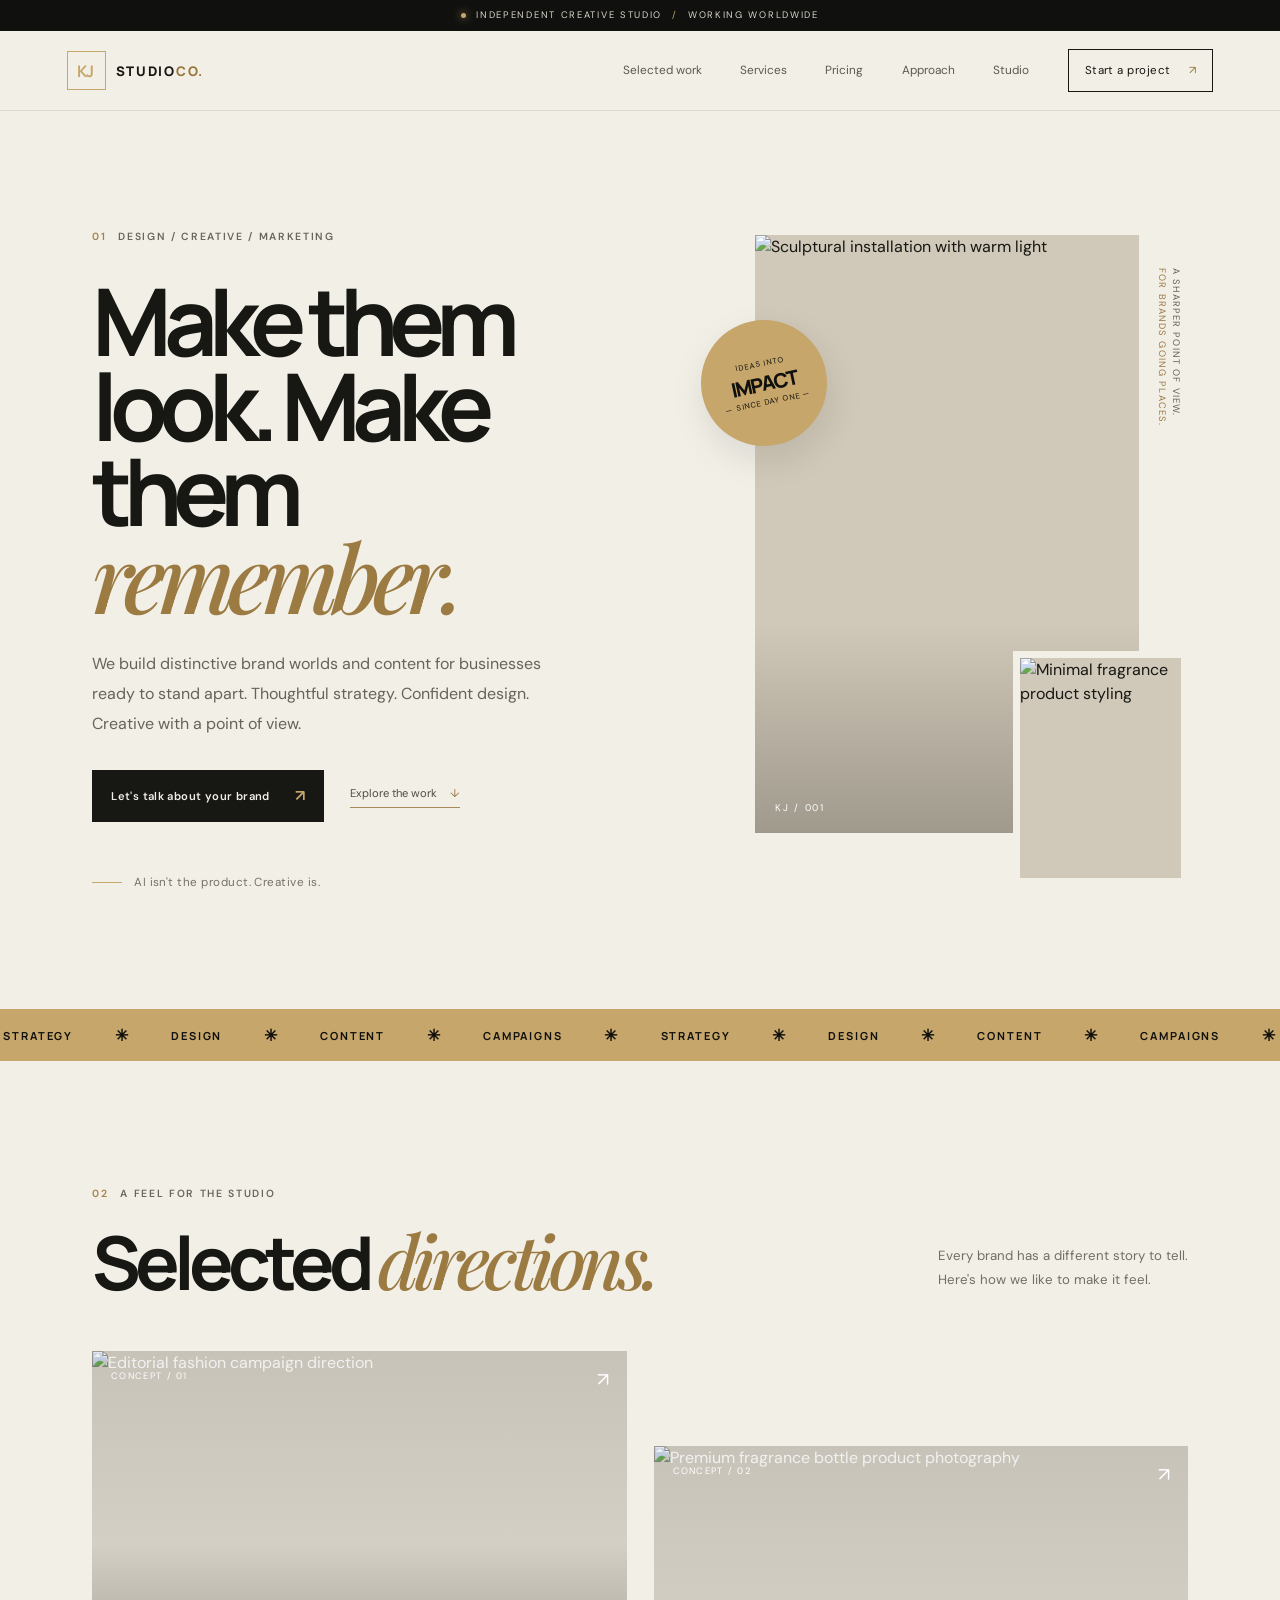
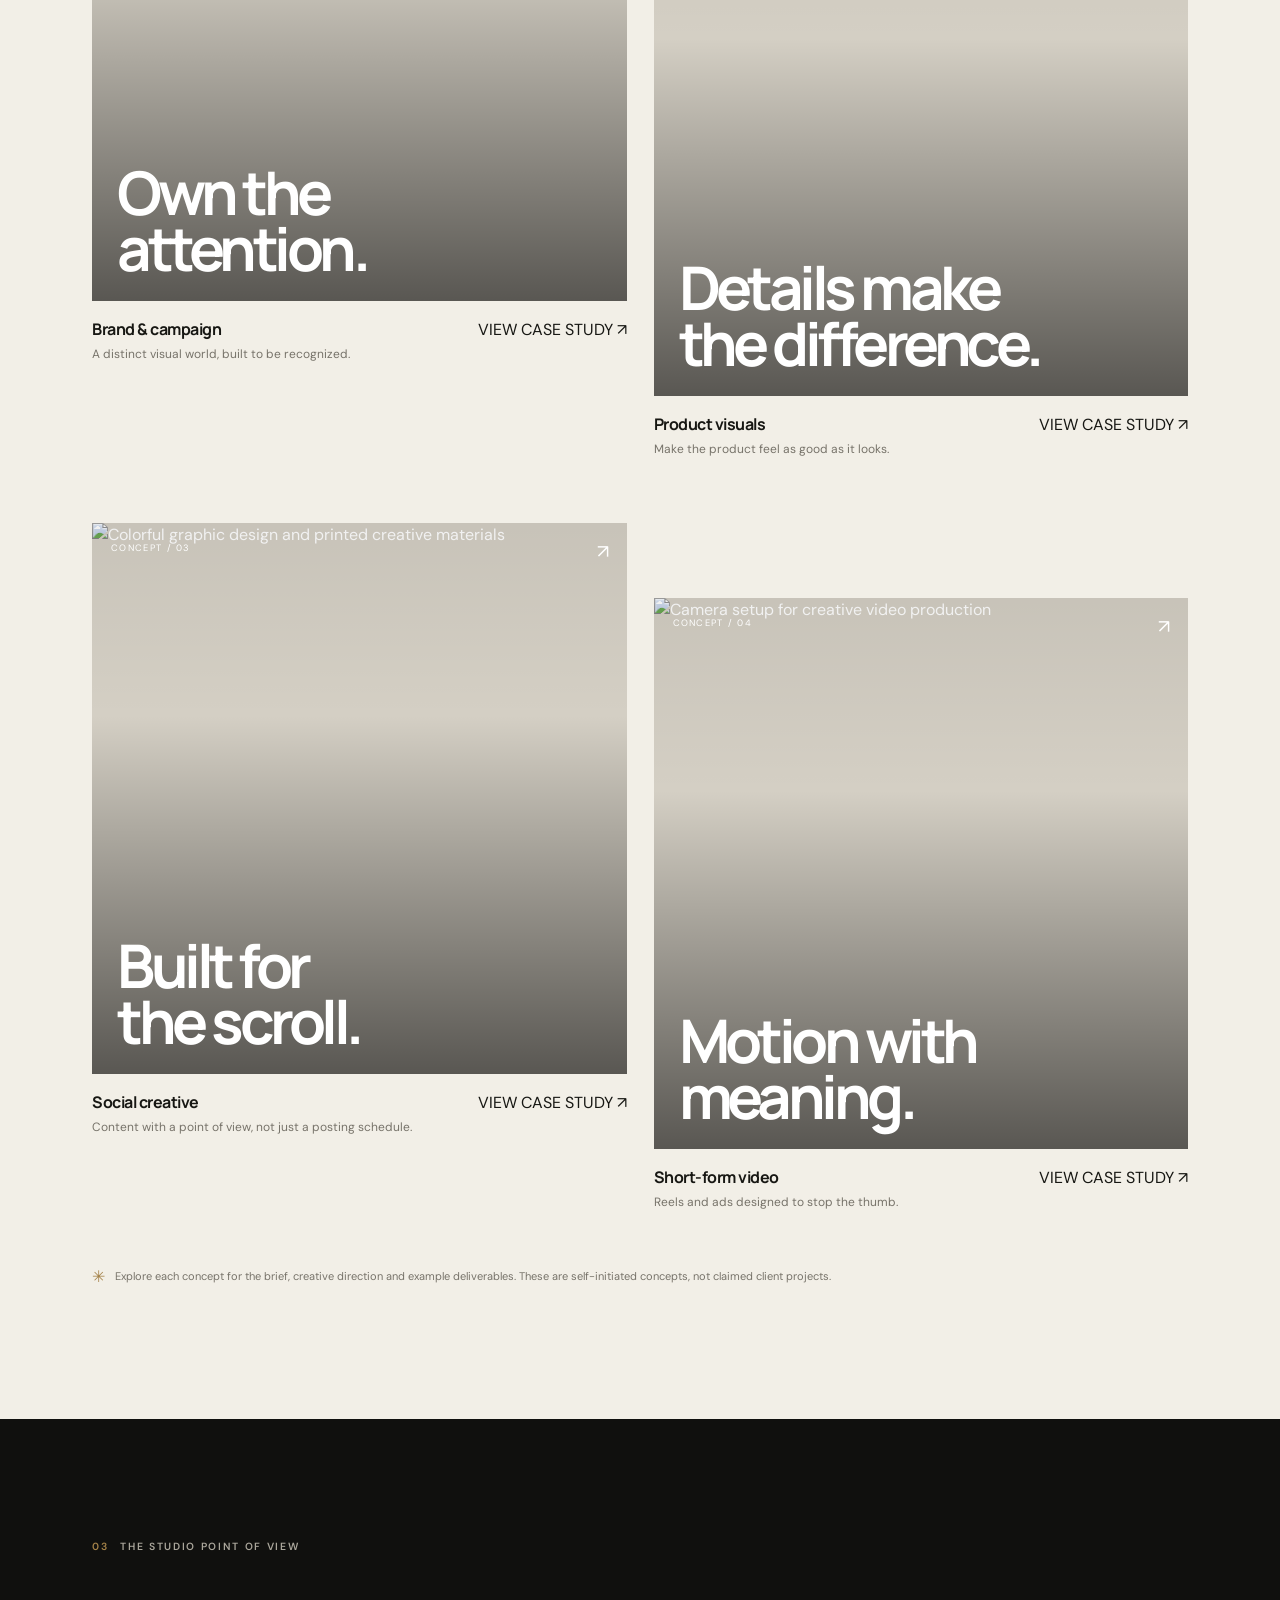
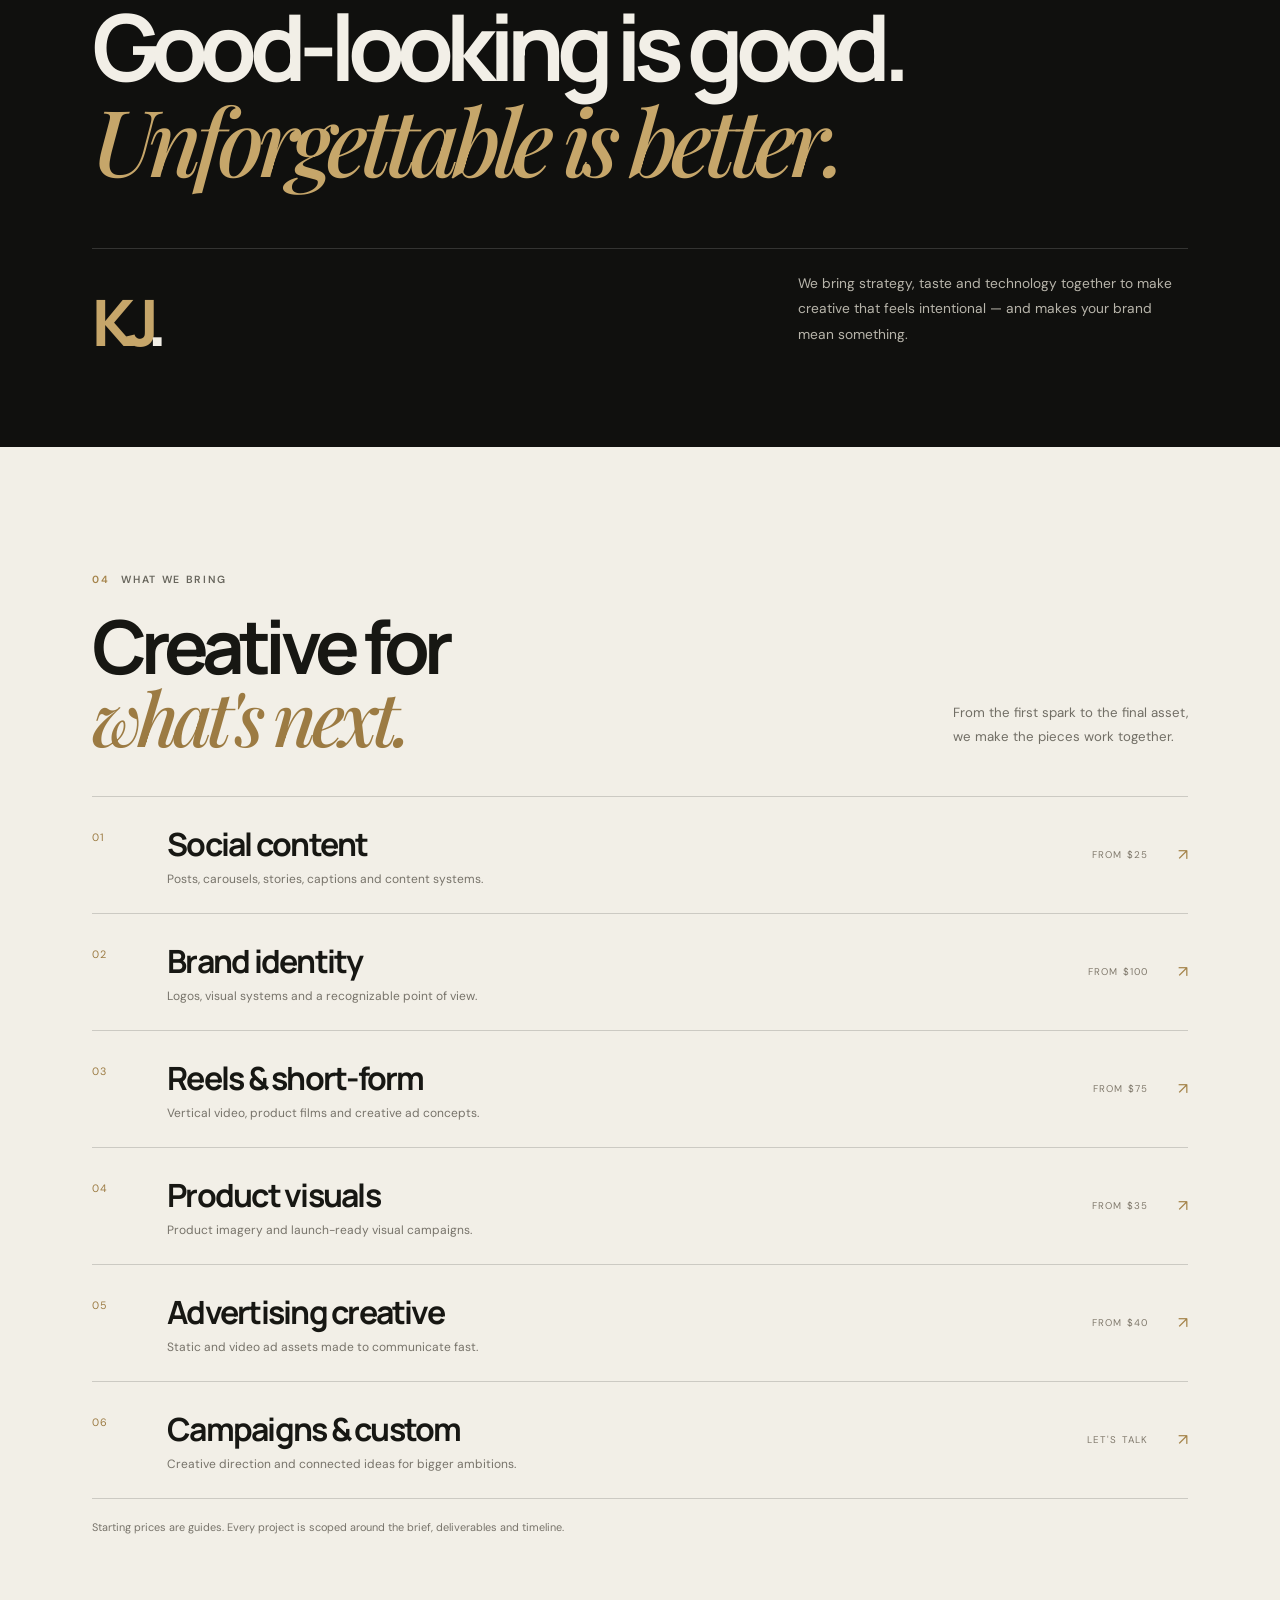
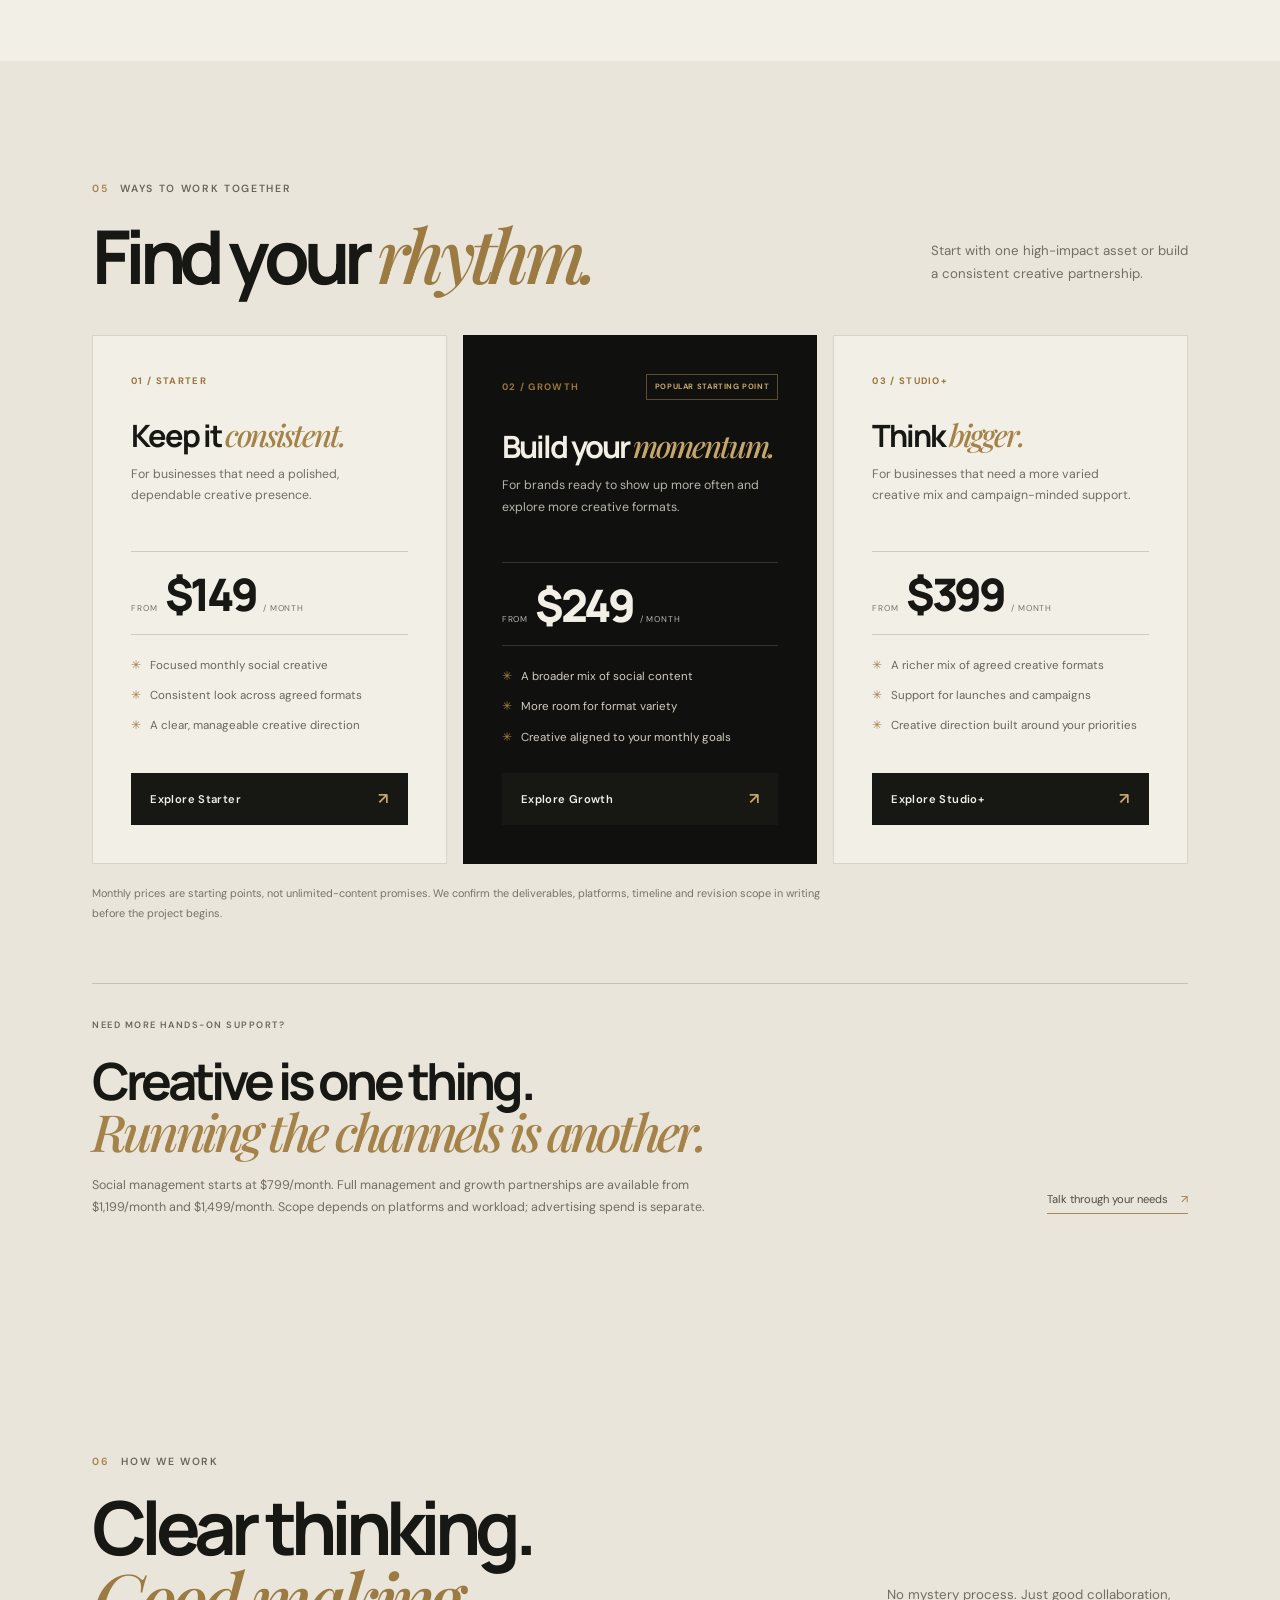
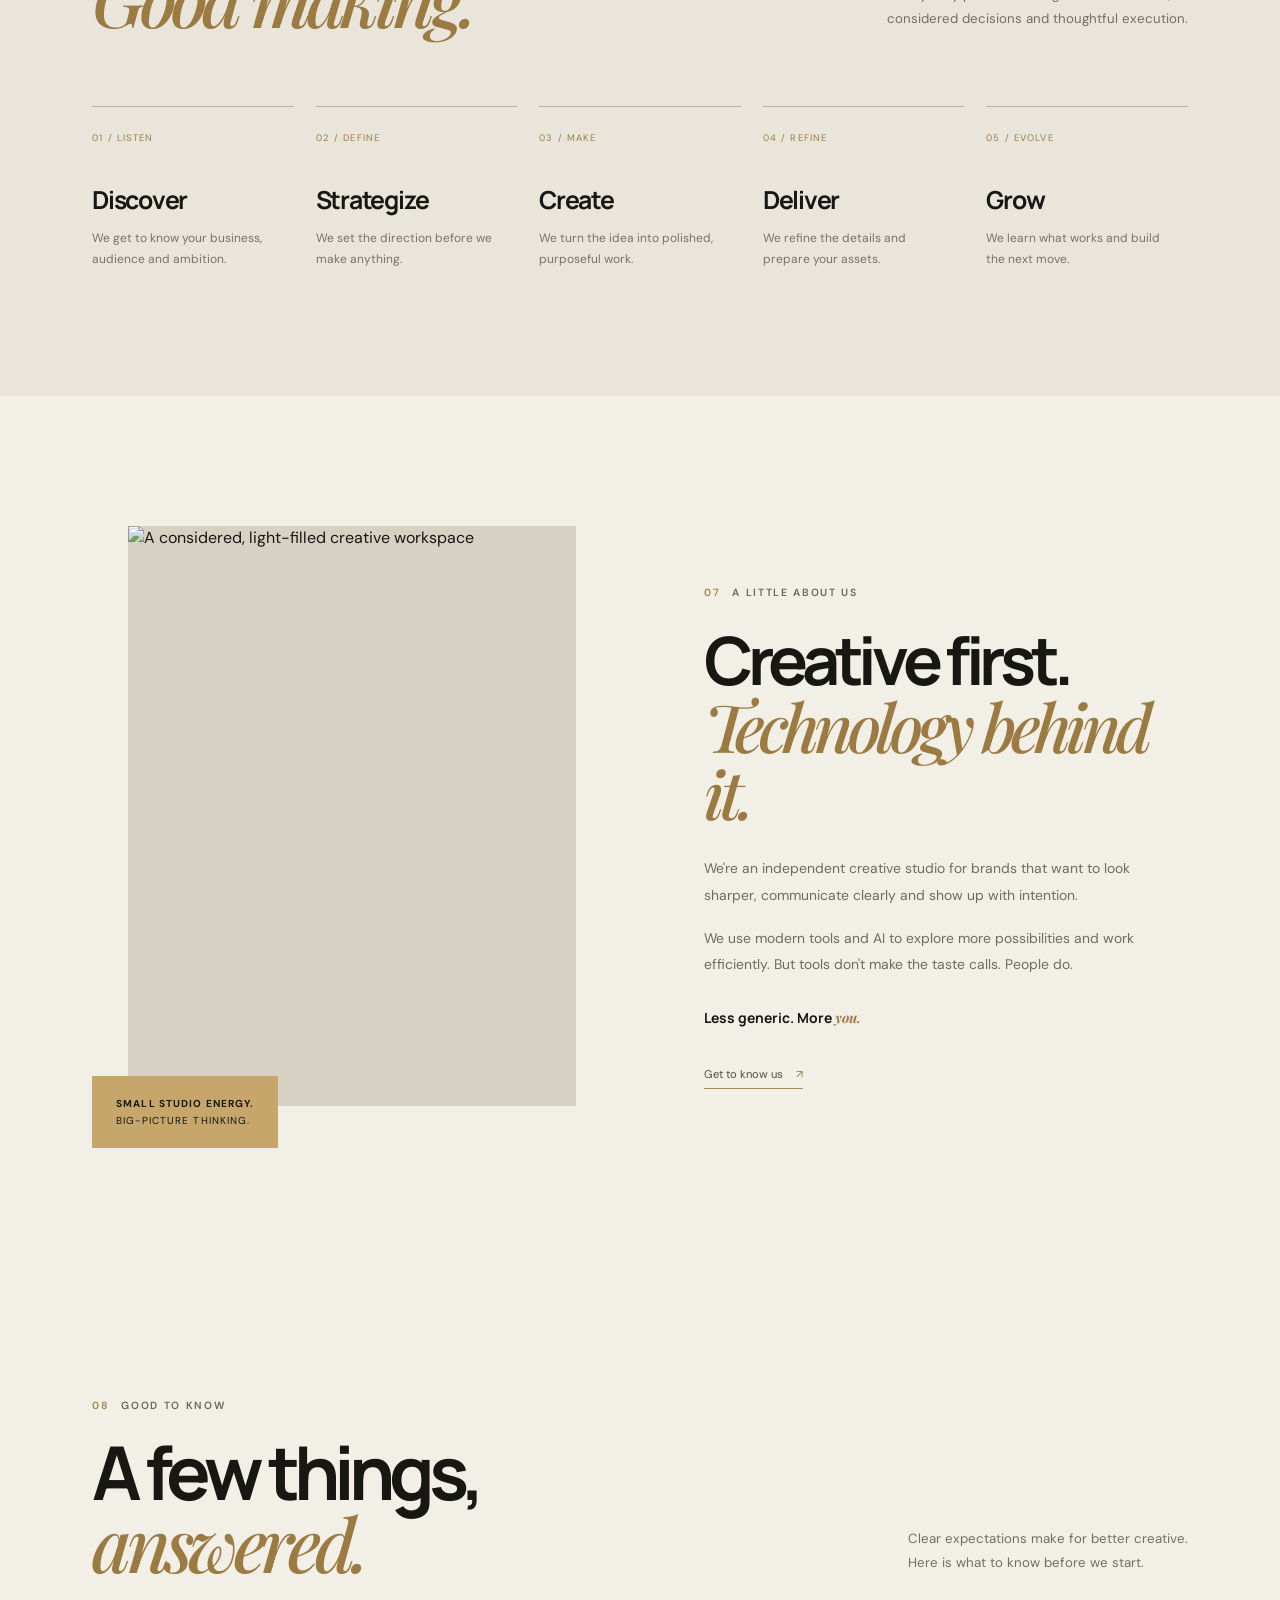
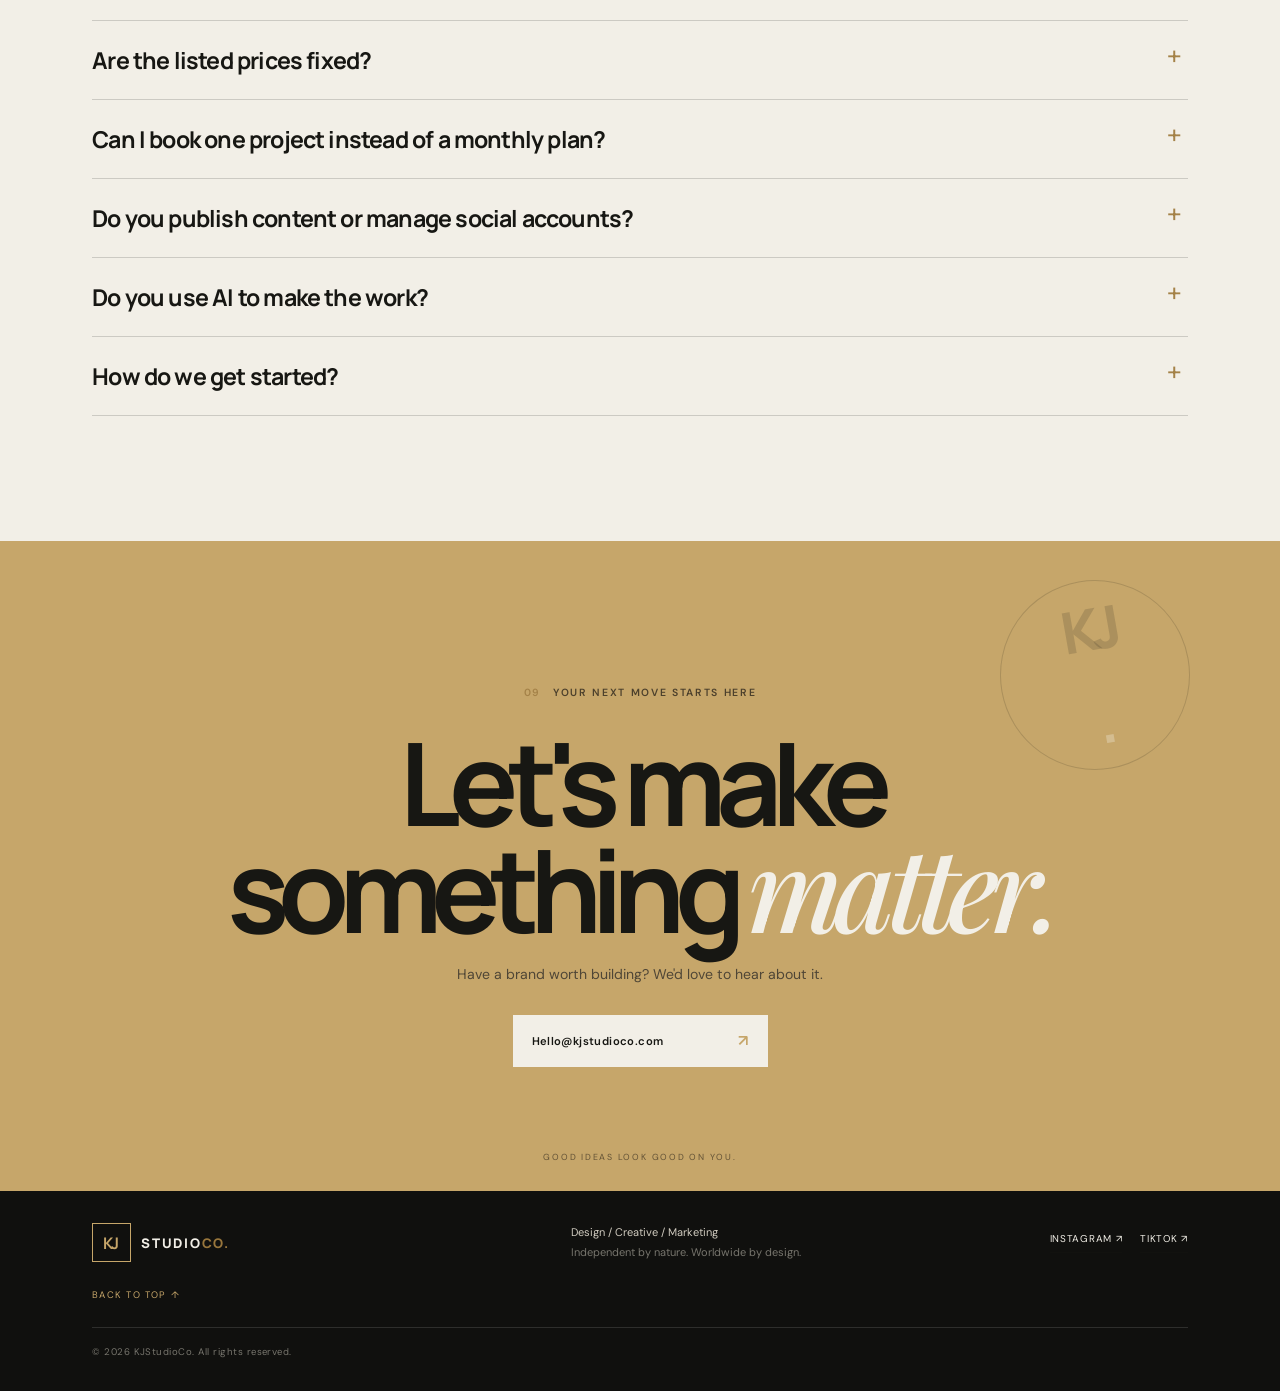
==== index.html @ 85f89368 "Link portfolio projects to detailed case studies" ====
<!doctype html>
<html lang="en">
<head>
  <meta charset="utf-8">
  <meta name="viewport" content="width=device-width, initial-scale=1">
  <meta name="theme-color" content="#11110f">
  <meta name="description" content="KJStudioCo is an independent creative studio creating distinctive brand identities, social content, product visuals and campaigns for ambitious businesses worldwide.">
  <meta property="og:type" content="website">
  <meta property="og:title" content="KJStudioCo — Creative that makes brands matter">
  <meta property="og:description" content="Distinctive design, social content and campaigns for brands ready to stand apart.">
  <meta property="og:url" content="https://kjstudioco.com/">
  <meta name="twitter:card" content="summary_large_image">
  <link rel="canonical" href="https://kjstudioco.com/">
  <title>KJStudioCo — Creative that makes brands matter</title>
  <link rel="preconnect" href="https://fonts.googleapis.com">
  <link rel="preconnect" href="https://fonts.gstatic.com" crossorigin>
  <link href="https://fonts.googleapis.com/css2?family=DM+Sans:wght@400;500;600;700&family=Manrope:wght@400;500;600;700;800&family=Playfair+Display:ital,wght@1,500&display=swap" rel="stylesheet">
  <link rel="stylesheet" href="styles.css">
  <script src="script.js" defer></script>
</head>
<body>
  <div class="announcement"><span class="status-dot"></span> INDEPENDENT CREATIVE STUDIO <span class="announcement-divider">/</span> WORKING WORLDWIDE</div>
  <header class="site-header">
    <a class="wordmark" href="#top" aria-label="KJStudioCo home"><span class="mark">KJ</span><span class="wordmark-name">STUDIO<span>CO.</span></span></a>
    <button class="menu-toggle" aria-expanded="false" aria-controls="primary-nav" aria-label="Open navigation"><span></span><span></span></button>
    <nav id="primary-nav" class="primary-nav" aria-label="Main navigation">
      <a href="#work">Selected work</a><a href="#services">Services</a><a href="#pricing">Pricing</a><a href="#approach">Approach</a><a href="#about">Studio</a>
      <a class="nav-cta" href="mailto:Hello@kjstudioco.com?subject=Let's%20build%20something">Start a project <span>↗</span></a>
    </nav>
  </header>

  <main id="top">
    <section class="hero section-wrap">
      <div class="hero-copy reveal">
        <p class="eyebrow"><span>01</span> DESIGN / CREATIVE / MARKETING</p>
        <h1>Make them<br>look. Make them<br><em>remember.</em></h1>
        <p class="hero-description">We build distinctive brand worlds and content for businesses ready to stand apart. Thoughtful strategy. Confident design. Creative with a point of view.</p>
        <div class="hero-buttons"><a class="button button-dark" href="mailto:Hello@kjstudioco.com?subject=Start%20a%20project">Let's talk about your brand <span>↗</span></a><a class="text-link" href="#work">Explore the work <span>↓</span></a></div>
        <div class="hero-footnote"><span class="gold-rule"></span> AI isn't the product. Creative is.</div>
      </div>
      <div class="hero-art reveal" aria-label="Creative studio visual collage">
        <div class="hero-image hero-image-main"><img src="https://images.unsplash.com/photo-1531058020387-3be344556be6?auto=format&fit=crop&w=1100&q=85" alt="Sculptural installation with warm light" fetchpriority="high"><span class="image-index">KJ / 001</span></div>
        <div class="hero-image hero-image-small"><img src="https://images.unsplash.com/photo-1541643600914-78b084683601?auto=format&fit=crop&w=600&q=85" alt="Minimal fragrance product styling"></div>
        <div class="orbit-stamp"><span>IDEAS INTO</span><strong>IMPACT</strong><span>— SINCE DAY ONE —</span></div>
        <div class="hero-art-note">A sharper point of view.<br><span>For brands going places.</span></div>
      </div>
    </section>

    <section class="ticker" aria-label="Studio capabilities"><div class="ticker-track"><span>STRATEGY</span><i>✳</i><span>DESIGN</span><i>✳</i><span>CONTENT</span><i>✳</i><span>CAMPAIGNS</span><i>✳</i><span>STRATEGY</span><i>✳</i><span>DESIGN</span><i>✳</i><span>CONTENT</span><i>✳</i><span>CAMPAIGNS</span><i>✳</i></div></section>

    <section id="work" class="work-section section-wrap">
      <div class="section-heading reveal"><div><p class="eyebrow"><span>02</span> A FEEL FOR THE STUDIO</p><h2>Selected <em>directions.</em></h2></div><p>Every brand has a different story to tell.<br>Here's how we like to make it feel.</p></div>
      <div class="work-grid">
        <article class="project project-large reveal">
          <a class="project-visual visual-fashion" href="work/brand-identity.html" aria-label="View brand identity concept case study"><img src="https://images.unsplash.com/photo-1529139574466-a303027c1d8b?auto=format&fit=crop&w=1200&q=85" alt="Editorial fashion campaign direction" loading="lazy"><span class="visual-tag">CONCEPT / 01</span><span class="visual-arrow">↗</span><div class="visual-title">Own the<br>attention.</div></a>
          <div class="project-meta"><div><h3>Brand & campaign</h3><p>A distinct visual world, built to be recognized.</p></div><a class="case-study-link" href="work/brand-identity.html">VIEW CASE STUDY ↗</a></div>
        </article>
        <article class="project project-offset reveal">
          <a class="project-visual visual-product" href="work/product-campaign.html" aria-label="View product campaign concept case study"><img src="https://images.unsplash.com/photo-1541643600914-78b084683601?auto=format&fit=crop&w=1000&q=85" alt="Premium fragrance bottle product photography" loading="lazy"><span class="visual-tag">CONCEPT / 02</span><span class="visual-arrow">↗</span><div class="visual-title">Details make<br>the difference.</div></a>
          <div class="project-meta"><div><h3>Product visuals</h3><p>Make the product feel as good as it looks.</p></div><a class="case-study-link" href="work/product-campaign.html">VIEW CASE STUDY ↗</a></div>
        </article>
        <article class="project reveal">
          <a class="project-visual visual-social" href="work/social-content.html" aria-label="View social content concept case study"><img src="https://images.unsplash.com/photo-1558655146-d09347e92766?auto=format&fit=crop&w=1000&q=85" alt="Colorful graphic design and printed creative materials" loading="lazy"><span class="visual-tag">CONCEPT / 03</span><span class="visual-arrow">↗</span><div class="visual-title">Built for<br>the scroll.</div></a>
          <div class="project-meta"><div><h3>Social creative</h3><p>Content with a point of view, not just a posting schedule.</p></div><a class="case-study-link" href="work/social-content.html">VIEW CASE STUDY ↗</a></div>
        </article>
        <article class="project project-offset-small reveal">
          <a class="project-visual visual-motion" href="work/restaurant-campaign.html" aria-label="View restaurant campaign concept case study"><img src="https://images.unsplash.com/photo-1492619375914-88005aa9e8fb?auto=format&fit=crop&w=1000&q=85" alt="Camera setup for creative video production" loading="lazy"><span class="visual-tag">CONCEPT / 04</span><span class="visual-arrow">↗</span><div class="visual-title">Motion with<br>meaning.</div></a>
          <div class="project-meta"><div><h3>Short-form video</h3><p>Reels and ads designed to stop the thumb.</p></div><a class="case-study-link" href="work/restaurant-campaign.html">VIEW CASE STUDY ↗</a></div>
        </article>
      </div>
      <p class="portfolio-note"><span>✳</span> Explore each concept for the brief, creative direction and example deliverables. These are self-initiated concepts, not claimed client projects.</p>
    </section>

    <section class="manifesto">
      <div class="manifesto-inner section-wrap reveal"><p class="eyebrow"><span>03</span> THE STUDIO POINT OF VIEW</p><h2>Good-looking is good.<br><em>Unforgettable is better.</em></h2><div class="manifesto-bottom"><span class="manifesto-symbol">KJ<span>.</span></span><p>We bring strategy, taste and technology together to make creative that feels intentional — and makes your brand mean something.</p></div></div>
    </section>

    <section id="services" class="services-section section-wrap">
      <div class="section-heading reveal"><div><p class="eyebrow"><span>04</span> WHAT WE BRING</p><h2>Creative for<br><em>what's next.</em></h2></div><p>From the first spark to the final asset,<br>we make the pieces work together.</p></div>
      <div class="services-list">
        <a class="service-row reveal" href="mailto:Hello@kjstudioco.com?subject=Social%20content%20enquiry"><span class="service-number">01</span><div><h3>Social content</h3><p>Posts, carousels, stories, captions and content systems.</p></div><span class="service-price">FROM $25</span><span class="service-arrow">↗</span></a>
        <a class="service-row reveal" href="mailto:Hello@kjstudioco.com?subject=Brand%20identity%20enquiry"><span class="service-number">02</span><div><h3>Brand identity</h3><p>Logos, visual systems and a recognizable point of view.</p></div><span class="service-price">FROM $100</span><span class="service-arrow">↗</span></a>
        <a class="service-row reveal" href="mailto:Hello@kjstudioco.com?subject=Video%20creative%20enquiry"><span class="service-number">03</span><div><h3>Reels & short-form</h3><p>Vertical video, product films and creative ad concepts.</p></div><span class="service-price">FROM $75</span><span class="service-arrow">↗</span></a>
        <a class="service-row reveal" href="mailto:Hello@kjstudioco.com?subject=Product%20visuals%20enquiry"><span class="service-number">04</span><div><h3>Product visuals</h3><p>Product imagery and launch-ready visual campaigns.</p></div><span class="service-price">FROM $35</span><span class="service-arrow">↗</span></a>
        <a class="service-row reveal" href="mailto:Hello@kjstudioco.com?subject=Advertising%20creative%20enquiry"><span class="service-number">05</span><div><h3>Advertising creative</h3><p>Static and video ad assets made to communicate fast.</p></div><span class="service-price">FROM $40</span><span class="service-arrow">↗</span></a>
        <a class="service-row reveal" href="mailto:Hello@kjstudioco.com?subject=Custom%20creative%20project"><span class="service-number">06</span><div><h3>Campaigns & custom</h3><p>Creative direction and connected ideas for bigger ambitions.</p></div><span class="service-price">LET'S TALK</span><span class="service-arrow">↗</span></a>
      </div>
      <p class="pricing-note">Starting prices are guides. Every project is scoped around the brief, deliverables and timeline.</p>
    </section>

    <section id="pricing" class="pricing-section section-wrap">
      <div class="section-heading reveal">
        <div><p class="eyebrow"><span>05</span> WAYS TO WORK TOGETHER</p><h2>Find your <em>rhythm.</em></h2></div>
        <p>Start with one high-impact asset or build<br>a consistent creative partnership.</p>
      </div>
      <div class="pricing-grid">
        <article class="pricing-card reveal">
          <p class="pricing-tier">01 / STARTER</p>
          <h3>Keep it <em>consistent.</em></h3>
          <p class="pricing-fit">For businesses that need a polished, dependable creative presence.</p>
          <div class="pricing-amount"><span>FROM</span><strong>$149</strong><span>/ MONTH</span></div>
          <ul><li>Focused monthly social creative</li><li>Consistent look across agreed formats</li><li>A clear, manageable creative direction</li></ul>
          <a class="button button-dark pricing-button" href="mailto:Hello@kjstudioco.com?subject=Starter%20monthly%20creative%20enquiry">Explore Starter <span>↗</span></a>
        </article>
        <article class="pricing-card pricing-card-featured reveal">
          <p class="pricing-tier">02 / GROWTH <span>POPULAR STARTING POINT</span></p>
          <h3>Build your <em>momentum.</em></h3>
          <p class="pricing-fit">For brands ready to show up more often and explore more creative formats.</p>
          <div class="pricing-amount"><span>FROM</span><strong>$249</strong><span>/ MONTH</span></div>
          <ul><li>A broader mix of social content</li><li>More room for format variety</li><li>Creative aligned to your monthly goals</li></ul>
          <a class="button button-dark pricing-button" href="mailto:Hello@kjstudioco.com?subject=Growth%20monthly%20creative%20enquiry">Explore Growth <span>↗</span></a>
        </article>
        <article class="pricing-card reveal">
          <p class="pricing-tier">03 / STUDIO+</p>
          <h3>Think <em>bigger.</em></h3>
          <p class="pricing-fit">For businesses that need a more varied creative mix and campaign-minded support.</p>
          <div class="pricing-amount"><span>FROM</span><strong>$399</strong><span>/ MONTH</span></div>
          <ul><li>A richer mix of agreed creative formats</li><li>Support for launches and campaigns</li><li>Creative direction built around your priorities</li></ul>
          <a class="button button-dark pricing-button" href="mailto:Hello@kjstudioco.com?subject=Studio%2B%20monthly%20creative%20enquiry">Explore Studio+ <span>↗</span></a>
        </article>
      </div>
      <p class="pricing-note pricing-note-wide">Monthly prices are starting points, not unlimited-content promises. We confirm the deliverables, platforms, timeline and revision scope in writing before the project begins.</p>
      <div class="management-note reveal">
        <div><p class="eyebrow">NEED MORE HANDS-ON SUPPORT?</p><h3>Creative is one thing.<br><em>Running the channels is another.</em></h3><p>Social management starts at $799/month. Full management and growth partnerships are available from $1,199/month and $1,499/month. Scope depends on platforms and workload; advertising spend is separate.</p></div>
        <a class="text-link" href="mailto:Hello@kjstudioco.com?subject=Social%20media%20management%20enquiry">Talk through your needs <span>↗</span></a>
      </div>
    </section>

    <section id="approach" class="approach-section">
      <div class="section-wrap"><div class="section-heading reveal"><div><p class="eyebrow"><span>06</span> HOW WE WORK</p><h2>Clear thinking.<br><em>Good making.</em></h2></div><p>No mystery process. Just good collaboration,<br>considered decisions and thoughtful execution.</p></div>
        <div class="process-grid">
          <div class="process-step reveal"><span>01 / LISTEN</span><h3>Discover</h3><p>We get to know your business, audience and ambition.</p></div>
          <div class="process-step reveal"><span>02 / DEFINE</span><h3>Strategize</h3><p>We set the direction before we make anything.</p></div>
          <div class="process-step reveal"><span>03 / MAKE</span><h3>Create</h3><p>We turn the idea into polished, purposeful work.</p></div>
          <div class="process-step reveal"><span>04 / REFINE</span><h3>Deliver</h3><p>We refine the details and prepare your assets.</p></div>
          <div class="process-step reveal"><span>05 / EVOLVE</span><h3>Grow</h3><p>We learn what works and build the next move.</p></div>
        </div>
      </div>
    </section>

    <section id="about" class="about-section section-wrap">
      <div class="about-art reveal"><div class="about-image"><img src="https://images.unsplash.com/photo-1497366754035-f200968a6e72?auto=format&fit=crop&w=1100&q=85" alt="A considered, light-filled creative workspace" loading="lazy"></div><div class="about-caption">SMALL STUDIO ENERGY.<br><span>BIG-PICTURE THINKING.</span></div></div>
      <div class="about-copy reveal"><p class="eyebrow"><span>07</span> A LITTLE ABOUT US</p><h2>Creative first.<br><em>Technology behind it.</em></h2><p>We're an independent creative studio for brands that want to look sharper, communicate clearly and show up with intention.</p><p>We use modern tools and AI to explore more possibilities and work efficiently. But tools don't make the taste calls. People do.</p><p class="about-signoff">Less generic. More <em>you.</em></p><a class="text-link" href="mailto:Hello@kjstudioco.com?subject=Hello%20KJStudioCo">Get to know us <span>↗</span></a></div>
    </section>

    <section class="faq-section section-wrap">
      <div class="section-heading reveal"><div><p class="eyebrow"><span>08</span> GOOD TO KNOW</p><h2>A few things,<br><em>answered.</em></h2></div><p>Clear expectations make for better creative.<br>Here is what to know before we start.</p></div>
      <div class="faq-list">
        <details class="faq-item reveal"><summary>Are the listed prices fixed?</summary><p>They are starting prices. Before we begin, your proposal will spell out the deliverables, formats, timeline and revision scope so everyone knows what is included.</p></details>
        <details class="faq-item reveal"><summary>Can I book one project instead of a monthly plan?</summary><p>Absolutely. You can start with a single post, Reel, product visual, ad creative or brand project. Monthly support is there when you need a more consistent flow.</p></details>
        <details class="faq-item reveal"><summary>Do you publish content or manage social accounts?</summary><p>Creative-only projects are available, and ongoing social management can be scoped separately depending on your platforms and needs.</p></details>
        <details class="faq-item reveal"><summary>Do you use AI to make the work?</summary><p>We use modern tools, including AI, to explore ideas and work efficiently. Creative direction, brand fit, editing and quality checks remain central to the process. We sell considered creative work, not a tool-generated shortcut.</p></details>
        <details class="faq-item reveal"><summary>How do we get started?</summary><p>Send a short note about your business, what you need and your timeline. We'll reply to discuss fit, scope and next steps before any work begins.</p></details>
      </div>
    </section>

    <section class="final-cta">
      <div class="cta-orb" aria-hidden="true">KJ<span>.</span></div><p class="eyebrow"><span>09</span> YOUR NEXT MOVE STARTS HERE</p><h2>Let's make<br>something <em>matter.</em></h2><p>Have a brand worth building? We'd love to hear about it.</p><a class="button button-light" href="mailto:Hello@kjstudioco.com?subject=Let's%20build%20something">Hello@kjstudioco.com <span>↗</span></a><span class="cta-bottom-note">GOOD IDEAS LOOK GOOD ON YOU.</span>
    </section>
  </main>

  <footer class="site-footer"><a class="wordmark footer-wordmark" href="#top"><span class="mark">KJ</span><span class="wordmark-name">STUDIO<span>CO.</span></span></a><p>Design / Creative / Marketing<br><span>Independent by nature. Worldwide by design.</span></p><nav class="footer-socials" aria-label="Social media"><a href="https://www.instagram.com/kjstudioco/" target="_blank" rel="noopener noreferrer" aria-label="KJStudioCo on Instagram">Instagram ↗</a><a href="https://www.tiktok.com/@kjstudioco" target="_blank" rel="noopener noreferrer" aria-label="KJStudioCo on TikTok">TikTok ↗</a></nav><a class="footer-top" href="#top">BACK TO TOP ↑</a><small>© <span id="year">2026</span> KJStudioCo. All rights reserved.</small></footer>
</body>
</html>
---- styles.css ----
:root{--ink:#171713;--deep:#10100e;--cream:#f2efe7;--paper:#e9e5db;--gold:#c6a66a;--muted:#77756e;--line:rgba(23,23,19,.17);--serif:"Playfair Display",Georgia,serif;--sans:"DM Sans",sans-serif;--display:"Manrope",sans-serif}
*{box-sizing:border-box;margin:0;padding:0}
html{scroll-behavior:smooth;scroll-padding-top:90px}
body{background:var(--cream);color:var(--ink);font-family:var(--sans);line-height:1.5;-webkit-font-smoothing:antialiased}
body.menu-open{overflow:hidden}
img{display:block;width:100%;height:100%;object-fit:cover}
a{color:inherit;text-decoration:none}
button{font:inherit}
::selection{background:var(--gold);color:var(--deep)}
.announcement{height:31px;background:var(--deep);color:#d9d5ca;display:flex;align-items:center;justify-content:center;gap:10px;font-size:.59rem;letter-spacing:.18em}
.status-dot{width:5px;height:5px;border-radius:50%;background:var(--gold);box-shadow:0 0 8px #c6a66a}
.announcement-divider{color:var(--gold)}
.site-header{position:sticky;top:0;z-index:30;display:flex;align-items:center;justify-content:space-between;padding:18px 5.2vw;background:rgba(242,239,231,.92);backdrop-filter:blur(18px);border-bottom:1px solid rgba(23,23,19,.1)}
.wordmark{display:inline-flex;align-items:center;gap:10px;min-width:160px}
.mark{display:grid;place-items:center;width:39px;height:39px;border:1px solid var(--gold);color:var(--gold);font:700 1rem var(--display);letter-spacing:-.12em;padding-right:3px}
.wordmark-name{font:800 .83rem var(--display);letter-spacing:.13em}.wordmark-name span{color:#98763c}
.primary-nav{display:flex;align-items:center;gap:clamp(18px,3vw,42px)}
.primary-nav>a:not(.nav-cta){font-size:.74rem;color:#5b5951;transition:color .2s}.primary-nav>a:hover{color:#98763c}
.nav-cta{border:1px solid var(--ink);padding:12px 16px;font-size:.72rem;letter-spacing:.04em;transition:background .25s,color .25s}.nav-cta span{margin-left:15px;color:#98763c}.nav-cta:hover{background:var(--ink);color:var(--cream)!important}
.menu-toggle{display:none}
.section-wrap{padding-left:7.2vw;padding-right:7.2vw}
.hero{min-height:690px;min-height:min(800px,calc(100svh - 70px));padding-top:clamp(72px,8vw,130px);padding-bottom:clamp(70px,8vw,120px);display:grid;grid-template-columns:1.08fr .92fr;align-items:center;gap:3vw;overflow:hidden}
.hero-copy{position:relative;z-index:2;padding:15px 0}
.eyebrow{font-size:.65rem;letter-spacing:.16em;font-weight:600;color:#68665d;display:flex;align-items:center;gap:12px}.eyebrow>span{color:#a48248;font-variant-numeric:tabular-nums}
.hero h1{font:700 clamp(4.2rem,7.3vw,7.8rem)/.91 var(--display);letter-spacing:-.09em;margin:34px 0 28px}
.hero h1 em,.section-heading h2 em,.manifesto h2 em,.about-copy h2 em,.final-cta h2 em{font-family:var(--serif);font-weight:500;letter-spacing:-.075em}
.hero h1 em{color:#9c7b43}
.hero-description{max-width:485px;font-size:1rem;line-height:1.85;color:#66635b}
.hero-buttons{display:flex;align-items:center;gap:26px;margin-top:32px;flex-wrap:wrap}
.button{min-height:52px;display:inline-flex;align-items:center;justify-content:space-between;gap:25px;padding:0 19px;font-size:.7rem;font-weight:600;letter-spacing:.035em;transition:transform .25s,background .25s,color .25s}
.button span{font-size:1rem;color:var(--gold)}.button:hover{transform:translateY(-3px)}
.button-dark{background:var(--ink);color:var(--cream)}.button-dark:hover{background:#343128}
.button-light{background:var(--cream);color:var(--ink)}.button-light:hover{background:#fff}
.text-link{display:inline-flex;gap:13px;align-items:center;padding-bottom:5px;border-bottom:1px solid #a68a58;font-size:.7rem;color:#514d43}.text-link span{color:#9b7941;transition:transform .2s}.text-link:hover span{transform:translate(3px,-3px)}
.hero-footnote{display:flex;align-items:center;gap:12px;margin-top:52px;font-size:.73rem;color:#777166;letter-spacing:.04em}.gold-rule{height:1px;width:30px;background:var(--gold)}
.hero-art{height:clamp(440px,51vw,650px);position:relative;max-width:620px;width:100%;justify-self:end}
.hero-image{position:absolute;overflow:hidden;background:#d0c8b8}.hero-image img{transition:transform 1s cubic-bezier(.2,.7,.2,1);filter:saturate(.78)}.hero-art:hover img{transform:scale(1.035)}
.hero-image-main{inset:0 10% 8% 11%}.hero-image-main:after{content:"";position:absolute;inset:0;background:linear-gradient(180deg,transparent 65%,rgba(15,15,13,.25))}
.hero-image-small{height:36%;width:36%;right:0;bottom:0;border:7px solid var(--cream);z-index:2}
.image-index{position:absolute;bottom:18px;left:20px;color:#fff;font-size:.6rem;letter-spacing:.18em;z-index:1}
.orbit-stamp{position:absolute;z-index:3;left:0;top:13%;width:126px;height:126px;border-radius:50%;background:var(--gold);color:var(--deep);display:flex;flex-direction:column;align-items:center;justify-content:center;transform:rotate(-12deg);box-shadow:0 14px 35px #1717131a}.orbit-stamp span{font-size:.48rem;letter-spacing:.12em}.orbit-stamp strong{font:800 1.25rem var(--display);letter-spacing:-.07em}
.hero-art-note{position:absolute;z-index:3;right:1%;top:5%;writing-mode:vertical-rl;font-size:.59rem;letter-spacing:.12em;color:#676258;text-transform:uppercase}.hero-art-note span{color:#9a7944}
.ticker{overflow:hidden;background:var(--gold);color:var(--deep);padding:15px 0}.ticker-track{display:flex;align-items:center;justify-content:space-around;gap:35px;min-width:760px;font:700 .69rem var(--display);letter-spacing:.17em}.ticker-track i{font-style:normal;font-size:1rem}
.work-section{padding-top:125px;padding-bottom:130px}
.section-heading{display:flex;align-items:end;justify-content:space-between;gap:35px;margin-bottom:54px}.section-heading h2{font:700 clamp(3rem,5.8vw,5.7rem)/.96 var(--display);letter-spacing:-.08em;margin-top:22px}.section-heading h2 em{color:#9c7b43}.section-heading>p{font-size:.83rem;line-height:1.8;color:#716e65;padding-bottom:5px}
.work-grid{display:grid;grid-template-columns:1fr 1fr;column-gap:27px;row-gap:65px}.project-offset{margin-top:95px}.project-offset-small{margin-top:75px}
.project-visual{display:block;position:relative;height:clamp(340px,43vw,570px);overflow:hidden;background:#d4cfc4;color:white;isolation:isolate}
.project-visual:after{content:"";position:absolute;inset:0;background:linear-gradient(180deg,rgba(0,0,0,.06),transparent 35%,rgba(0,0,0,.58));z-index:0;transition:opacity .35s}.project-visual img{position:absolute;inset:0;transition:transform 1s cubic-bezier(.2,.7,.2,1);filter:saturate(.72)}.project-visual:hover img{transform:scale(1.045)}.project-visual:hover:after{opacity:.85}
.visual-fashion img{object-position:50% 35%}.visual-product img{object-position:50% 50%}.visual-social img{object-position:center}.visual-motion img{object-position:center}
.visual-tag{position:absolute;top:19px;left:19px;font-size:.58rem;letter-spacing:.14em;z-index:1}.visual-arrow{position:absolute;top:15px;right:18px;font-size:1.2rem;z-index:1}.visual-title{position:absolute;left:25px;bottom:24px;font:700 clamp(2.4rem,4.7vw,4.5rem)/.93 var(--display);letter-spacing:-.075em;z-index:1}
.project-meta{display:flex;align-items:start;justify-content:space-between;gap:12px;padding-top:17px}.project-meta h3{font:700 1rem var(--display);letter-spacing:-.03em}.project-meta p{font-size:.75rem;color:#77736a;margin-top:5px}.project-meta>span{font-size:.6rem;color:#9b7941;letter-spacing:.12em;padding-top:4px;white-space:nowrap}
.portfolio-note{display:flex;gap:10px;align-items:center;margin-top:54px;font-size:.69rem;color:#77736a}.portfolio-note span{color:#a48248;font-size:1rem}
.manifesto{background:var(--deep);color:var(--cream);padding:120px 0 100px;overflow:hidden}.manifesto .eyebrow{color:#aaa69b}
.manifesto h2{font:700 clamp(3.2rem,7.2vw,7.3rem)/.99 var(--display);letter-spacing:-.085em;margin:47px 0 60px}.manifesto h2 em{color:var(--gold)}
.manifesto-bottom{display:flex;justify-content:space-between;align-items:end;border-top:1px solid #ffffff26;padding-top:22px;gap:30px}.manifesto-symbol{font:800 clamp(3rem,5vw,5rem)/.8 var(--display);letter-spacing:-.14em;color:var(--gold)}.manifesto-symbol span{color:var(--cream)}
.manifesto-bottom p{max-width:390px;color:#b8b5ab;font-size:.86rem;line-height:1.85}
.services-section{padding-top:125px;padding-bottom:125px}.services-section .section-heading{margin-bottom:42px}
.services-list{border-top:1px solid var(--line)}
.service-row{display:grid;grid-template-columns:55px minmax(0,1fr) 120px 20px;gap:20px;align-items:center;padding:25px 0;border-bottom:1px solid var(--line);transition:padding .25s,color .25s}.service-row:hover{padding-left:9px;padding-right:9px;color:#8e6d37}
.service-number{font-size:.67rem;color:#9c7b43;letter-spacing:.08em;align-self:start;padding-top:7px}
.service-row h3{font:700 clamp(1.35rem,2.5vw,2.2rem) var(--display);letter-spacing:-.055em}.service-row p{font-size:.75rem;color:#77736a;margin-top:4px}.service-price{font-size:.61rem;letter-spacing:.11em;color:#817a6d;text-align:right}.service-arrow{font-size:1rem;color:#a48248;text-align:right}
.pricing-note{font-size:.68rem;color:#77736a;margin-top:20px}
.approach-section{background:var(--paper);padding:115px 0 125px}.approach-section .section-heading{margin-bottom:70px}
.process-grid{display:grid;grid-template-columns:repeat(5,1fr);gap:22px}.process-step{border-top:1px solid #b9b3a7;padding-top:17px}.process-step>span{font-size:.59rem;color:#9c7b43;letter-spacing:.12em}.process-step h3{font:700 1.55rem var(--display);letter-spacing:-.05em;margin:35px 0 12px}.process-step p{font-size:.75rem;color:#77736a;line-height:1.8;max-width:190px}
.about-section{padding-top:130px;padding-bottom:130px;display:grid;grid-template-columns:1fr 1fr;gap:10vw;align-items:center}
.about-art{position:relative;padding:0 0 42px 36px}.about-image{height:clamp(390px,46vw,580px);overflow:hidden;background:#d7d1c4}.about-image img{filter:saturate(.7)}.about-caption{position:absolute;left:0;bottom:0;background:var(--gold);padding:19px 24px;font-size:.63rem;line-height:1.7;letter-spacing:.11em;font-weight:700}.about-caption span{font-weight:400}
.about-copy h2{font:700 clamp(2.8rem,5.2vw,5.2rem)/.98 var(--display);letter-spacing:-.08em;margin:27px 0 28px}.about-copy h2 em{color:#9c7b43}.about-copy>p:not(.eyebrow){font-size:.87rem;line-height:1.9;color:#6f6b62;margin:0 0 17px;max-width:470px}.about-copy .about-signoff{font:700 1.15rem var(--display);color:var(--ink)!important;margin-top:26px!important}.about-signoff em{font-family:var(--serif);color:#9c7b43}
.about-copy .text-link{margin-top:18px}
.final-cta{position:relative;isolation:isolate;overflow:hidden;background:var(--gold);min-height:650px;padding:105px 6vw 85px;display:flex;flex-direction:column;align-items:center;justify-content:center;text-align:center}
.cta-orb{position:absolute;z-index:-1;top:6%;right:7%;width:190px;height:190px;border:1px solid #17171327;border-radius:50%;display:grid;place-items:center;font:800 3.6rem var(--display);letter-spacing:-.14em;color:#17171326;transform:rotate(-10deg)}.cta-orb span{color:#f2efe750}
.final-cta .eyebrow{color:#4c402c}.final-cta h2{font:700 clamp(4rem,9vw,8.8rem)/.9 var(--display);letter-spacing:-.09em;margin:30px 0 22px}.final-cta h2 em{color:var(--cream)}.final-cta>p:not(.eyebrow){font-size:.88rem;color:#4f4636;margin-bottom:30px}.final-cta .button{min-width:255px}.cta-bottom-note{position:absolute;bottom:27px;font-size:.55rem;letter-spacing:.2em;color:#625236}
.site-footer{background:var(--deep);color:var(--cream);padding:32px 7.2vw;display:grid;grid-template-columns:1fr 1fr auto;align-items:center;gap:25px}.footer-wordmark{min-width:0}.footer-wordmark .wordmark-name{color:var(--cream)}.site-footer>p{font-size:.69rem;line-height:1.8;color:#d1ccc0}.site-footer>p span{color:#77756d}.footer-top{font-size:.59rem;letter-spacing:.13em;color:var(--gold)}.site-footer small{grid-column:1/-1;border-top:1px solid #ffffff20;padding-top:17px;color:#77756d;font-size:.6rem;letter-spacing:.05em}
.reveal{opacity:0;transform:translateY(22px);transition:opacity .7s ease,transform .7s cubic-bezier(.2,.7,.2,1)}.reveal.is-visible{opacity:1;transform:translateY(0)}
@media(prefers-reduced-motion:reduce){html{scroll-behavior:auto}*,*:before,*:after{animation-duration:.01ms!important;transition-duration:.01ms!important}.reveal{opacity:1;transform:none}}
@media(min-width:1500px){.section-wrap{padding-left:max(7.2vw,calc((100vw - 1280px)/2));padding-right:max(7.2vw,calc((100vw - 1280px)/2))}.hero{min-height:780px}}
@media(max-width:950px){.section-wrap{padding-left:5.5vw;padding-right:5.5vw}.hero{grid-template-columns:1fr  .85fr;gap:2vw}.hero h1{font-size:clamp(3.7rem,8vw,6rem)}.hero-art{height:500px}.orbit-stamp{width:100px;height:100px}.orbit-stamp strong{font-size:1rem}.process-grid{grid-template-columns:repeat(3,1fr);row-gap:35px}.about-section{gap:6vw}.primary-nav{gap:17px}.primary-nav>a:not(.nav-cta){font-size:.68rem}.wordmark{min-width:145px}}
@media(max-width:700px){.announcement{font-size:.49rem;letter-spacing:.12em}.site-header{padding:13px 5vw}.wordmark{min-width:0}.mark{width:34px;height:34px}.wordmark-name{font-size:.73rem}.menu-toggle{display:flex;flex-direction:column;gap:5px;border:0;background:transparent;padding:9px;z-index:32}.menu-toggle span{display:block;width:23px;height:1px;background:var(--ink);transition:transform .2s}.menu-toggle[aria-expanded=true] span:first-child{transform:translateY(3px) rotate(45deg)}.menu-toggle[aria-expanded=true] span:last-child{transform:translateY(-3px) rotate(-45deg)}
.primary-nav{position:fixed;inset:0;background:var(--cream);z-index:31;display:flex;flex-direction:column;justify-content:center;align-items:stretch;gap:0;padding:80px 9vw;transform:translateX(100%);transition:transform .3s ease}.primary-nav.is-open{transform:translateX(0)}.primary-nav>a:not(.nav-cta){font:700 2rem var(--display);letter-spacing:-.05em;padding:16px 0;border-bottom:1px solid var(--line)}.primary-nav .nav-cta{margin-top:28px;display:flex;justify-content:space-between;font-size:.8rem}.hero{display:flex;flex-direction:column;align-items:stretch;padding-top:70px;padding-bottom:65px;min-height:auto;gap:35px}.hero h1{font-size:clamp(3.8rem,15.8vw,6.5rem);margin:28px 0 22px}.hero-description{font-size:.91rem}.hero-footnote{margin-top:32px}.hero-art{height:clamp(380px,105vw,520px);width:100%;max-width:none}.hero-image-main{inset:0 9% 8% 10%}.hero-image-small{height:36%;width:38%;border-width:5px}.orbit-stamp{width:91px;height:91px;top:12%;left:0}.orbit-stamp span{font-size:.42rem}.orbit-stamp strong{font-size:.9rem}.hero-art-note{font-size:.5rem;right:0}.ticker-track{justify-content:flex-start;padding-left:20px;gap:27px;font-size:.62rem}.work-section,.services-section{padding-top:80px;padding-bottom:85px}.section-heading{align-items:flex-start;flex-direction:column;gap:20px;margin-bottom:35px}.section-heading h2{font-size:clamp(3rem,12vw,4.7rem);margin-top:17px}.section-heading>p{font-size:.78rem}.work-grid{grid-template-columns:1fr;row-gap:35px}.project-offset,.project-offset-small{margin-top:0}.project-visual{height:clamp(360px,112vw,540px)}.visual-title{font-size:clamp(3rem,12vw,4.2rem)}.project-meta p{max-width:260px}.portfolio-note{align-items:flex-start;line-height:1.7;margin-top:35px}.manifesto{padding:82px 0 65px}.manifesto h2{font-size:clamp(3.2rem,12vw,5.3rem);margin:35px 0 42px}.manifesto-bottom{align-items:start;flex-direction:column;gap:22px}.manifesto-bottom p{font-size:.81rem}.service-row{grid-template-columns:31px minmax(0,1fr) 17px;gap:11px;padding:21px 0}.service-row h3{font-size:1.35rem}.service-row p{font-size:.69rem;max-width:310px}.service-price{grid-column:2;grid-row:2;text-align:left;font-size:.56rem;margin-top:5px}.service-arrow{grid-column:3;grid-row:1}.approach-section{padding:80px 0 85px}.approach-section .section-heading{margin-bottom:45px}.process-grid{grid-template-columns:1fr 1fr;gap:30px 20px}.process-step h3{font-size:1.35rem;margin:22px 0 8px}.process-step p{font-size:.7rem}.about-section{padding-top:85px;padding-bottom:90px;grid-template-columns:1fr;gap:48px}.about-art{padding-left:23px;padding-bottom:32px}.about-image{height:clamp(350px,100vw,500px)}.about-caption{padding:15px 18px;font-size:.56rem}.about-copy h2{font-size:clamp(3rem,11vw,4.7rem)}.final-cta{min-height:570px;padding:85px 6vw 75px}.final-cta h2{font-size:clamp(3.8rem,14vw,6.5rem)}.cta-orb{width:115px;height:115px;font-size:2.2rem;right:-10px;top:5%}.final-cta>p:not(.eyebrow){max-width:280px;line-height:1.7}.site-footer{padding:28px 5.5vw;grid-template-columns:1fr auto;gap:20px}.site-footer>p{grid-column:1/-1;grid-row:2}.footer-top{grid-column:2;grid-row:1}.site-footer small{font-size:.56rem}}
@media(max-width:370px){.hero h1{font-size:3.35rem}.hero-buttons{align-items:flex-start;flex-direction:column}.process-grid{grid-template-columns:1fr}.project-visual{height:330px}}


/* Pricing and FAQ additions */
.pricing-section{padding-top:120px;padding-bottom:120px;background:var(--paper)}
.pricing-section .section-heading{margin-bottom:44px}
.pricing-grid{display:grid;grid-template-columns:repeat(3,minmax(0,1fr));gap:16px;align-items:stretch}
.pricing-card{background:var(--cream);border:1px solid rgba(23,23,19,.13);padding:clamp(22px,3vw,38px);display:flex;flex-direction:column;min-height:465px}
.pricing-card-featured{background:var(--deep);color:var(--cream);border-color:var(--deep);transform:translateY(-8px)}
.pricing-tier{display:flex;align-items:center;justify-content:space-between;gap:10px;font-size:.59rem;letter-spacing:.14em;color:#98763c;font-weight:700}
.pricing-tier span{border:1px solid #c6a66a66;padding:6px 8px;font-size:.48rem;letter-spacing:.08em;color:var(--gold);white-space:nowrap}
.pricing-card h3{font:700 clamp(1.6rem,2.4vw,2.15rem)/1.05 var(--display);letter-spacing:-.065em;margin:30px 0 13px}
.pricing-card h3 em,.management-note h3 em{font-family:var(--serif);font-weight:500;color:#a48248}
.pricing-card-featured h3 em{color:var(--gold)}
.pricing-fit{min-height:76px;font-size:.77rem;line-height:1.75;color:#716e65}
.pricing-card-featured .pricing-fit{color:#b8b5ab}
.pricing-amount{display:flex;align-items:baseline;gap:7px;padding:20px 0 17px;margin-top:11px;border-top:1px solid var(--line);border-bottom:1px solid var(--line)}
.pricing-card-featured .pricing-amount{border-color:#ffffff26}
.pricing-amount span{font-size:.53rem;letter-spacing:.1em;color:#77736a}
.pricing-card-featured .pricing-amount span{color:#b8b5ab}
.pricing-amount strong{font:800 clamp(2rem,3.5vw,2.9rem)/1 var(--display);letter-spacing:-.07em;color:var(--ink)}
.pricing-card-featured .pricing-amount strong{color:var(--cream)}
.pricing-card ul{list-style:none;display:grid;gap:12px;margin:22px 0 26px;padding:0}
.pricing-card li{position:relative;padding-left:19px;font-size:.72rem;line-height:1.6;color:#69665d}
.pricing-card li:before{content:"✳";position:absolute;left:0;color:#a48248;font-size:.72rem}
.pricing-card-featured li{color:#d1ccc0}
.pricing-button{margin-top:auto;width:100%}
.pricing-note-wide{line-height:1.8;max-width:760px}
.management-note{margin-top:60px;padding-top:35px;border-top:1px solid rgba(23,23,19,.18);display:flex;align-items:end;justify-content:space-between;gap:40px}
.management-note .eyebrow{font-size:.58rem}
.management-note h3{font:700 clamp(2rem,4vw,3.7rem)/1 var(--display);letter-spacing:-.075em;margin:22px 0 15px}
.management-note>div>p:last-child{max-width:640px;font-size:.78rem;line-height:1.8;color:#716e65}
.management-note>.text-link{flex-shrink:0;margin-bottom:5px}
.faq-section{padding-top:120px;padding-bottom:125px}
.faq-section .section-heading{margin-bottom:40px}
.faq-list{border-top:1px solid var(--line)}
.faq-item{border-bottom:1px solid var(--line);padding:0}
.faq-item summary{position:relative;cursor:pointer;list-style:none;padding:23px 45px 23px 0;font:700 clamp(1.05rem,2vw,1.45rem) var(--display);letter-spacing:-.035em}
.faq-item summary::-webkit-details-marker{display:none}
.faq-item summary:after{content:"+";position:absolute;right:7px;top:17px;font:400 1.65rem var(--sans);color:#a48248;transition:transform .2s}
.faq-item[open] summary:after{content:"−";transform:rotate(180deg)}
.faq-item p{max-width:760px;padding:0 45px 24px 0;color:#716e65;font-size:.82rem;line-height:1.9}
@media(max-width:900px){
  .pricing-grid{grid-template-columns:1fr 1fr}
  .pricing-card-featured{transform:none}
  .pricing-card:last-child{grid-column:1/-1;min-height:0}
  .management-note{align-items:flex-start;flex-direction:column;gap:22px}
}
@media(max-width:700px){
  .pricing-section{padding-top:80px;padding-bottom:85px}
  .pricing-grid{grid-template-columns:1fr;gap:13px}
  .pricing-card,.pricing-card:last-child{grid-column:auto;min-height:0;padding:26px}
  .pricing-card h3{font-size:1.8rem;margin-top:24px}
  .pricing-fit{min-height:0}
  .pricing-amount{margin-top:18px}
  .management-note{margin-top:42px;padding-top:28px}
  .management-note h3{font-size:clamp(2rem,9vw,3rem)}
  .faq-section{padding-top:82px;padding-bottom:88px}
  .faq-item summary{padding:21px 35px 21px 0}
  .faq-item p{padding-right:8px;font-size:.78rem}
}


/* Footer social links */
.footer-socials{display:flex;gap:18px;align-items:center}
.footer-socials a{font-size:.62rem;letter-spacing:.07em;text-transform:uppercase;color:inherit;text-decoration:none;border-bottom:1px solid rgba(23,23,19,.28);padding-bottom:5px;transition:color .2s,border-color .2s}
.footer-socials a:hover{color:#a48248;border-color:#a48248}
@media(max-width:700px){.footer-socials{gap:14px;flex-wrap:wrap}.footer-socials a{font-size:.58rem}}
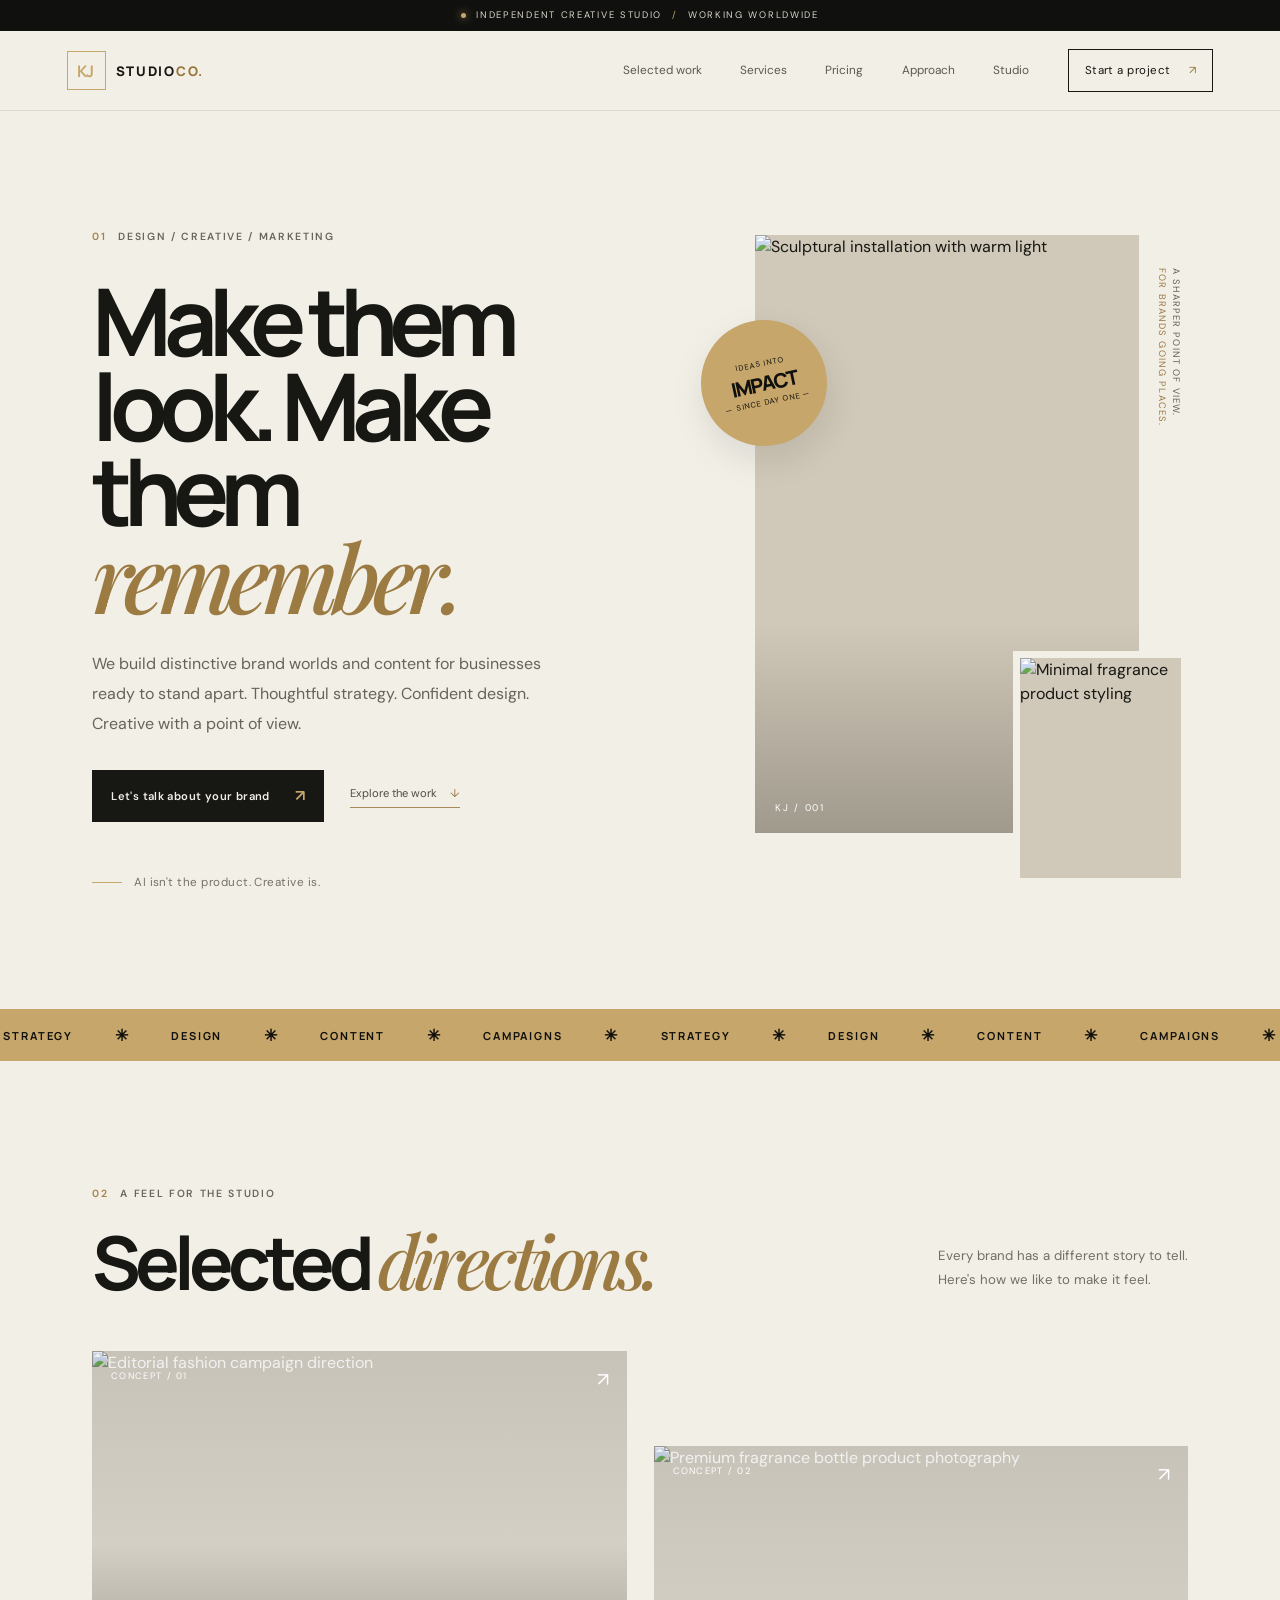
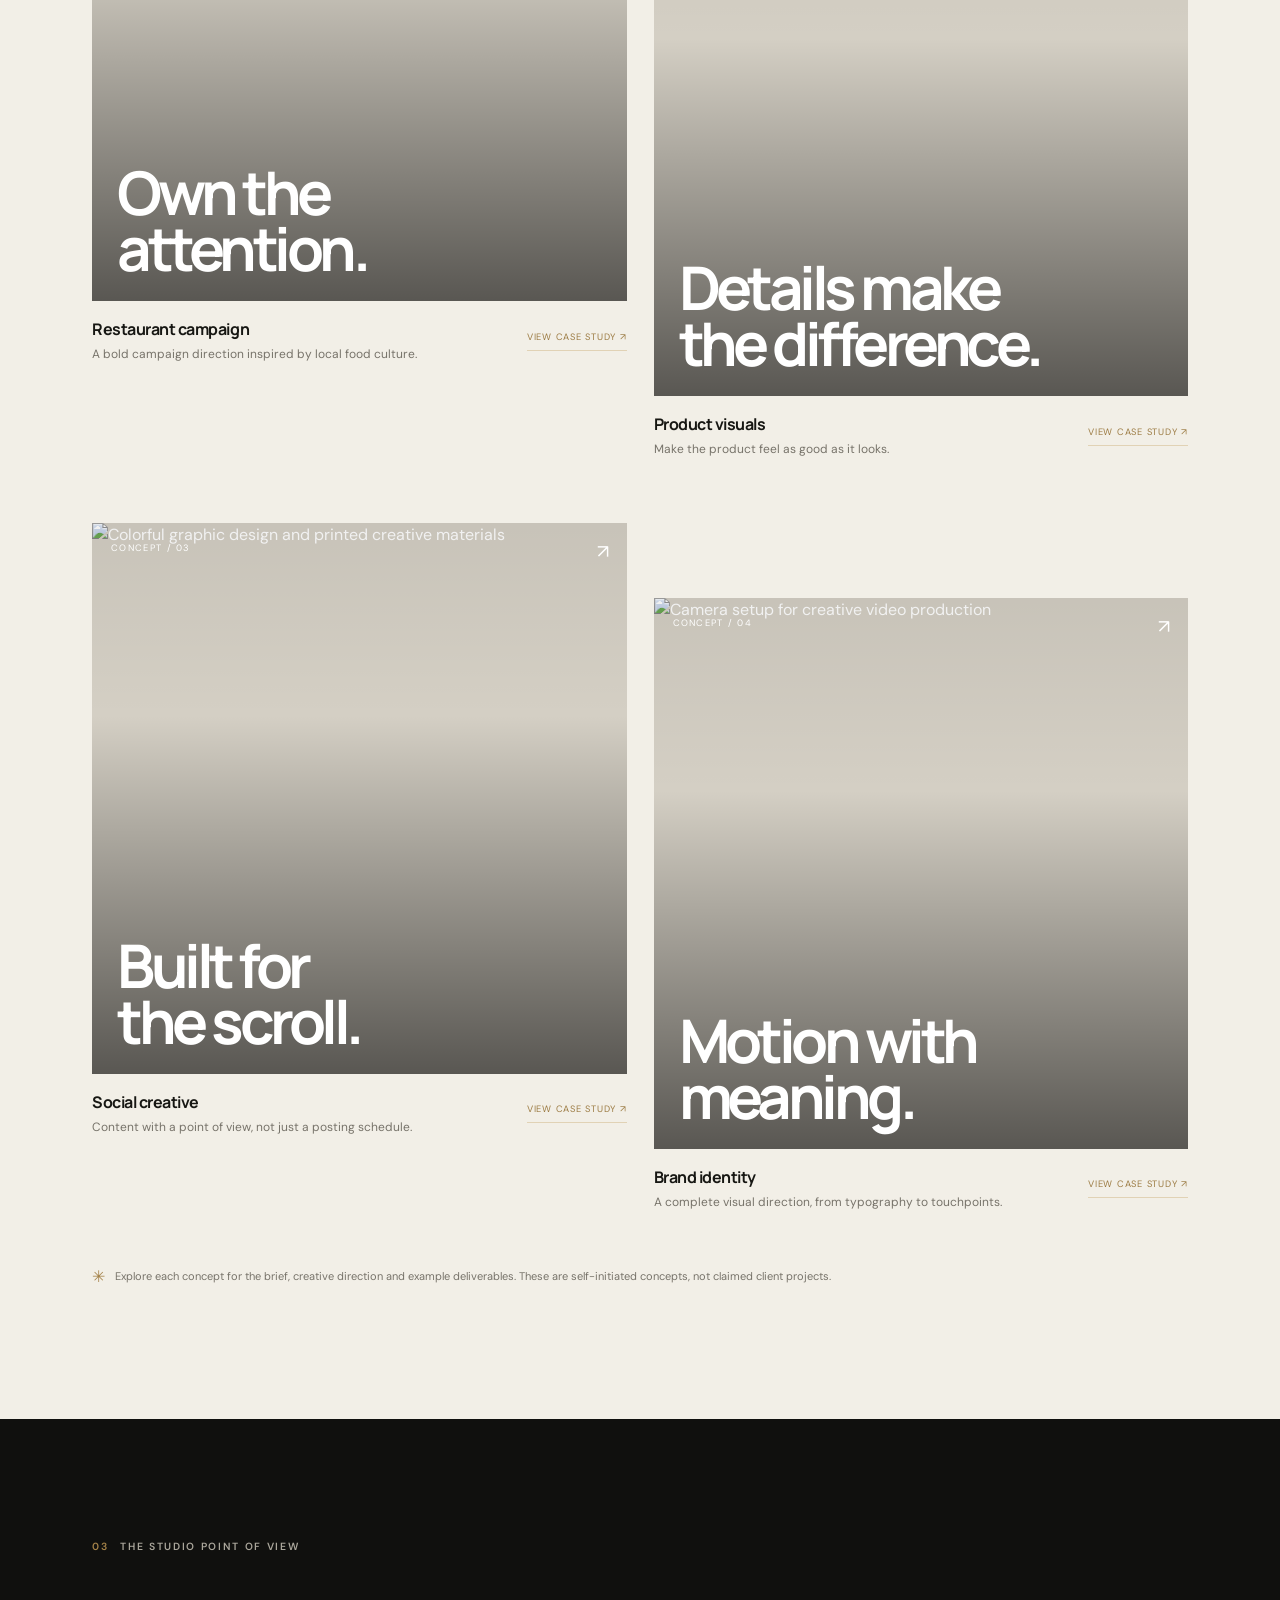
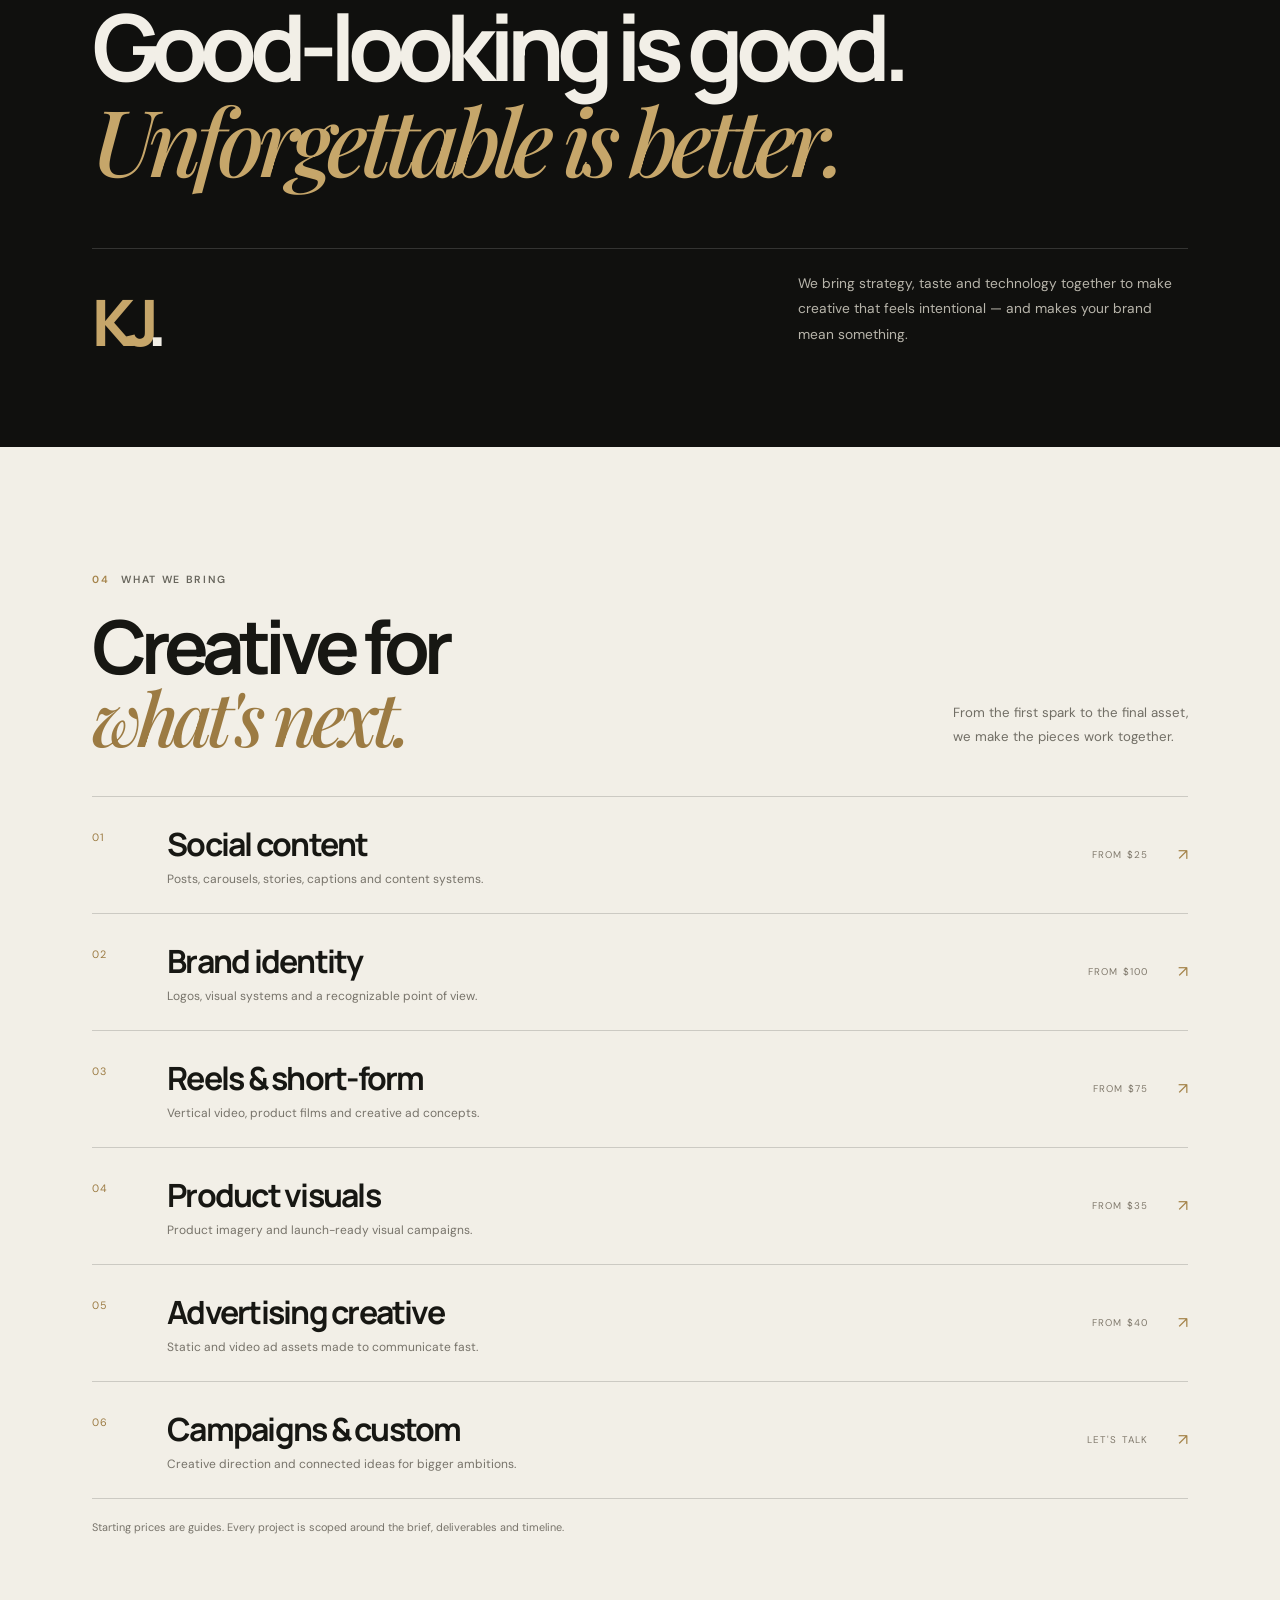
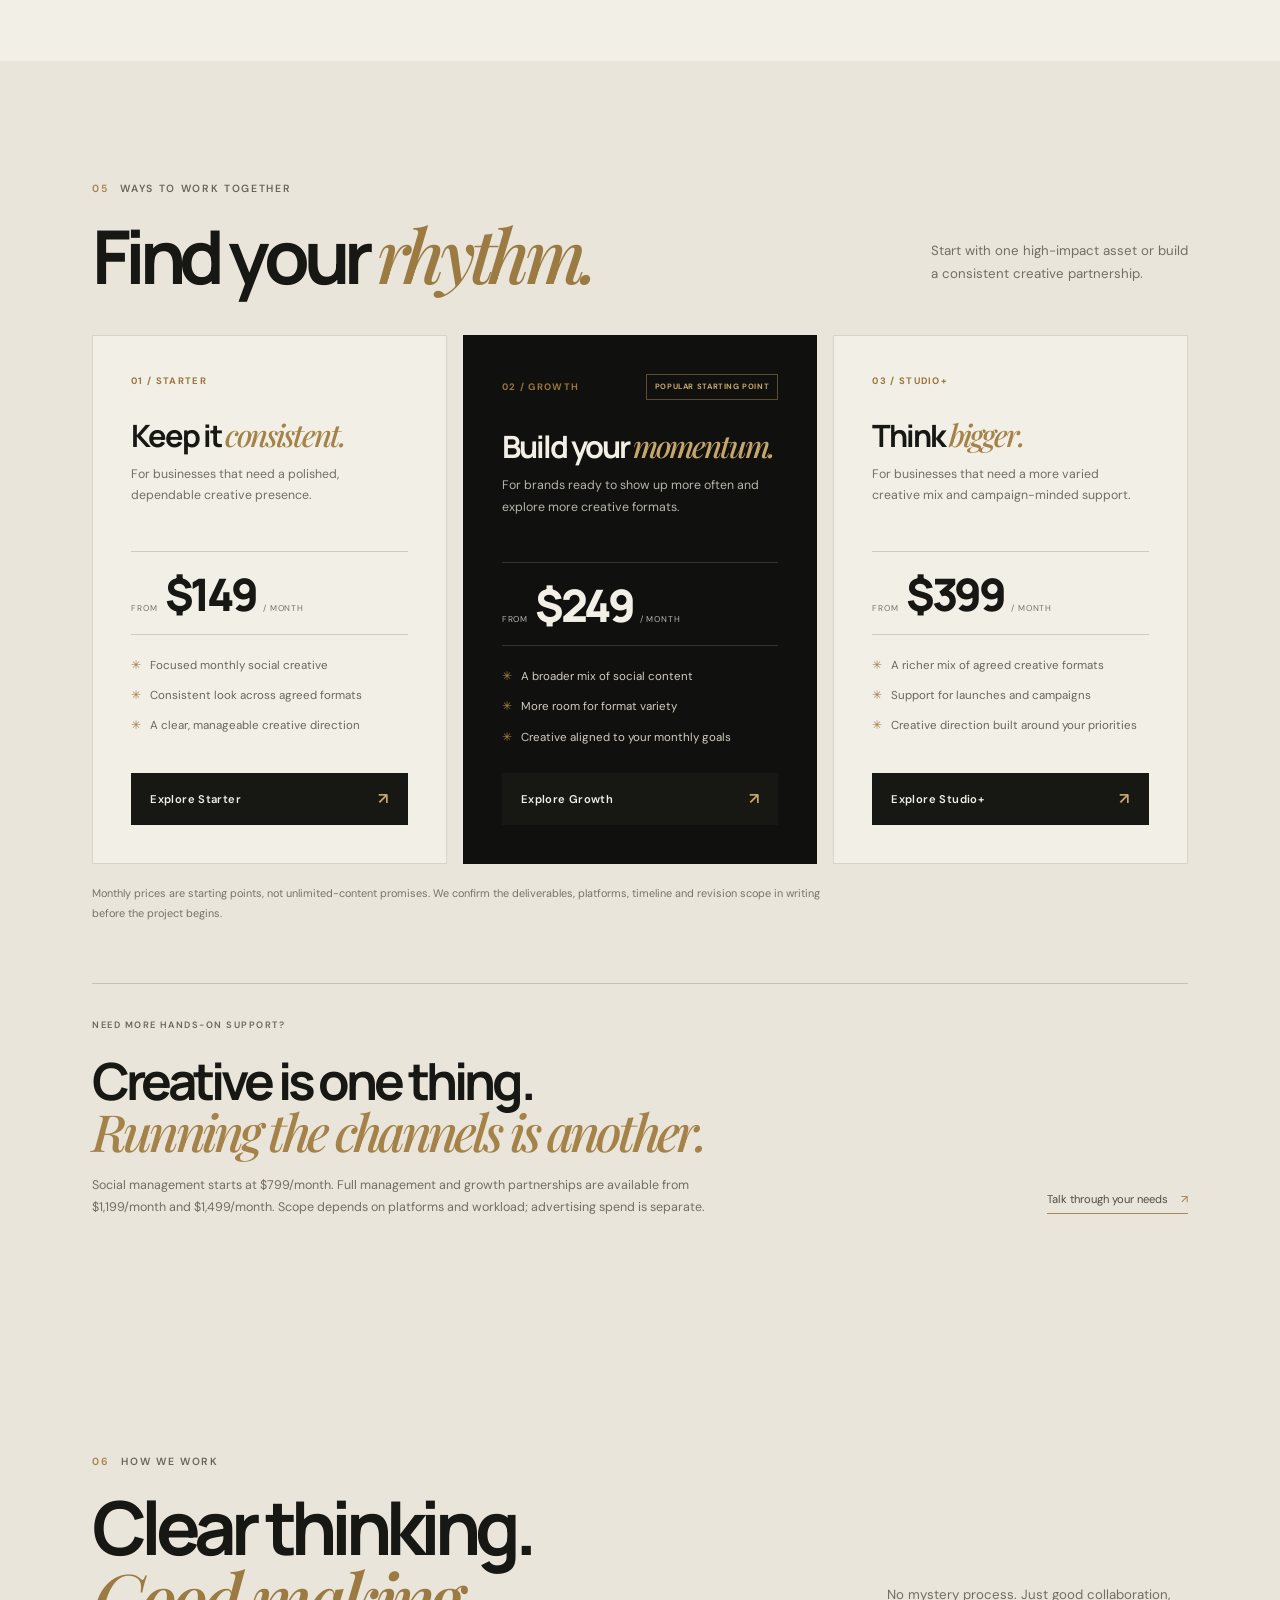
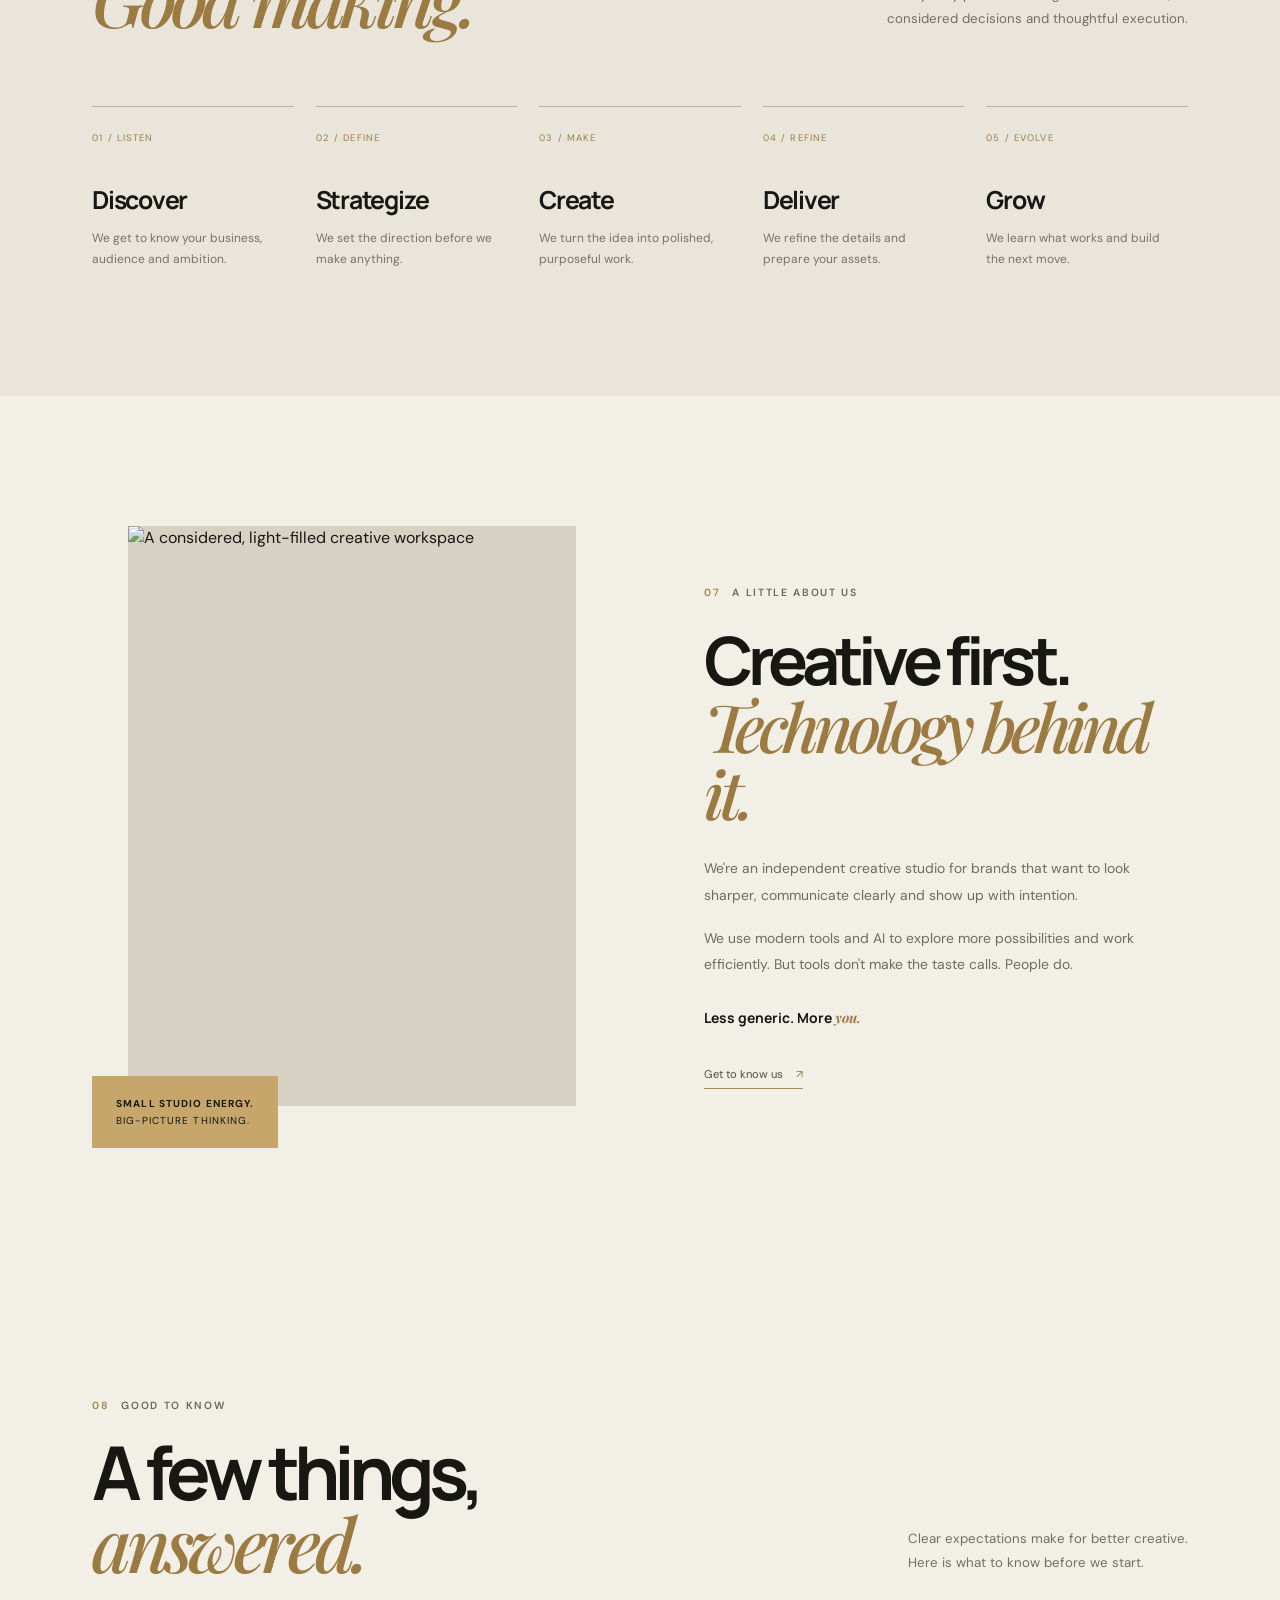
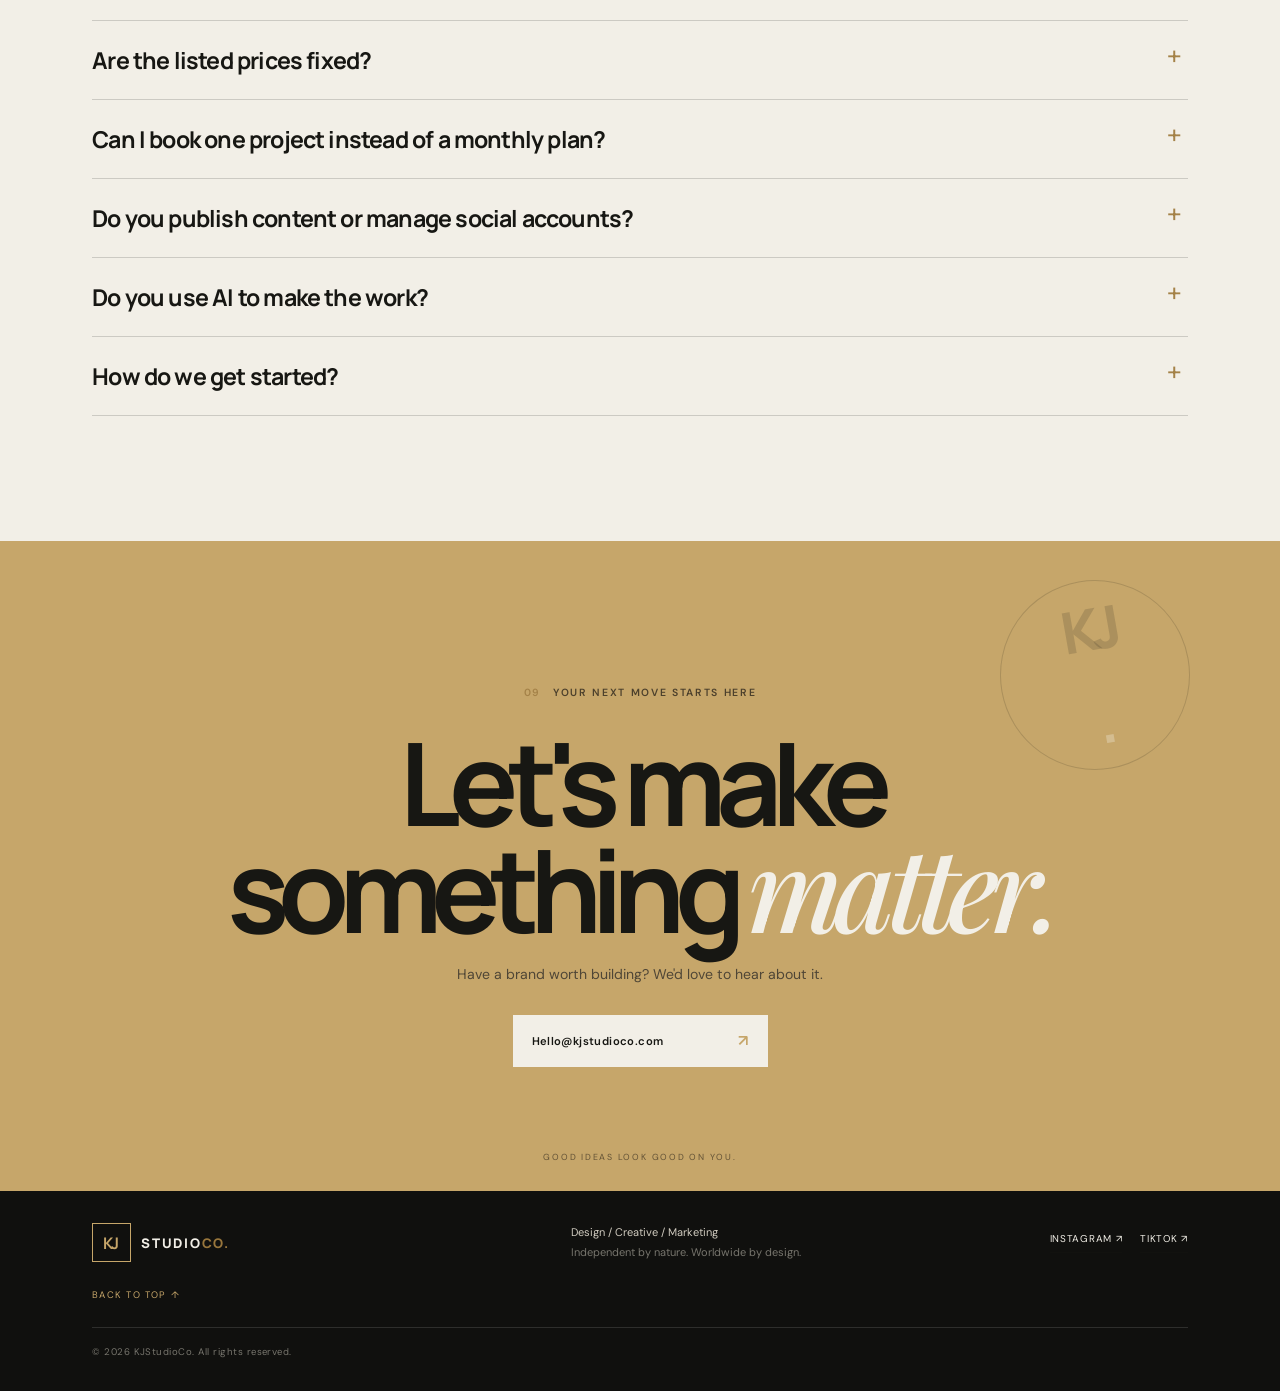
==== commit f8ab7abd: "Match portfolio cards to their relevant concept case studies" ====
--- a/index.html
+++ b/index.html
@@ -52,8 +52,8 @@
       <div class="section-heading reveal"><div><p class="eyebrow"><span>02</span> A FEEL FOR THE STUDIO</p><h2>Selected <em>directions.</em></h2></div><p>Every brand has a different story to tell.<br>Here's how we like to make it feel.</p></div>
       <div class="work-grid">
         <article class="project project-large reveal">
-          <a class="project-visual visual-fashion" href="work/brand-identity.html" aria-label="View brand identity concept case study"><img src="https://images.unsplash.com/photo-1529139574466-a303027c1d8b?auto=format&fit=crop&w=1200&q=85" alt="Editorial fashion campaign direction" loading="lazy"><span class="visual-tag">CONCEPT / 01</span><span class="visual-arrow">↗</span><div class="visual-title">Own the<br>attention.</div></a>
-          <div class="project-meta"><div><h3>Brand & campaign</h3><p>A distinct visual world, built to be recognized.</p></div><a class="case-study-link" href="work/brand-identity.html">VIEW CASE STUDY ↗</a></div>
+          <a class="project-visual visual-fashion" href="work/restaurant-campaign.html" aria-label="View restaurant campaign concept case study"><img src="https://images.unsplash.com/photo-1529139574466-a303027c1d8b?auto=format&fit=crop&w=1200&q=85" alt="Editorial fashion campaign direction" loading="lazy"><span class="visual-tag">CONCEPT / 01</span><span class="visual-arrow">↗</span><div class="visual-title">Own the<br>attention.</div></a>
+          <div class="project-meta"><div><h3>Restaurant campaign</h3><p>A bold campaign direction inspired by local food culture.</p></div><a class="case-study-link" href="work/restaurant-campaign.html">VIEW CASE STUDY ↗</a></div>
         </article>
         <article class="project project-offset reveal">
           <a class="project-visual visual-product" href="work/product-campaign.html" aria-label="View product campaign concept case study"><img src="https://images.unsplash.com/photo-1541643600914-78b084683601?auto=format&fit=crop&w=1000&q=85" alt="Premium fragrance bottle product photography" loading="lazy"><span class="visual-tag">CONCEPT / 02</span><span class="visual-arrow">↗</span><div class="visual-title">Details make<br>the difference.</div></a>
@@ -64,8 +64,8 @@
           <div class="project-meta"><div><h3>Social creative</h3><p>Content with a point of view, not just a posting schedule.</p></div><a class="case-study-link" href="work/social-content.html">VIEW CASE STUDY ↗</a></div>
         </article>
         <article class="project project-offset-small reveal">
-          <a class="project-visual visual-motion" href="work/restaurant-campaign.html" aria-label="View restaurant campaign concept case study"><img src="https://images.unsplash.com/photo-1492619375914-88005aa9e8fb?auto=format&fit=crop&w=1000&q=85" alt="Camera setup for creative video production" loading="lazy"><span class="visual-tag">CONCEPT / 04</span><span class="visual-arrow">↗</span><div class="visual-title">Motion with<br>meaning.</div></a>
-          <div class="project-meta"><div><h3>Short-form video</h3><p>Reels and ads designed to stop the thumb.</p></div><a class="case-study-link" href="work/restaurant-campaign.html">VIEW CASE STUDY ↗</a></div>
+          <a class="project-visual visual-motion" href="work/brand-identity.html" aria-label="View brand identity concept case study"><img src="https://images.unsplash.com/photo-1492619375914-88005aa9e8fb?auto=format&fit=crop&w=1000&q=85" alt="Camera setup for creative video production" loading="lazy"><span class="visual-tag">CONCEPT / 04</span><span class="visual-arrow">↗</span><div class="visual-title">Motion with<br>meaning.</div></a>
+          <div class="project-meta"><div><h3>Brand identity</h3><p>A complete visual direction, from typography to touchpoints.</p></div><a class="case-study-link" href="work/brand-identity.html">VIEW CASE STUDY ↗</a></div>
         </article>
       </div>
       <p class="portfolio-note"><span>✳</span> Explore each concept for the brief, creative direction and example deliverables. These are self-initiated concepts, not claimed client projects.</p>
--- a/styles.css
+++ b/styles.css
@@ -144,3 +144,7 @@
 .footer-socials a{font-size:.62rem;letter-spacing:.07em;text-transform:uppercase;color:inherit;text-decoration:none;border-bottom:1px solid rgba(23,23,19,.28);padding-bottom:5px;transition:color .2s,border-color .2s}
 .footer-socials a:hover{color:#a48248;border-color:#a48248}
 @media(max-width:700px){.footer-socials{gap:14px;flex-wrap:wrap}.footer-socials a{font-size:.58rem}}
+
+/* Portfolio case-study links */
+.case-study-link{font-size:.58rem;letter-spacing:.08em;color:#9c7b43;white-space:nowrap;border-bottom:1px solid #c6a66a66;padding-bottom:5px;align-self:center;transition:color .2s,border-color .2s}.case-study-link:hover{color:var(--ink);border-color:var(--ink)}
+@media(max-width:700px){.project-meta{align-items:flex-start}.case-study-link{font-size:.55rem;margin-top:4px}}
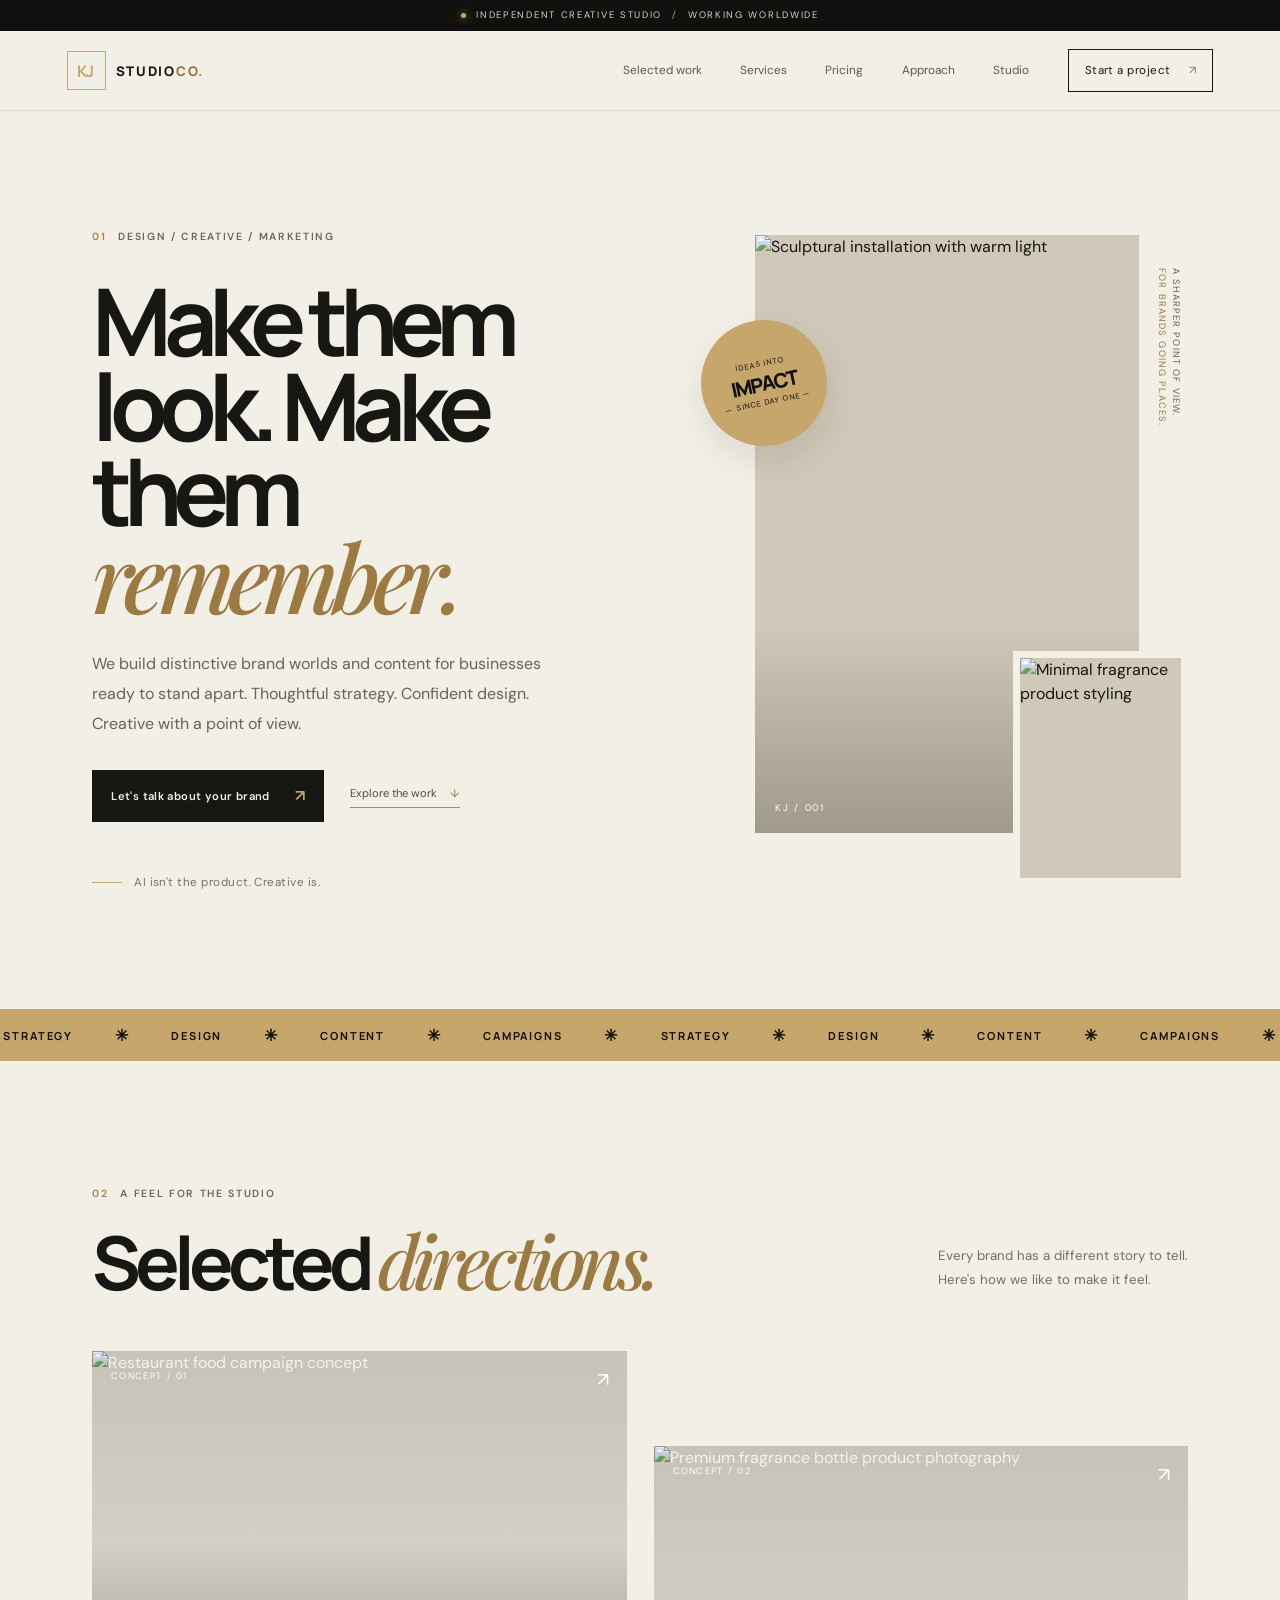
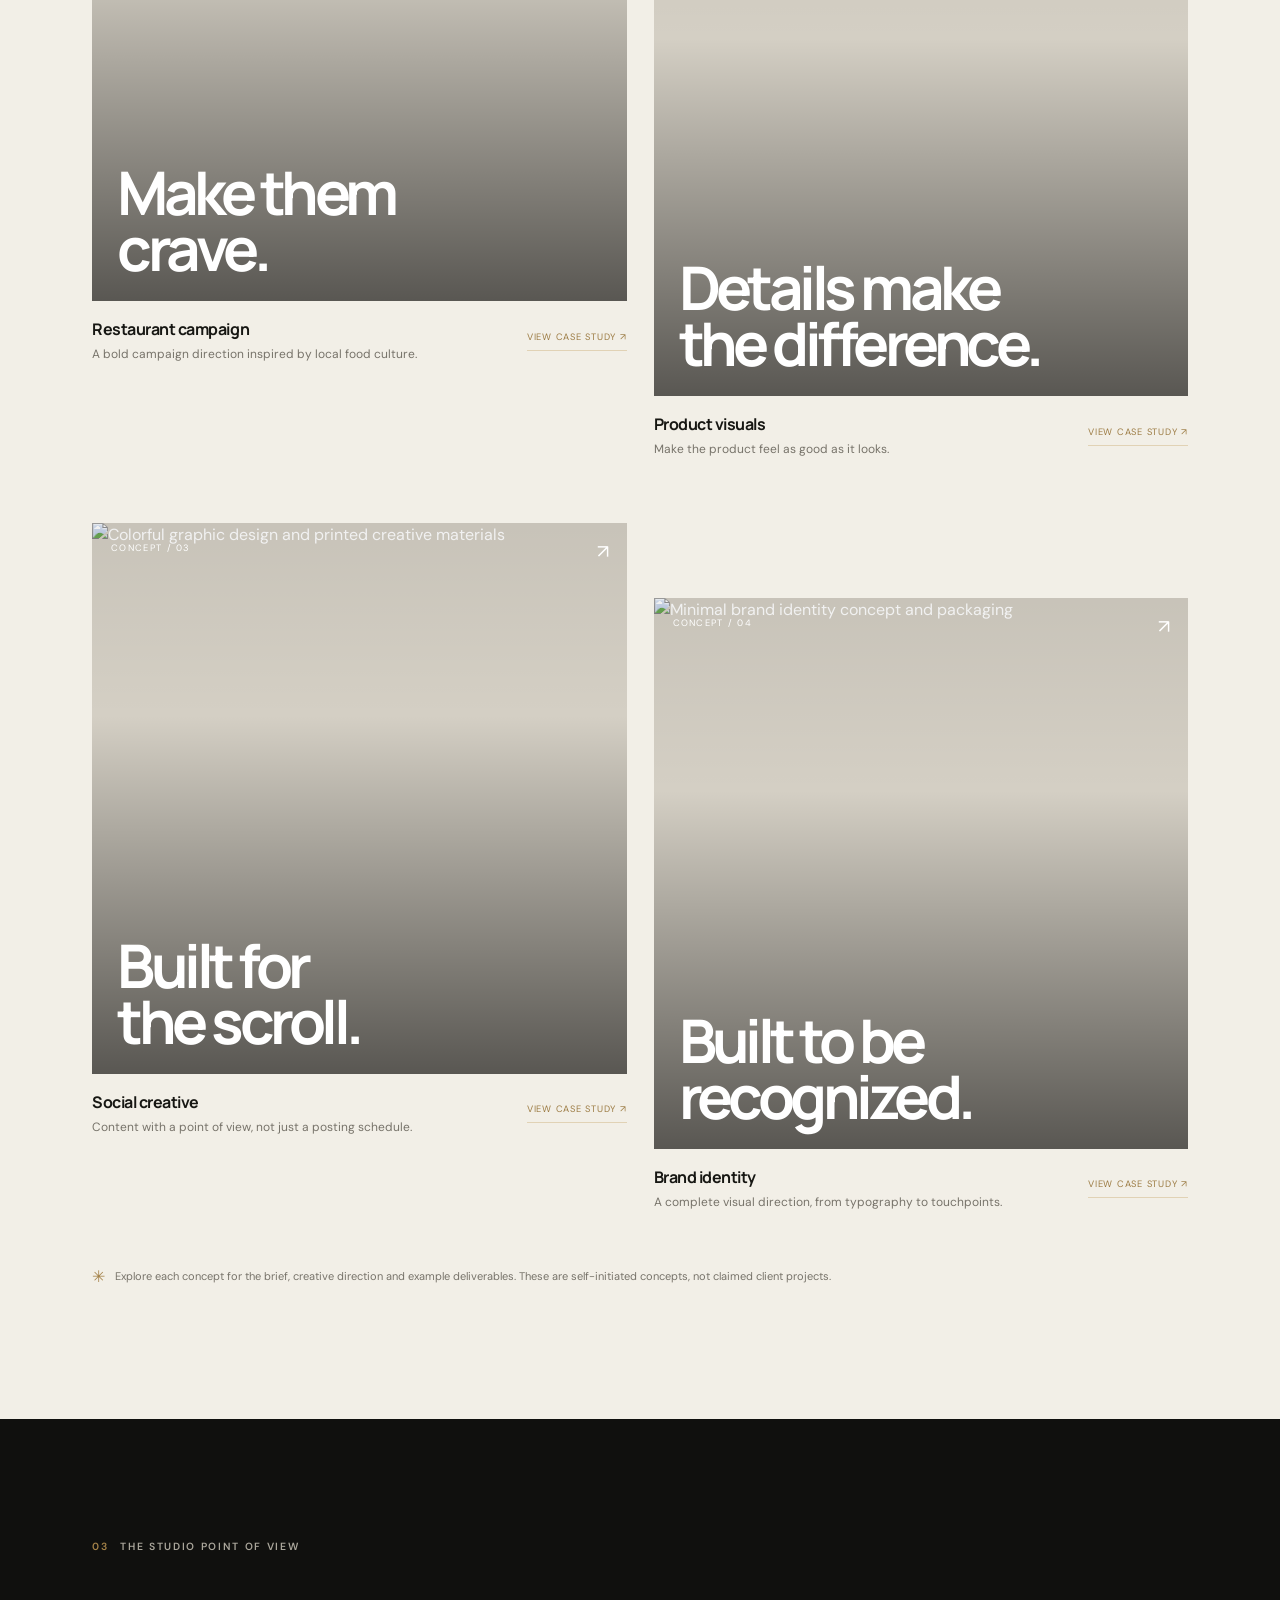
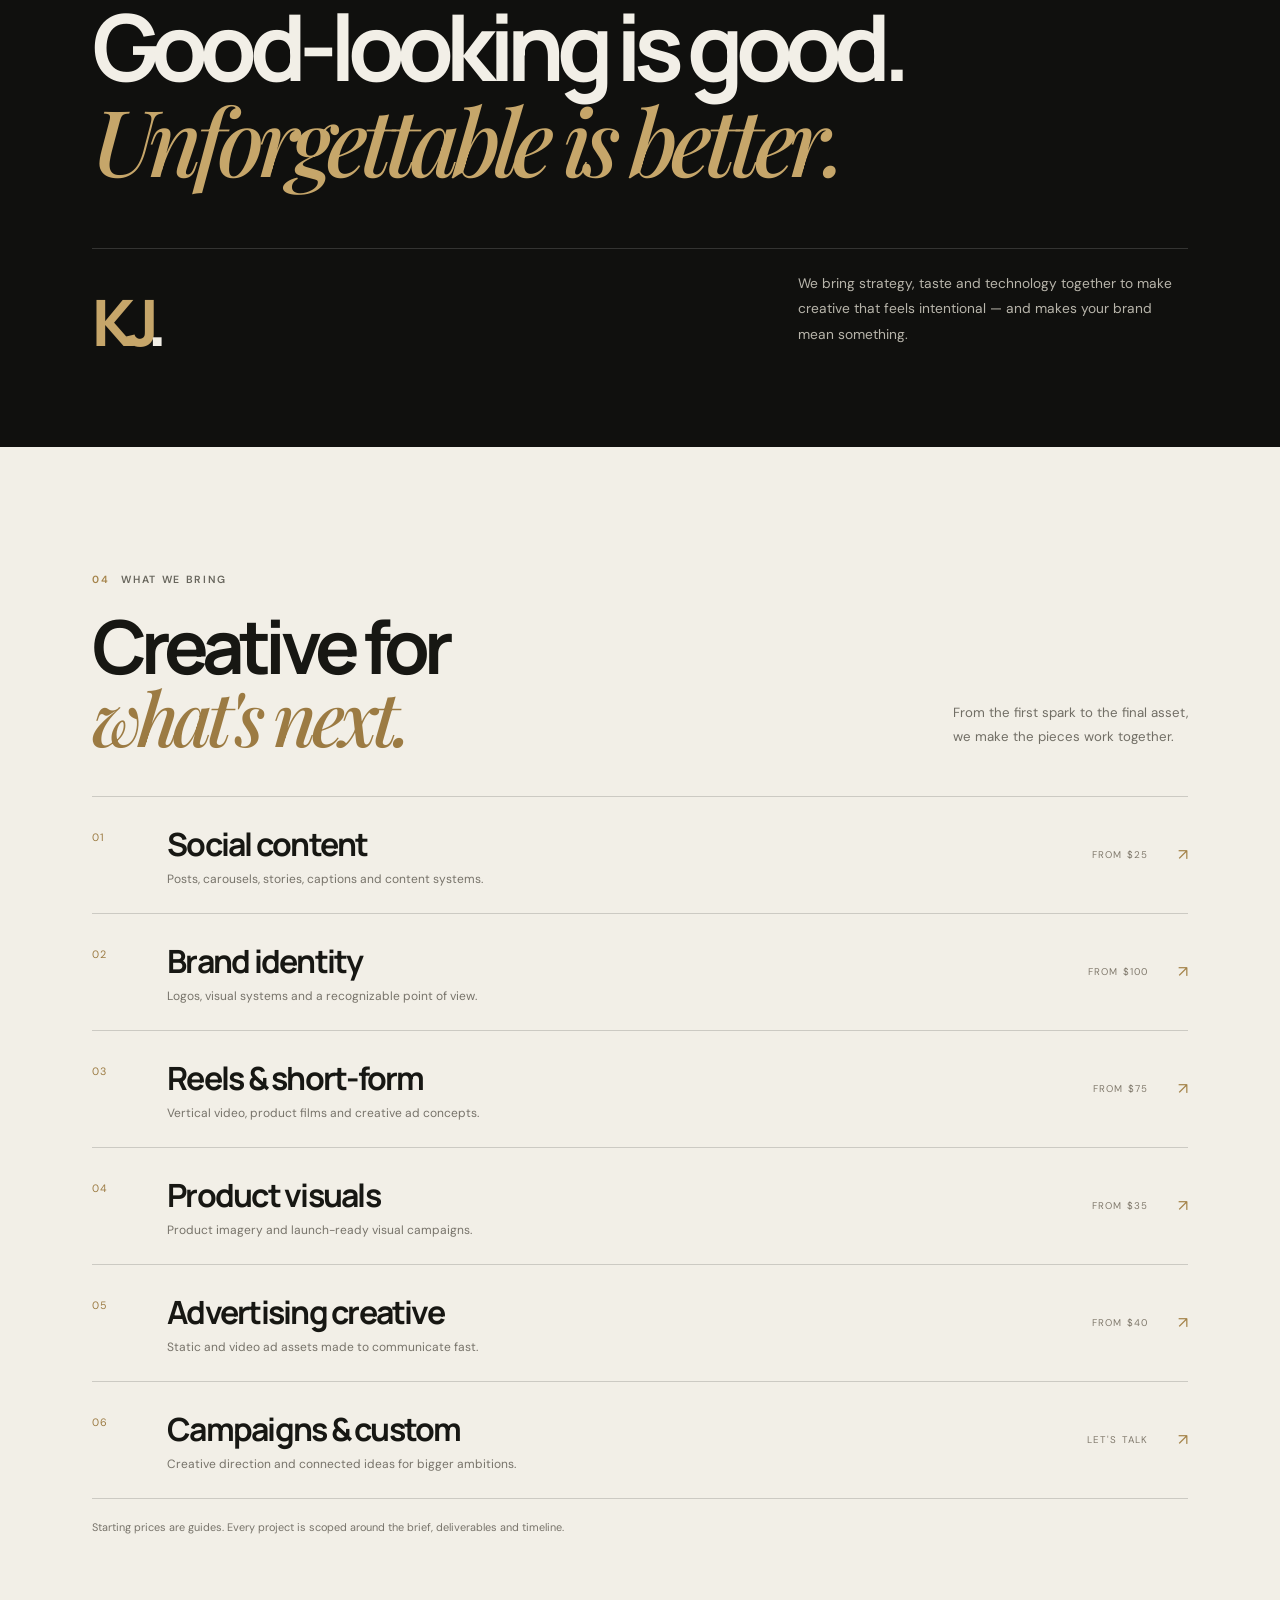
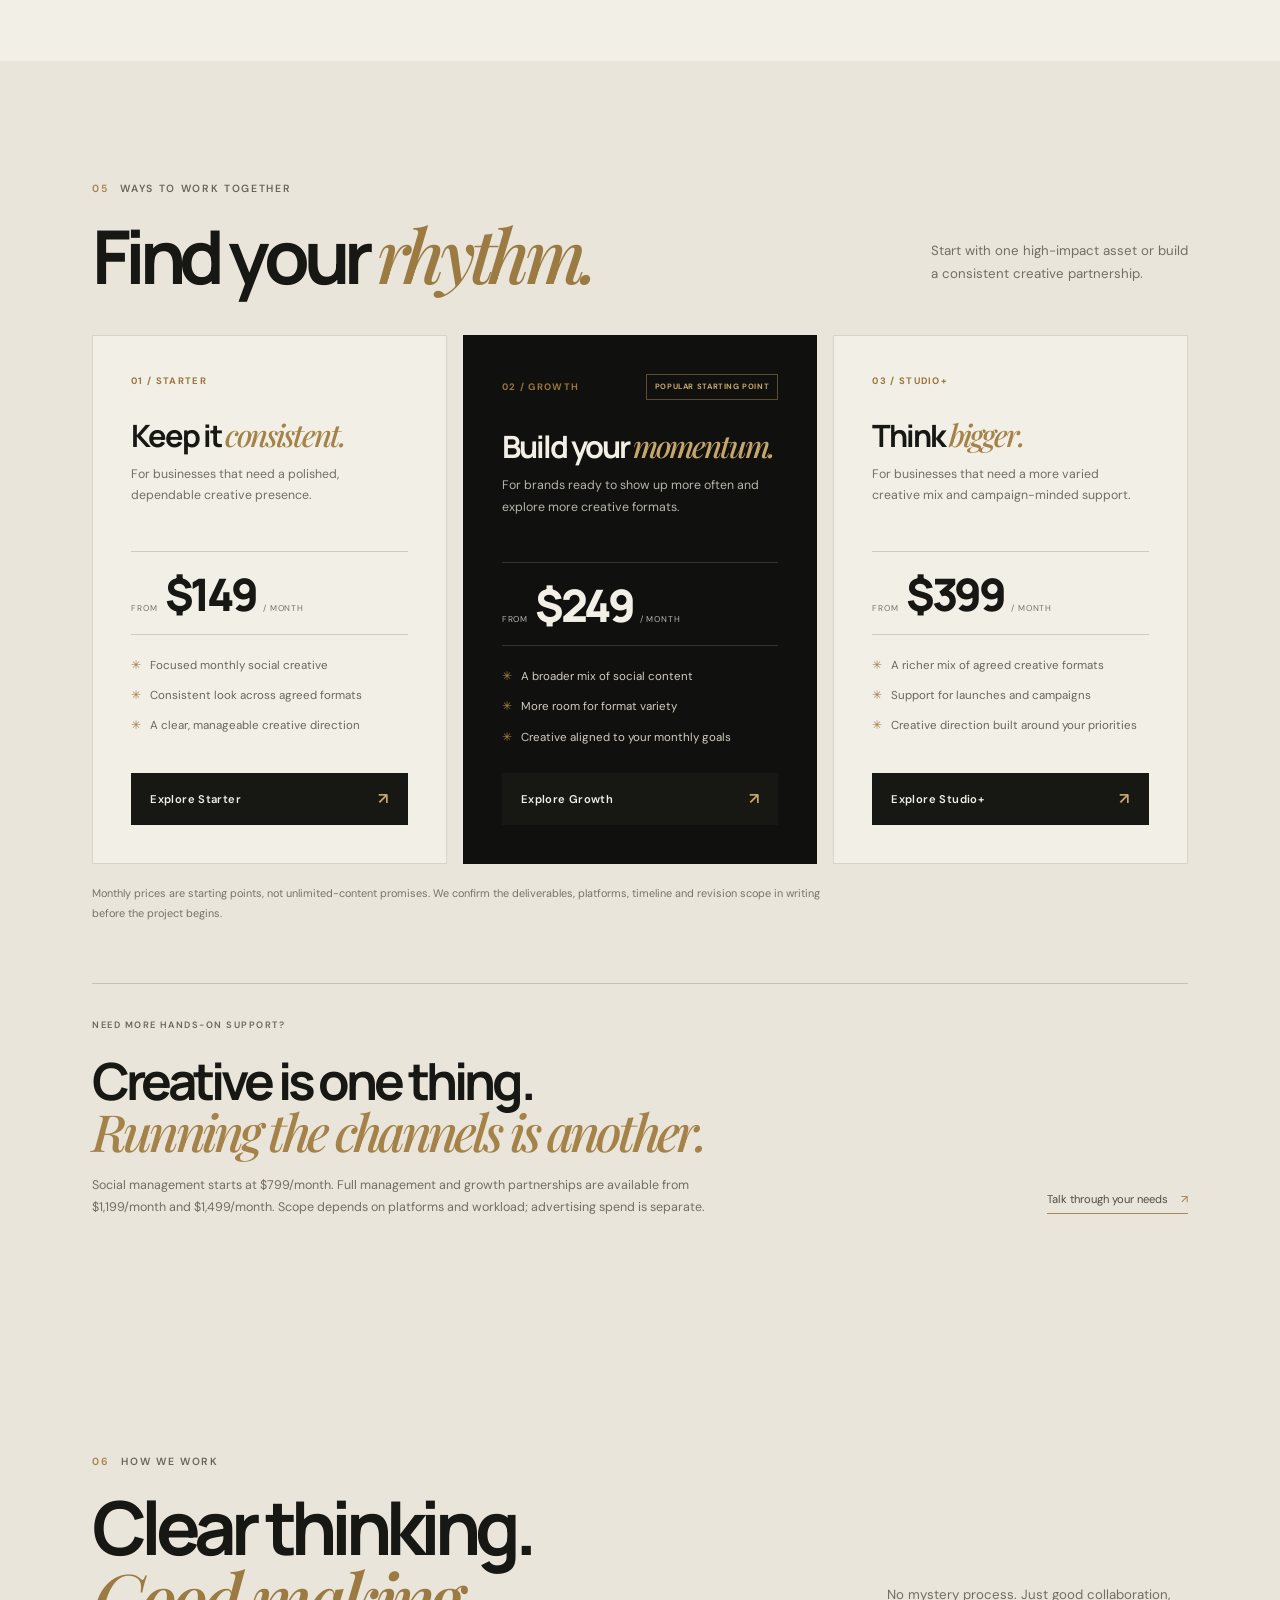
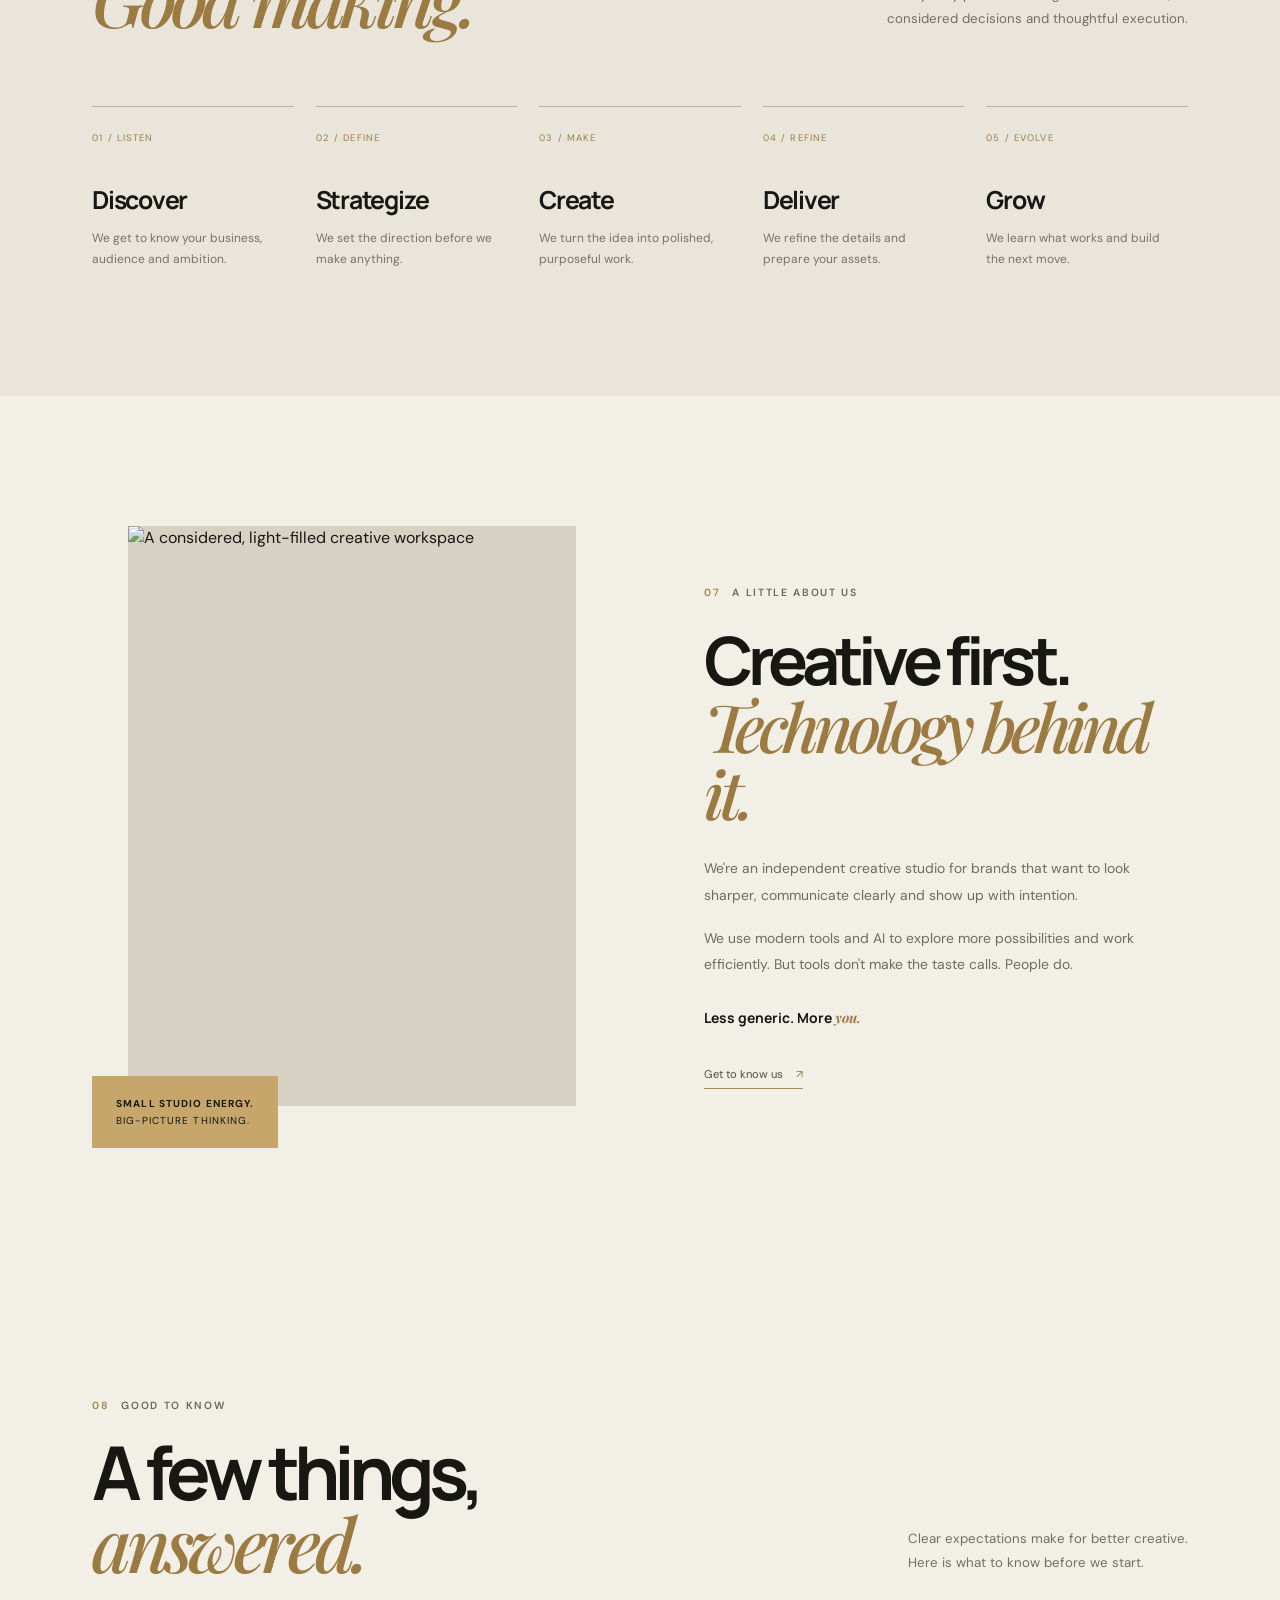
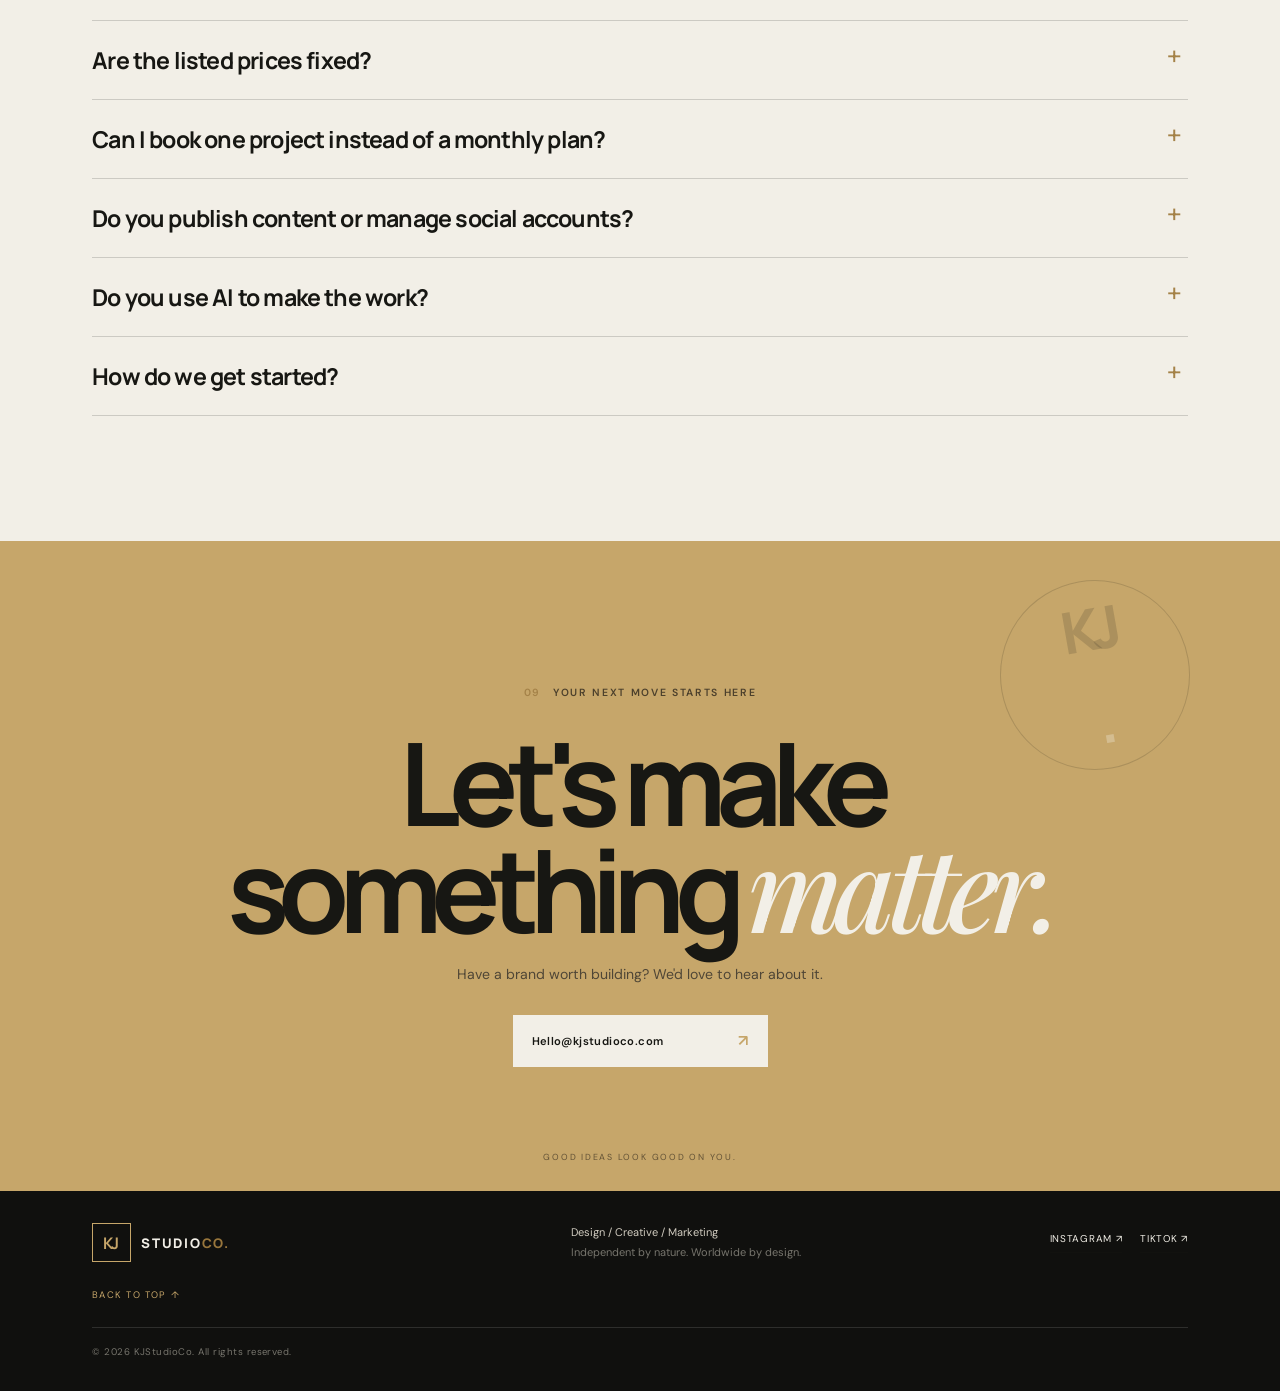
==== commit 6474803c: "Align portfolio card imagery and headlines with case studies" ====
--- a/index.html
+++ b/index.html
@@ -52,7 +52,7 @@
       <div class="section-heading reveal"><div><p class="eyebrow"><span>02</span> A FEEL FOR THE STUDIO</p><h2>Selected <em>directions.</em></h2></div><p>Every brand has a different story to tell.<br>Here's how we like to make it feel.</p></div>
       <div class="work-grid">
         <article class="project project-large reveal">
-          <a class="project-visual visual-fashion" href="work/restaurant-campaign.html" aria-label="View restaurant campaign concept case study"><img src="https://images.unsplash.com/photo-1529139574466-a303027c1d8b?auto=format&fit=crop&w=1200&q=85" alt="Editorial fashion campaign direction" loading="lazy"><span class="visual-tag">CONCEPT / 01</span><span class="visual-arrow">↗</span><div class="visual-title">Own the<br>attention.</div></a>
+          <a class="project-visual visual-fashion" href="work/restaurant-campaign.html" aria-label="View restaurant campaign concept case study"><img src="https://images.unsplash.com/photo-1513104890138-7c749659a591?auto=format&fit=crop&w=1200&q=85" alt="Restaurant food campaign concept" loading="lazy"><span class="visual-tag">CONCEPT / 01</span><span class="visual-arrow">↗</span><div class="visual-title">Make them<br>crave.</div></a>
           <div class="project-meta"><div><h3>Restaurant campaign</h3><p>A bold campaign direction inspired by local food culture.</p></div><a class="case-study-link" href="work/restaurant-campaign.html">VIEW CASE STUDY ↗</a></div>
         </article>
         <article class="project project-offset reveal">
@@ -64,7 +64,7 @@
           <div class="project-meta"><div><h3>Social creative</h3><p>Content with a point of view, not just a posting schedule.</p></div><a class="case-study-link" href="work/social-content.html">VIEW CASE STUDY ↗</a></div>
         </article>
         <article class="project project-offset-small reveal">
-          <a class="project-visual visual-motion" href="work/brand-identity.html" aria-label="View brand identity concept case study"><img src="https://images.unsplash.com/photo-1492619375914-88005aa9e8fb?auto=format&fit=crop&w=1000&q=85" alt="Camera setup for creative video production" loading="lazy"><span class="visual-tag">CONCEPT / 04</span><span class="visual-arrow">↗</span><div class="visual-title">Motion with<br>meaning.</div></a>
+          <a class="project-visual visual-motion" href="work/brand-identity.html" aria-label="View brand identity concept case study"><img src="https://images.unsplash.com/photo-1490312278390-ab64016e0aa9?auto=format&fit=crop&w=1000&q=85" alt="Minimal brand identity concept and packaging" loading="lazy"><span class="visual-tag">CONCEPT / 04</span><span class="visual-arrow">↗</span><div class="visual-title">Built to be<br>recognized.</div></a>
           <div class="project-meta"><div><h3>Brand identity</h3><p>A complete visual direction, from typography to touchpoints.</p></div><a class="case-study-link" href="work/brand-identity.html">VIEW CASE STUDY ↗</a></div>
         </article>
       </div>
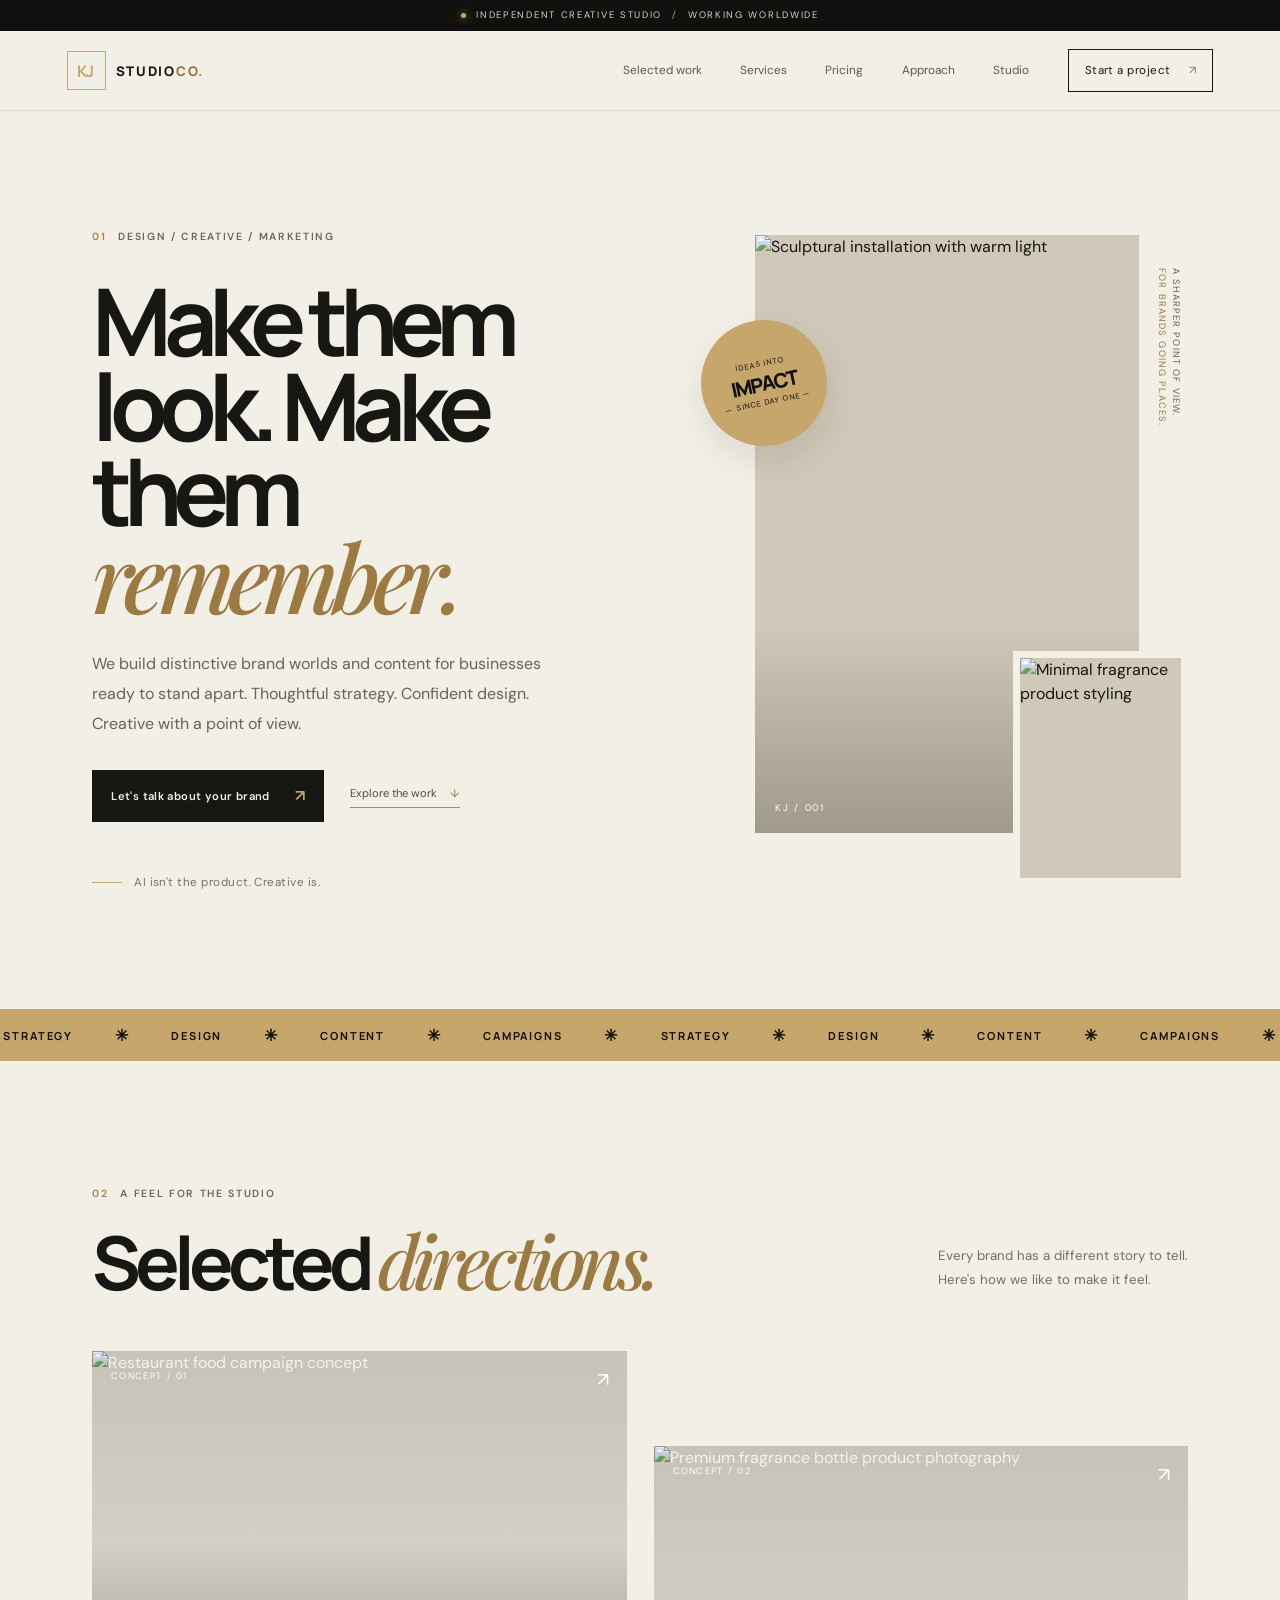
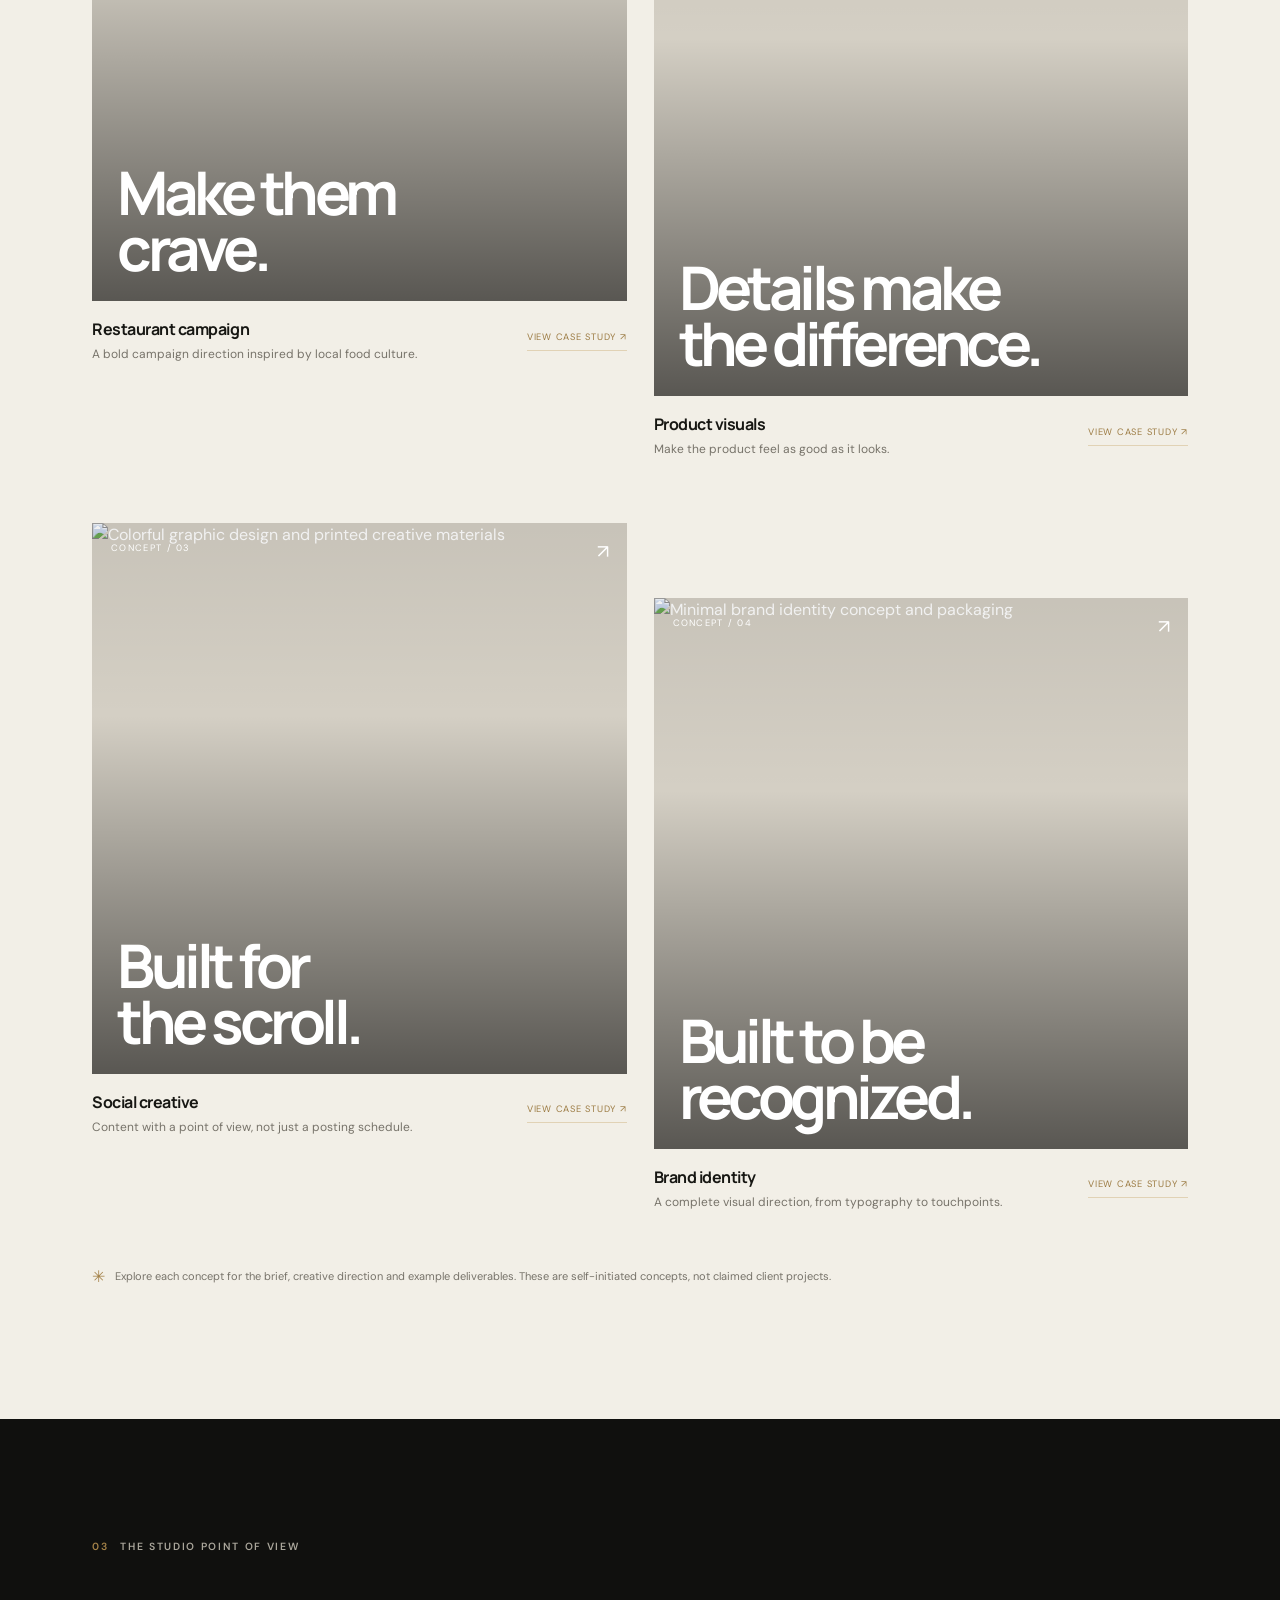
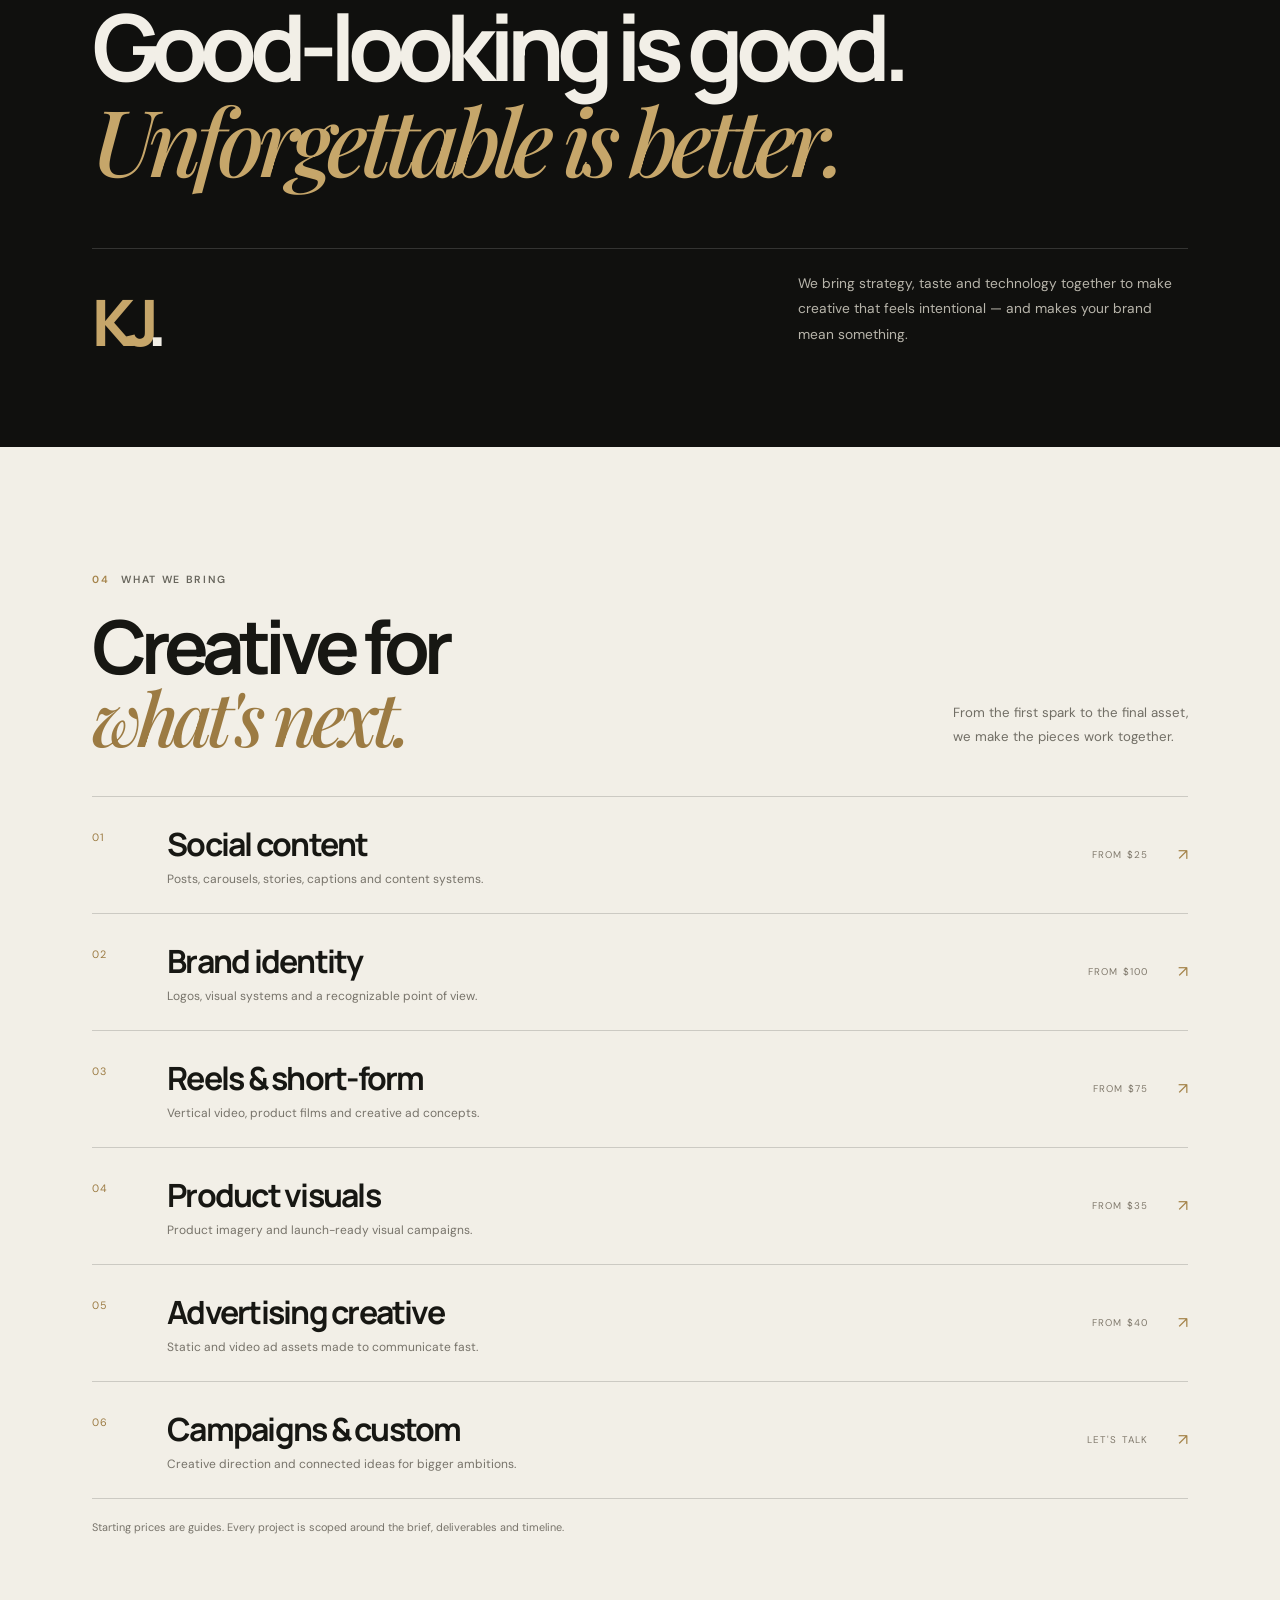
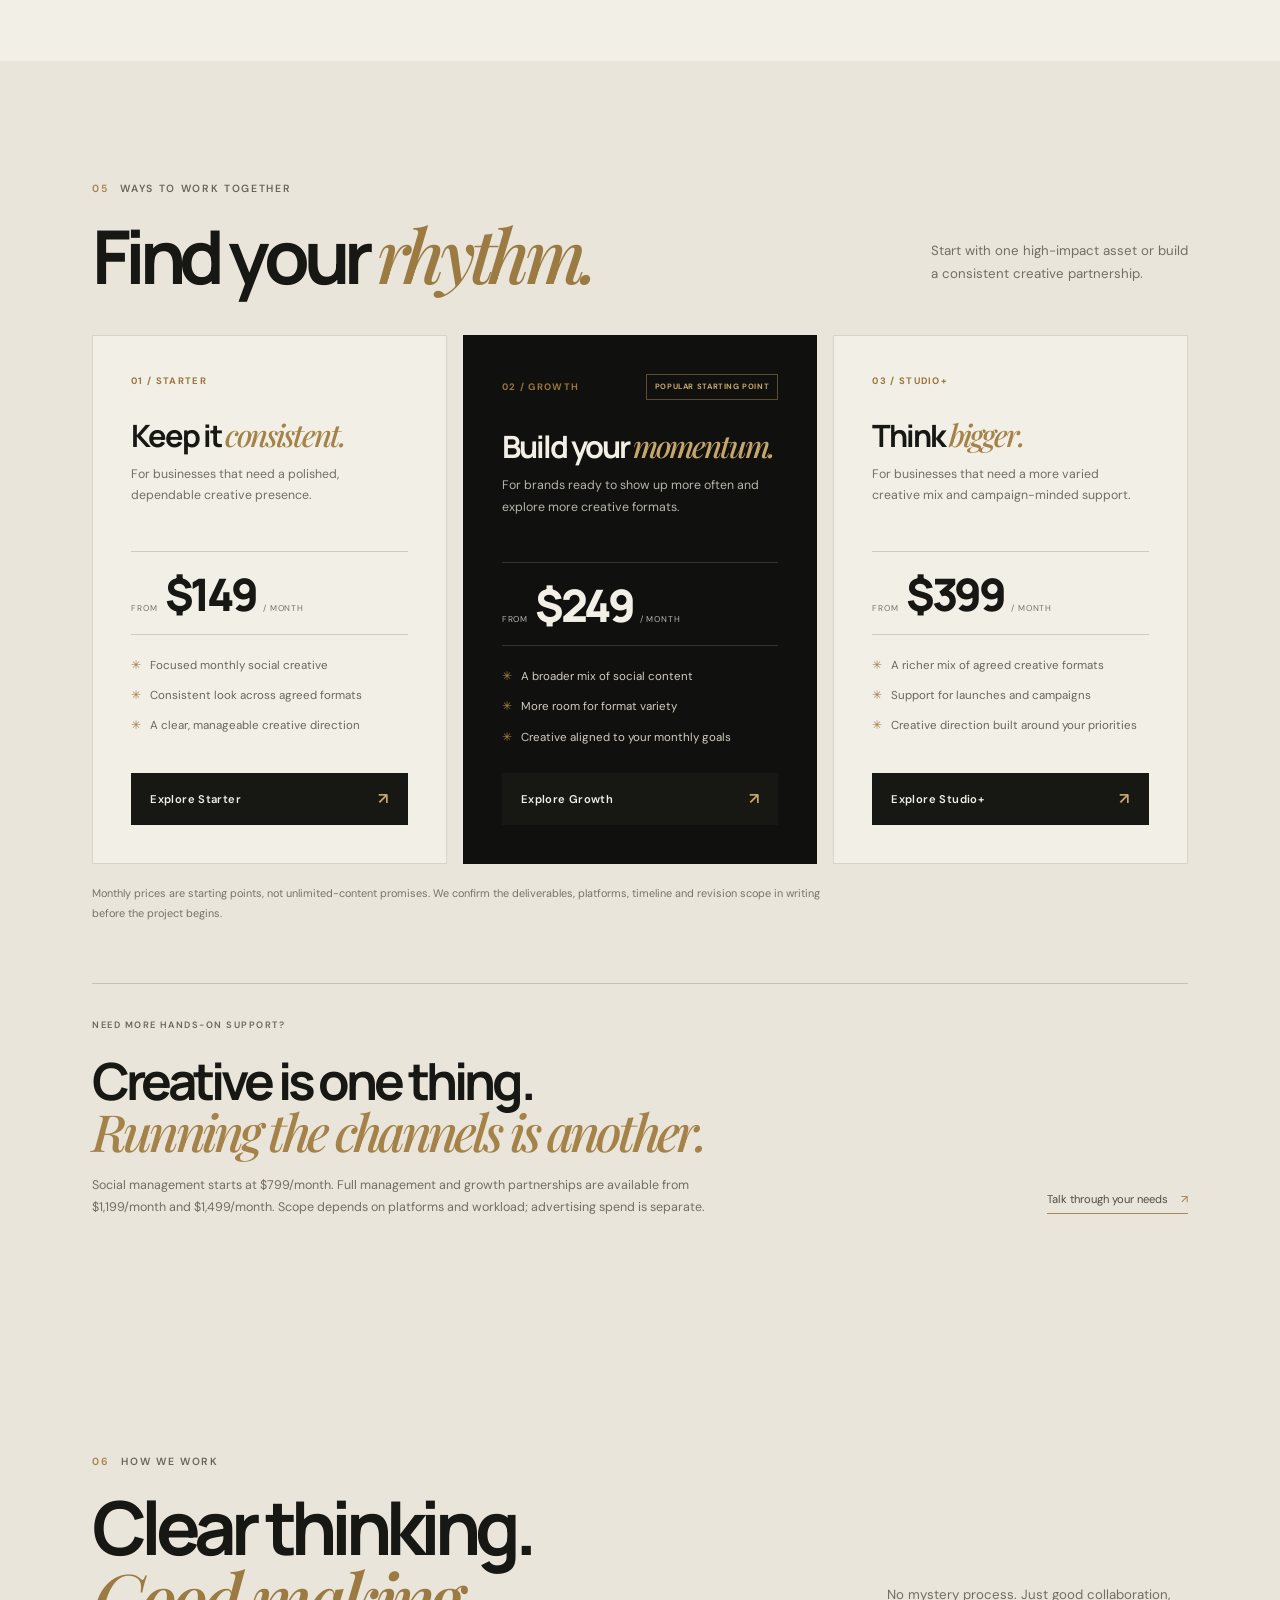
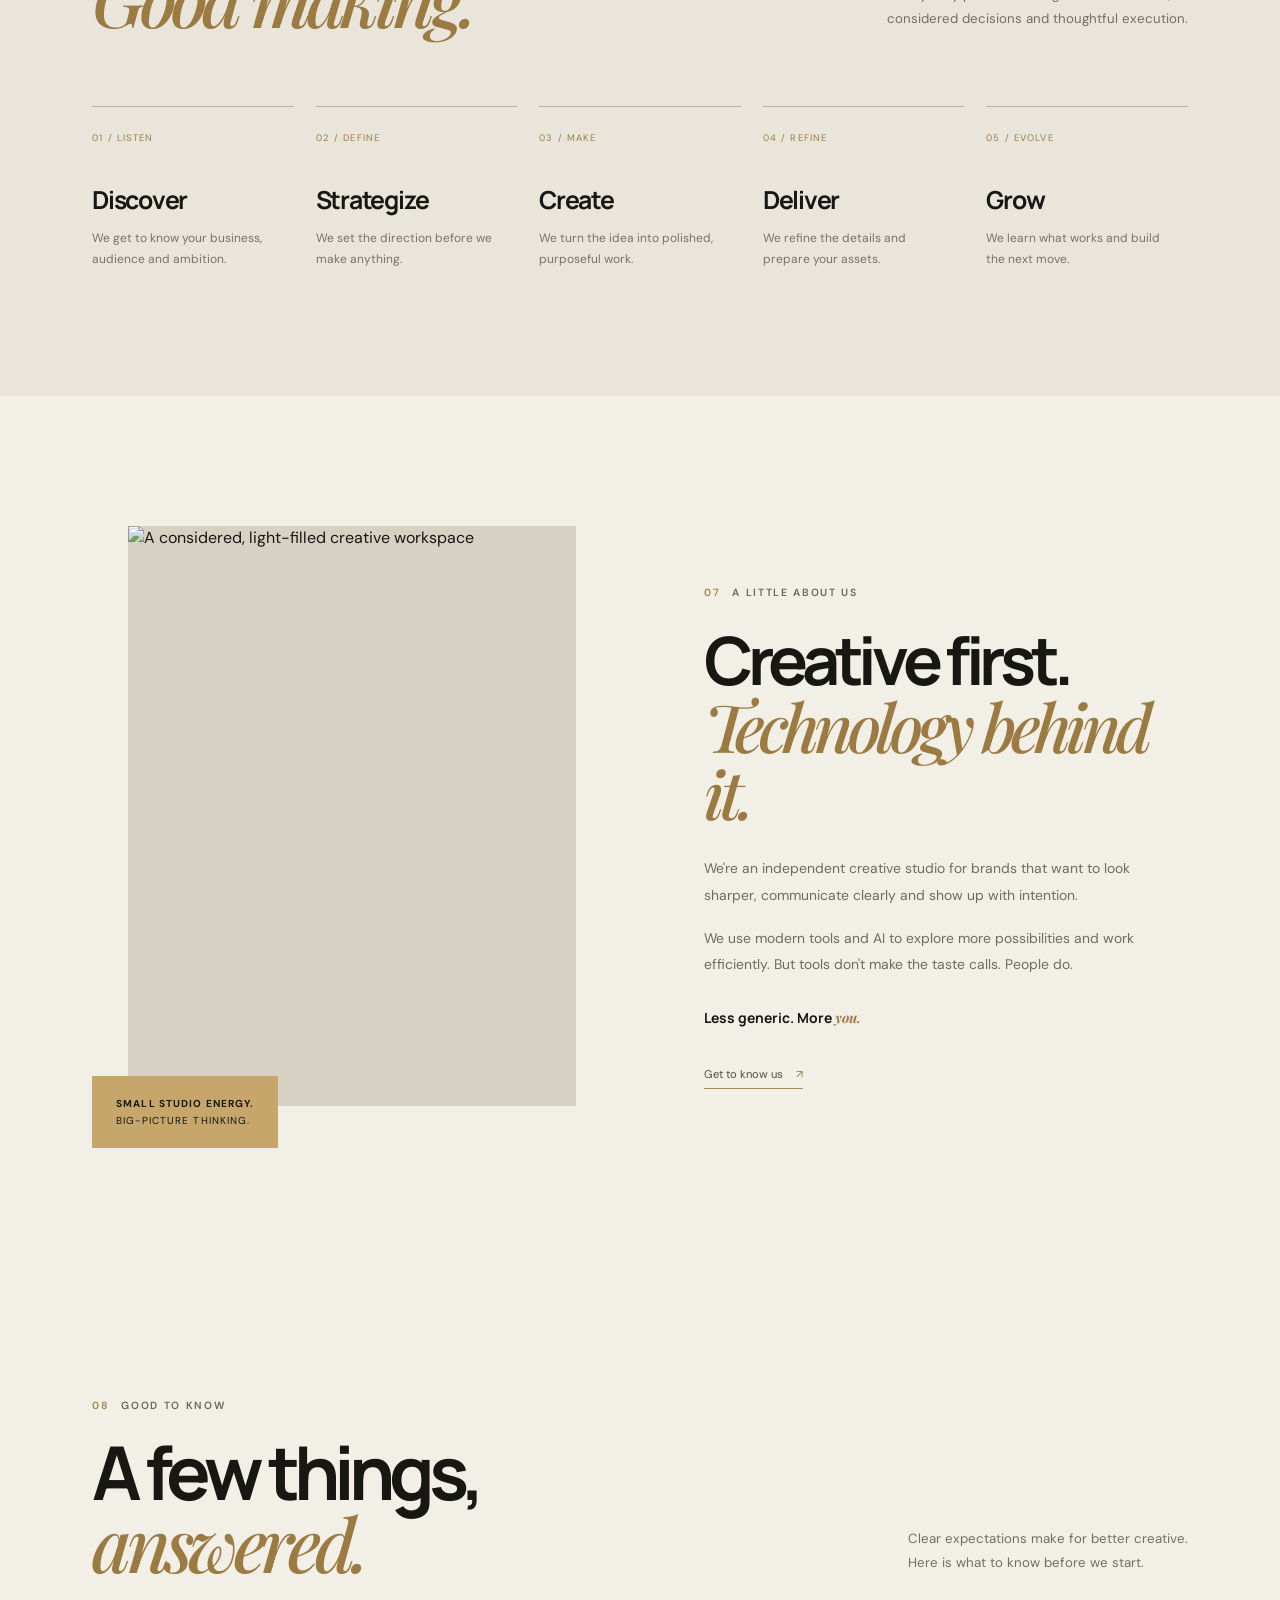
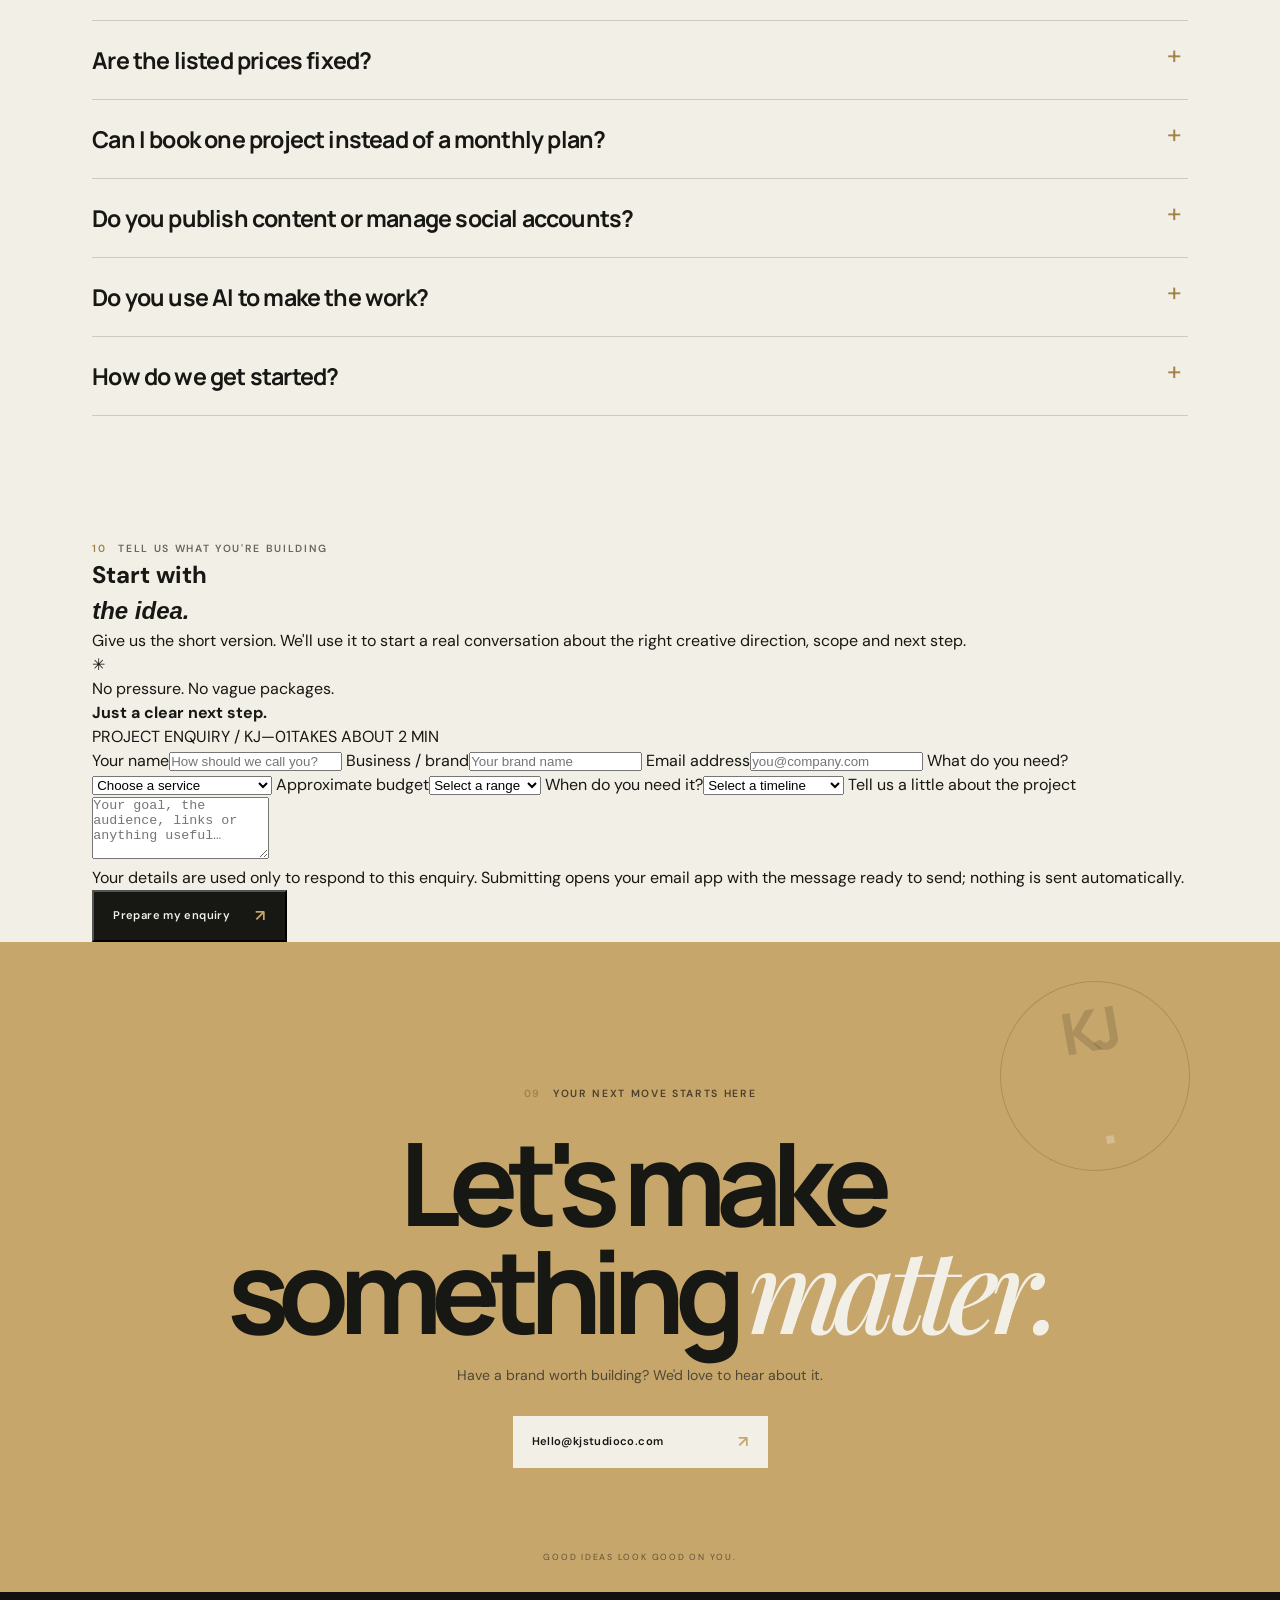
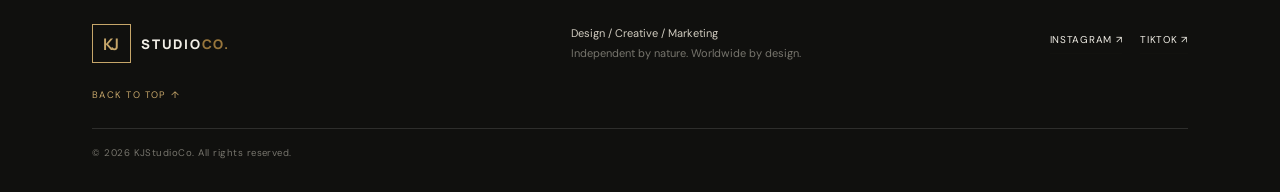
==== commit 06048845: "Add project enquiry form and contact navigation" ====
--- a/index.html
+++ b/index.html
@@ -25,7 +25,7 @@
     <button class="menu-toggle" aria-expanded="false" aria-controls="primary-nav" aria-label="Open navigation"><span></span><span></span></button>
     <nav id="primary-nav" class="primary-nav" aria-label="Main navigation">
       <a href="#work">Selected work</a><a href="#services">Services</a><a href="#pricing">Pricing</a><a href="#approach">Approach</a><a href="#about">Studio</a>
-      <a class="nav-cta" href="mailto:Hello@kjstudioco.com?subject=Let's%20build%20something">Start a project <span>↗</span></a>
+      <a class="nav-cta" href="#contact">Start a project <span>↗</span></a>
     </nav>
   </header>
 
@@ -154,6 +154,31 @@
       </div>
     </section>
 
+
+    <section id="contact" class="inquiry-section section-wrap">
+      <div class="inquiry-intro reveal">
+        <p class="eyebrow"><span>10</span> TELL US WHAT YOU'RE BUILDING</p>
+        <h2>Start with<br><em>the idea.</em></h2>
+        <p>Give us the short version. We'll use it to start a real conversation about the right creative direction, scope and next step.</p>
+        <div class="inquiry-promise"><span>✳</span><p>No pressure. No vague packages.<br><strong>Just a clear next step.</strong></p></div>
+      </div>
+      <form class="inquiry-form reveal" id="project-enquiry">
+        <div class="form-heading"><span>PROJECT ENQUIRY / KJ—01</span><span>TAKES ABOUT 2 MIN</span></div>
+        <div class="form-grid">
+          <label>Your name<input name="name" autocomplete="name" required placeholder="How should we call you?"></label>
+          <label>Business / brand<input name="business" autocomplete="organization" required placeholder="Your brand name"></label>
+          <label>Email address<input name="email" type="email" autocomplete="email" required placeholder="you@company.com"></label>
+          <label>What do you need?<select name="service" required><option value="" disabled selected>Choose a service</option><option>Social content</option><option>Reels & short-form video</option><option>Product visuals</option><option>Brand identity</option><option>Advertising creative</option><option>Social media management</option><option>Not sure yet / custom</option></select></label>
+          <label>Approximate budget<select name="budget" required><option value="" disabled selected>Select a range</option><option>Under $100</option><option>$100–$250</option><option>$250–$500</option><option>$500–$1,000</option><option>$1,000+</option><option>Need guidance</option></select></label>
+          <label>When do you need it?<select name="timeline" required><option value="" disabled selected>Select a timeline</option><option>As soon as possible</option><option>Within 2 weeks</option><option>This month</option><option>Planning ahead</option></select></label>
+          <label class="form-full">Tell us a little about the project<textarea name="message" rows="4" placeholder="Your goal, the audience, links or anything useful…"></textarea></label>
+        </div>
+        <p class="form-privacy">Your details are used only to respond to this enquiry. Submitting opens your email app with the message ready to send; nothing is sent automatically.</p>
+        <button class="button button-dark form-submit" type="submit">Prepare my enquiry <span>↗</span></button>
+        <p class="form-status" id="form-status" aria-live="polite"></p>
+      </form>
+    </section>
+
     <section class="final-cta">
       <div class="cta-orb" aria-hidden="true">KJ<span>.</span></div><p class="eyebrow"><span>09</span> YOUR NEXT MOVE STARTS HERE</p><h2>Let's make<br>something <em>matter.</em></h2><p>Have a brand worth building? We'd love to hear about it.</p><a class="button button-light" href="mailto:Hello@kjstudioco.com?subject=Let's%20build%20something">Hello@kjstudioco.com <span>↗</span></a><span class="cta-bottom-note">GOOD IDEAS LOOK GOOD ON YOU.</span>
     </section>
--- a/styles.css
+++ b/styles.css
@@ -148,3 +148,14 @@
 /* Portfolio case-study links */
 .case-study-link{font-size:.58rem;letter-spacing:.08em;color:#9c7b43;white-space:nowrap;border-bottom:1px solid #c6a66a66;padding-bottom:5px;align-self:center;transition:color .2s,border-color .2s}.case-study-link:hover{color:var(--ink);border-color:var(--ink)}
 @media(max-width:700px){.project-meta{align-items:flex-start}.case-study-link{font-size:.55rem;margin-top:4px}}
+
+
+/* Final polish: visible keyboard focus and responsive media safety */
+a:focus-visible,button:focus-visible,summary:focus-visible{outline:2px solid #a48248;outline-offset:4px}
+img{max-width:100%}
+html{scroll-padding-top:90px}
+@media(prefers-reduced-motion:reduce){
+  html{scroll-behavior:auto!important}
+  *,*::before,*::after{animation-duration:.01ms!important;animation-iteration-count:1!important;transition-duration:.01ms!important}
+  .reveal{opacity:1!important;transform:none!important}
+}
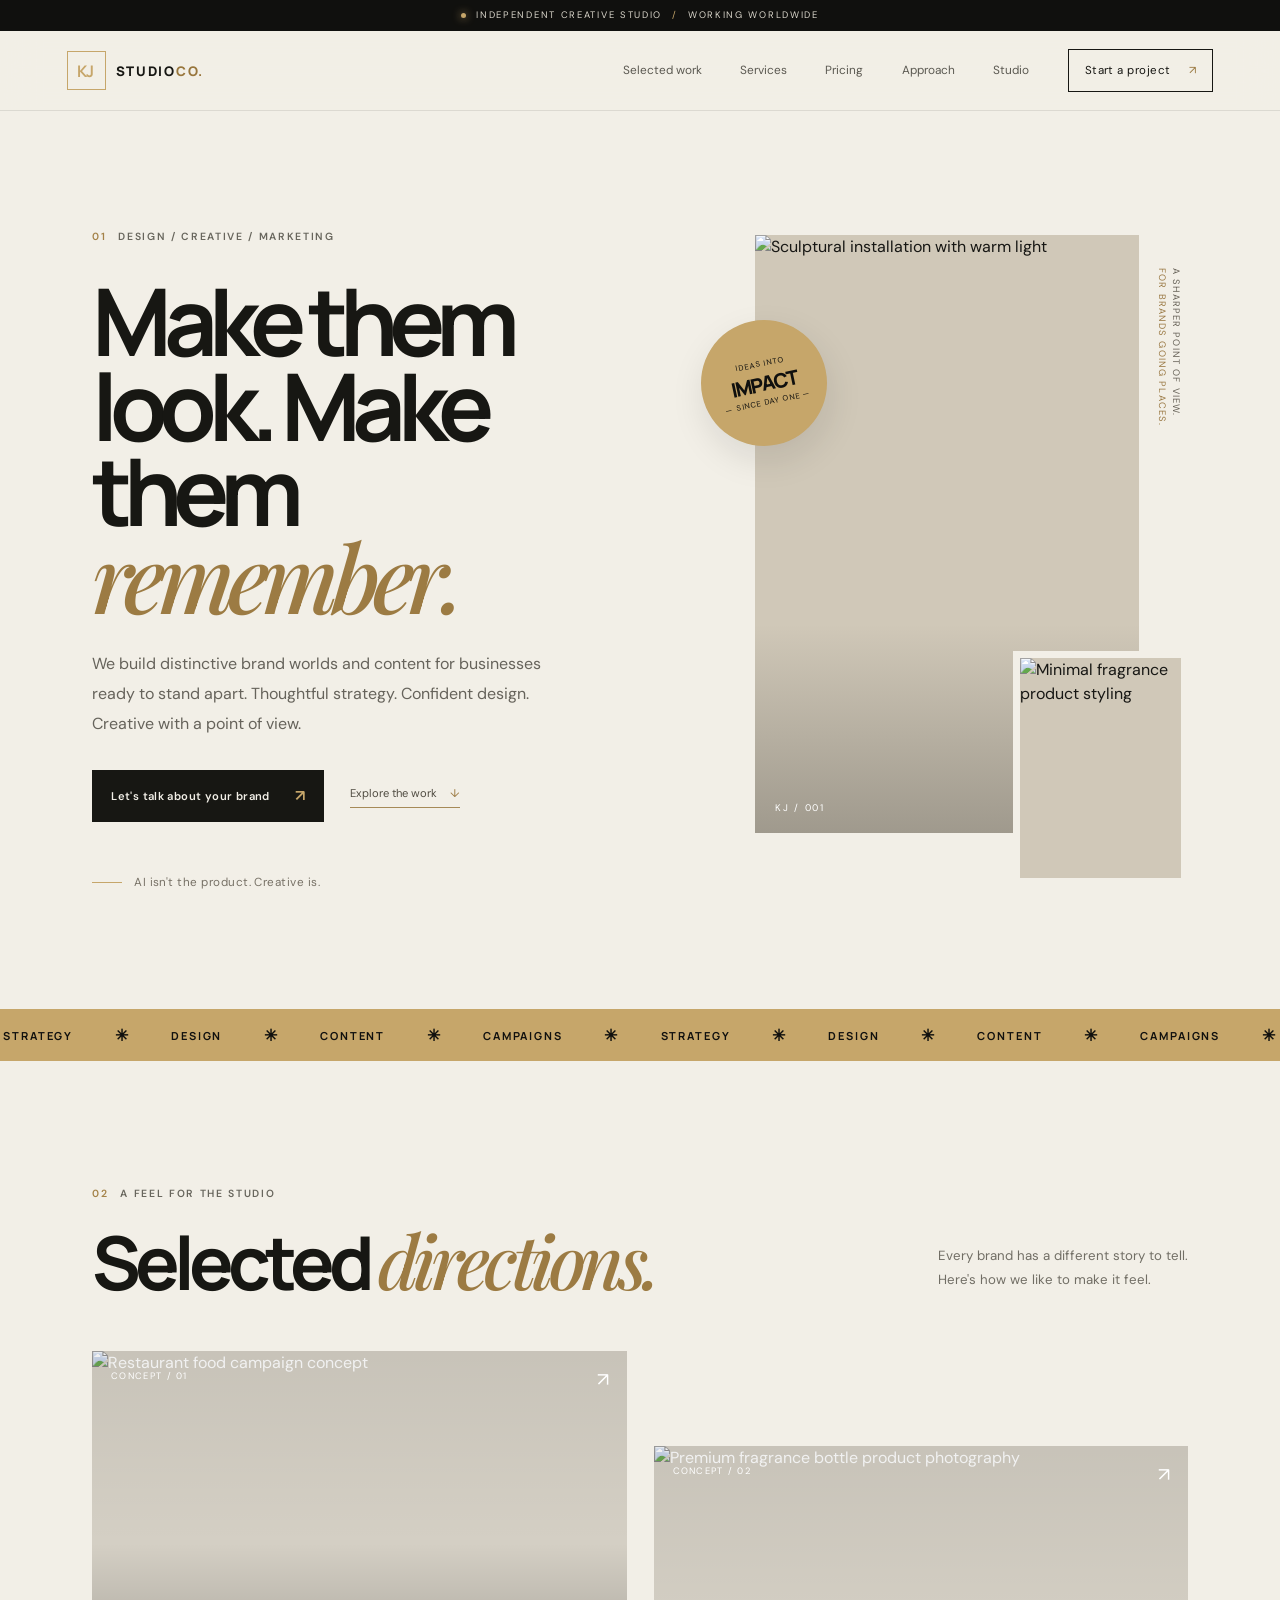
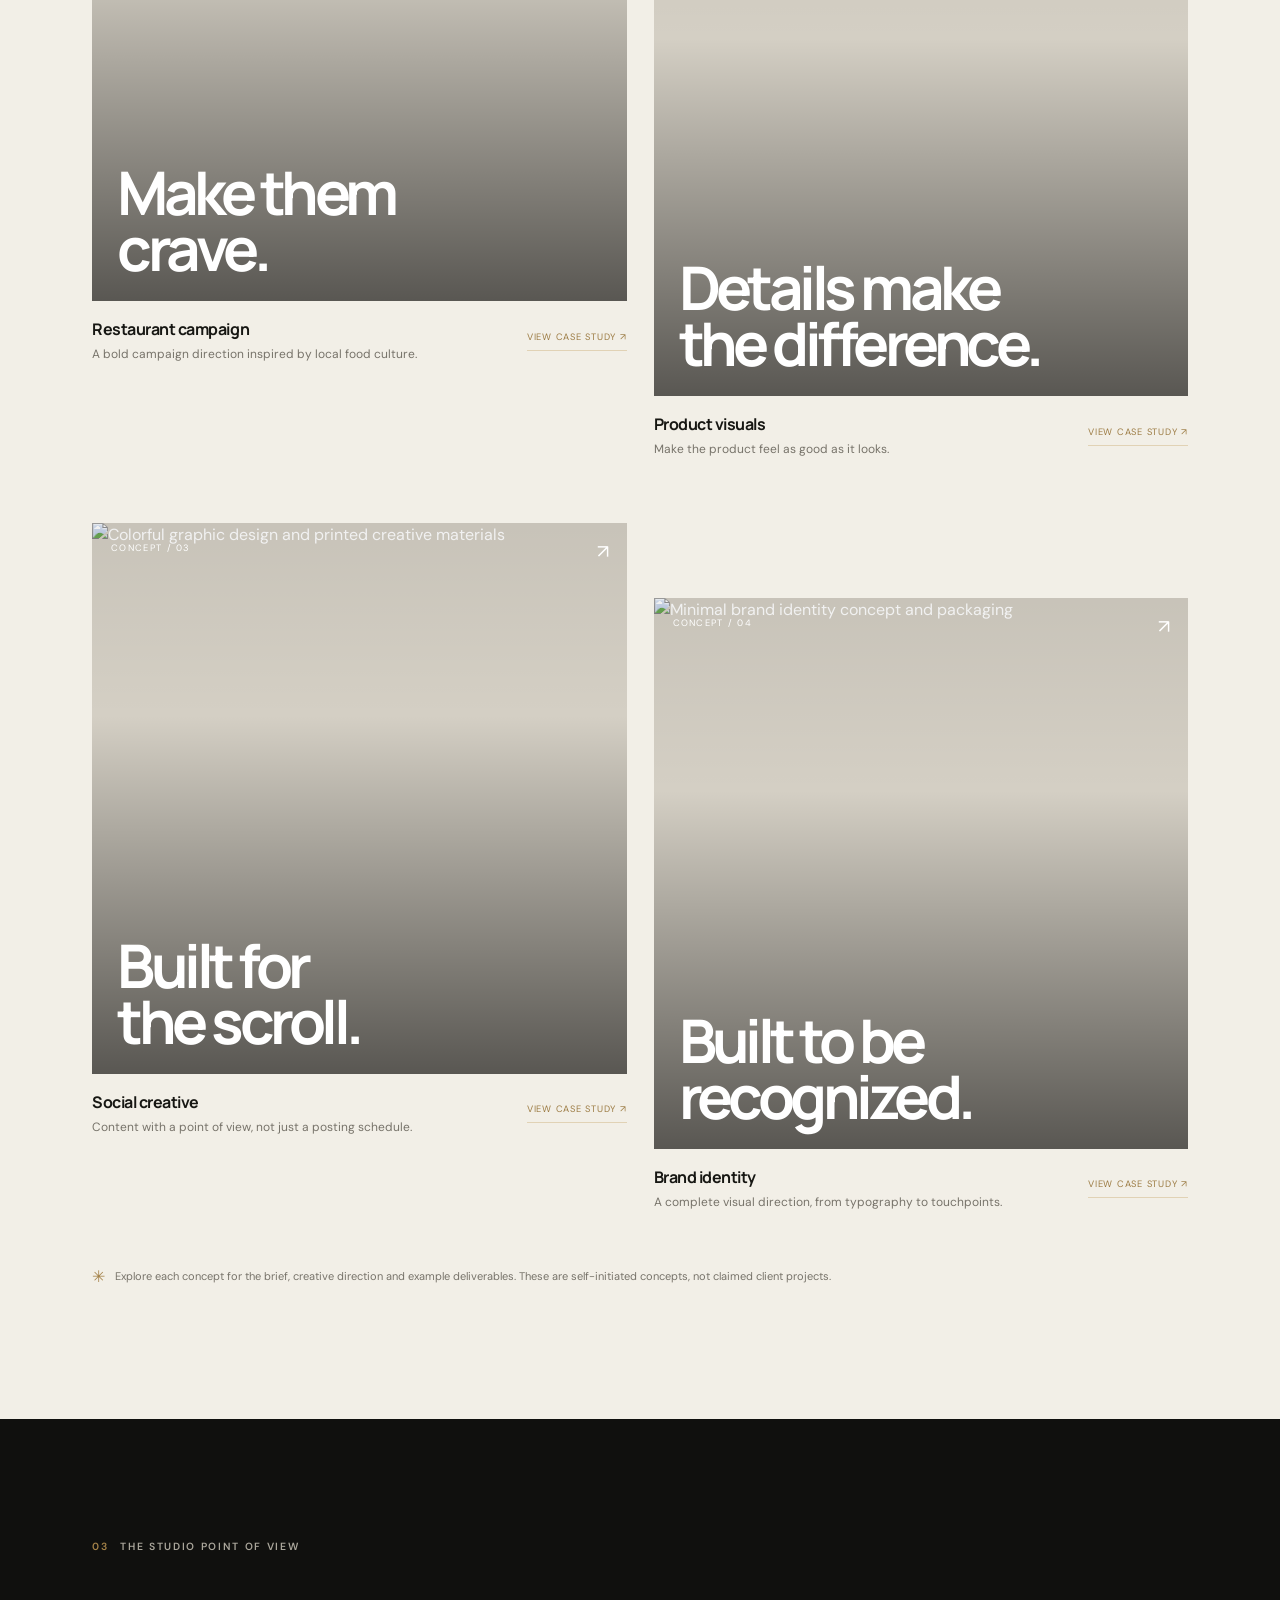
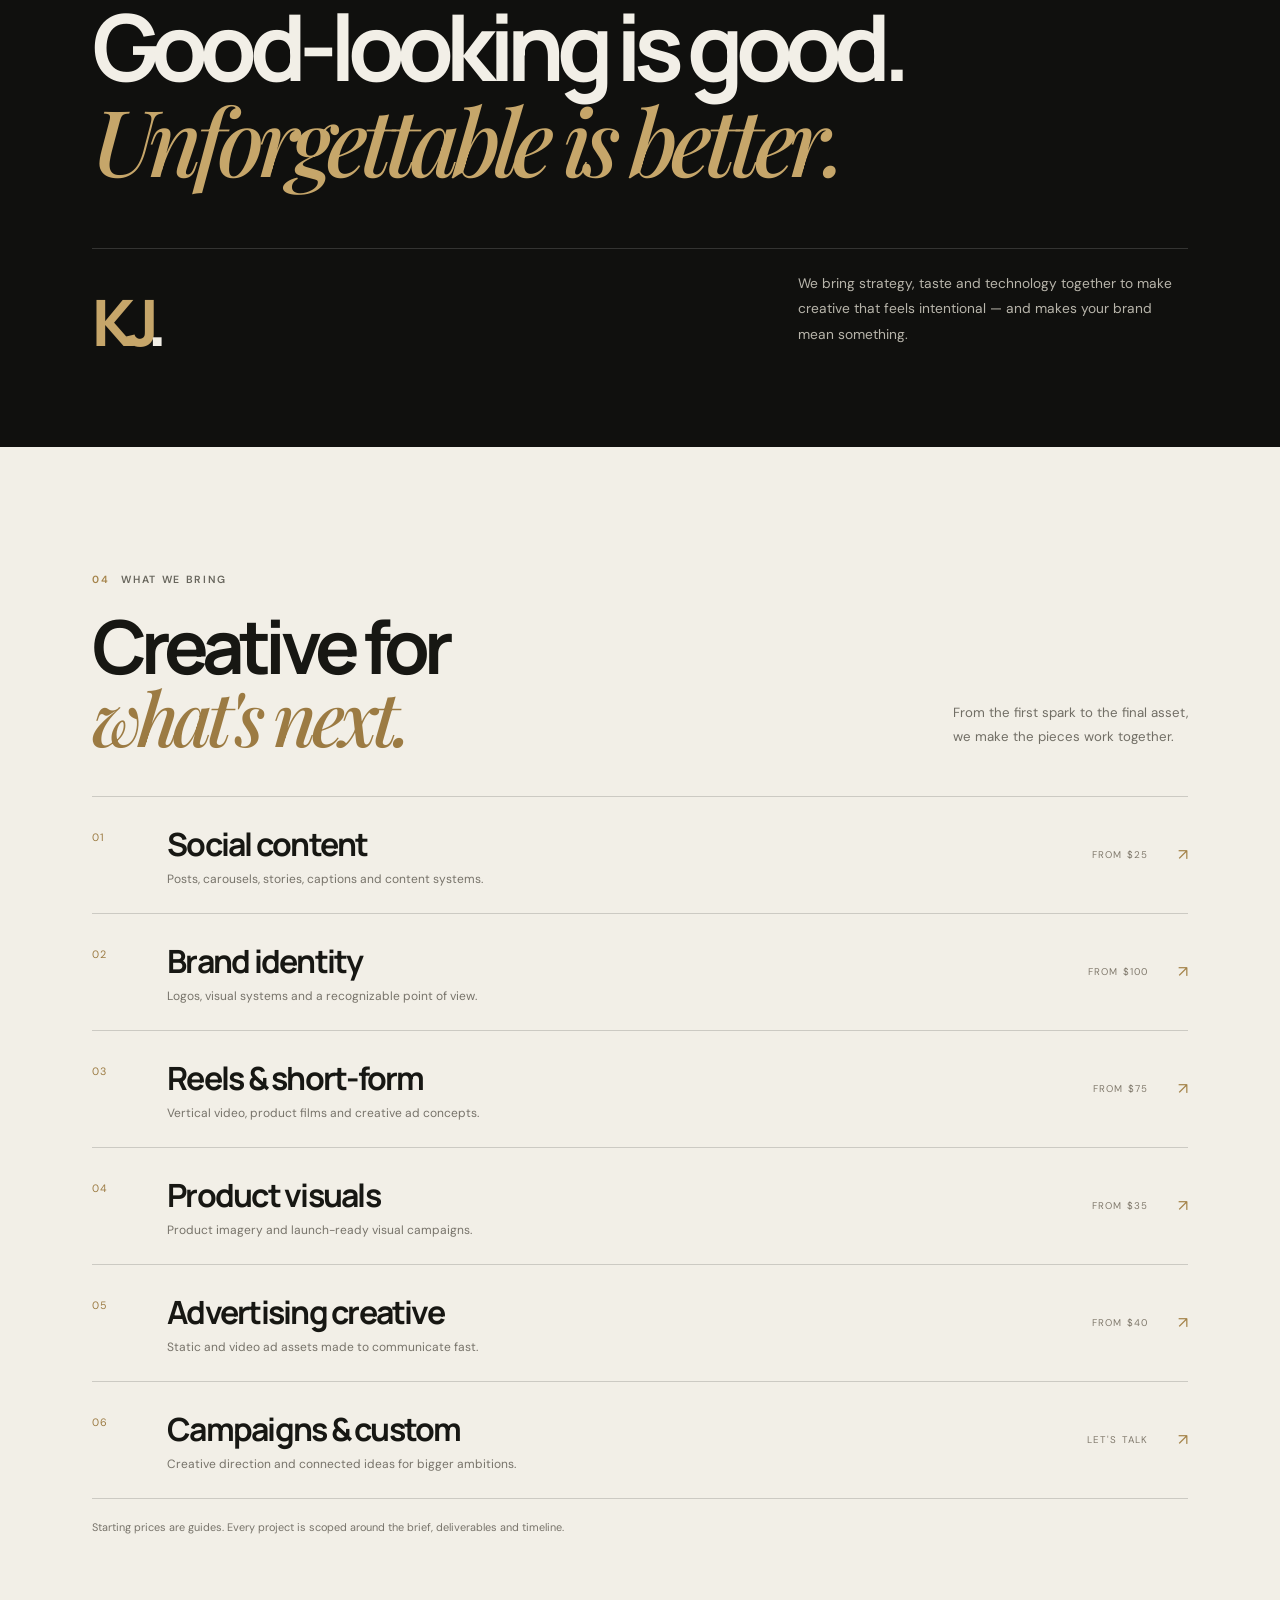
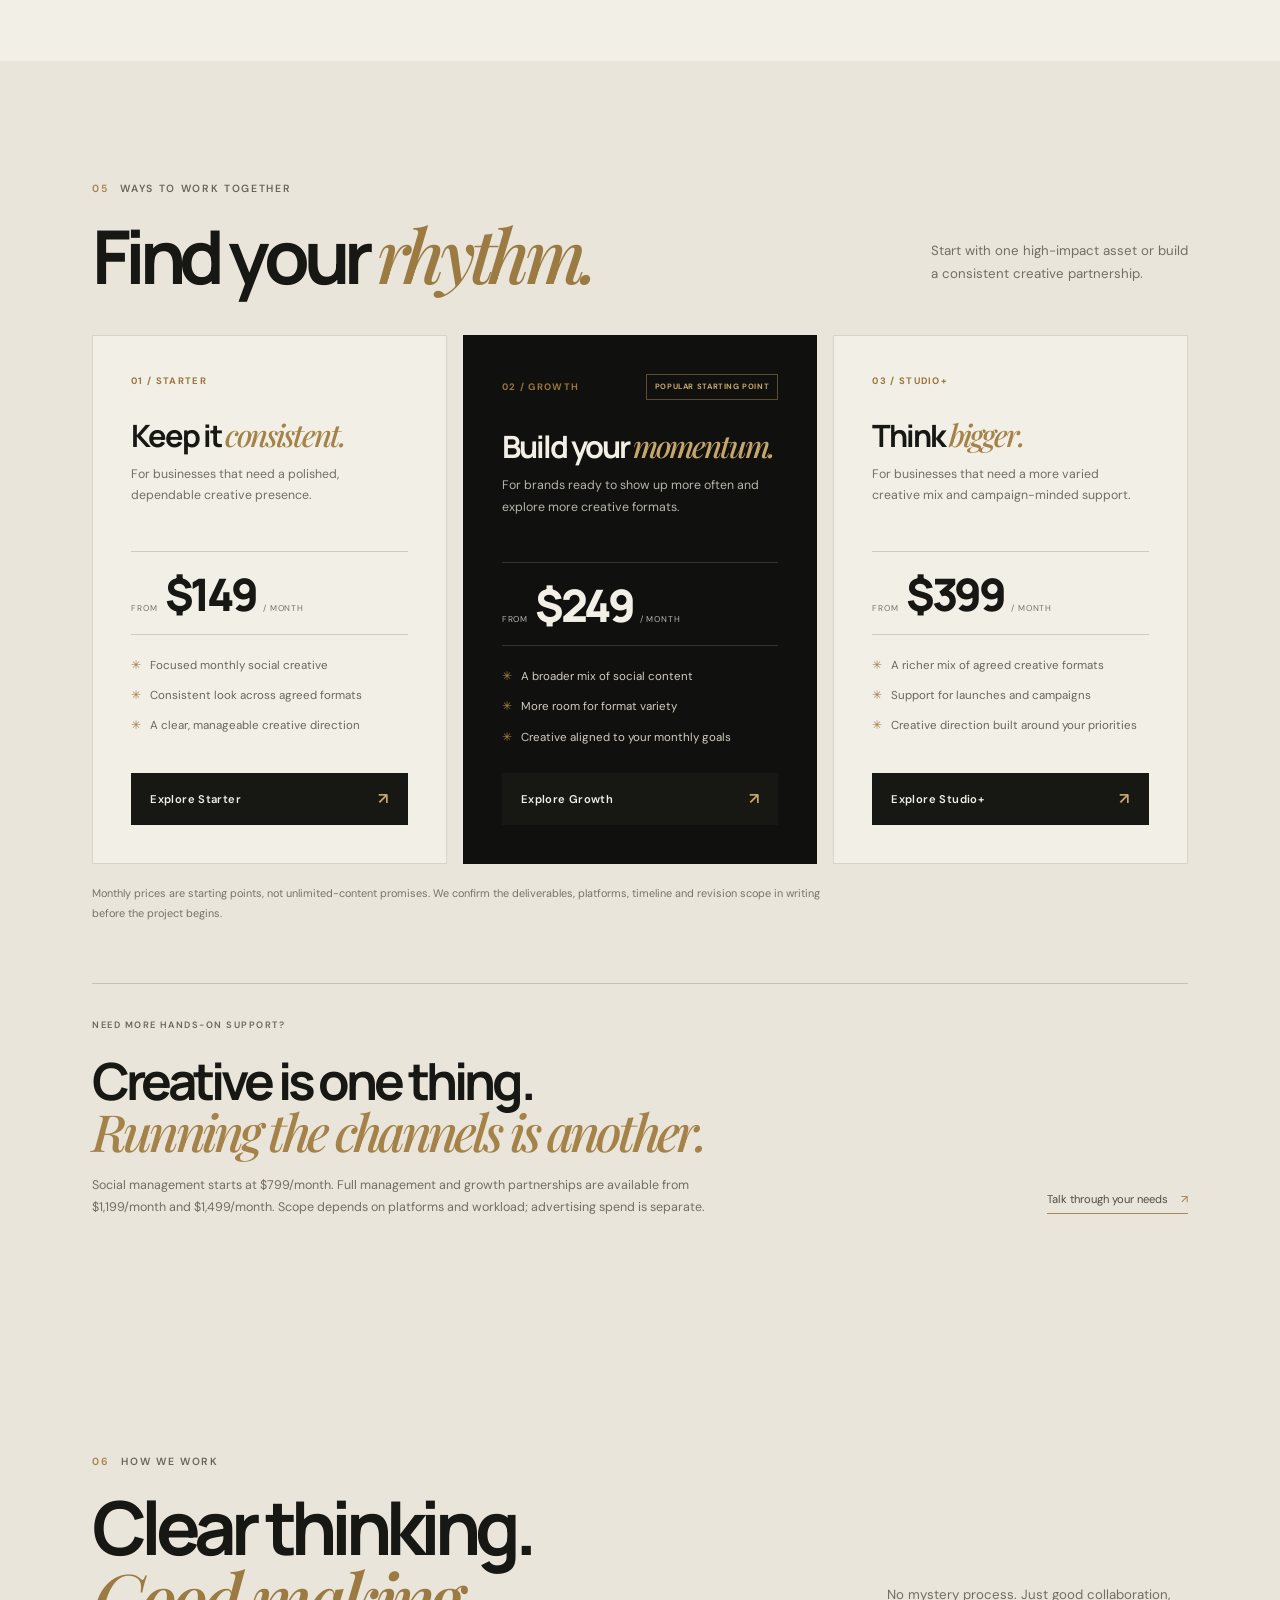
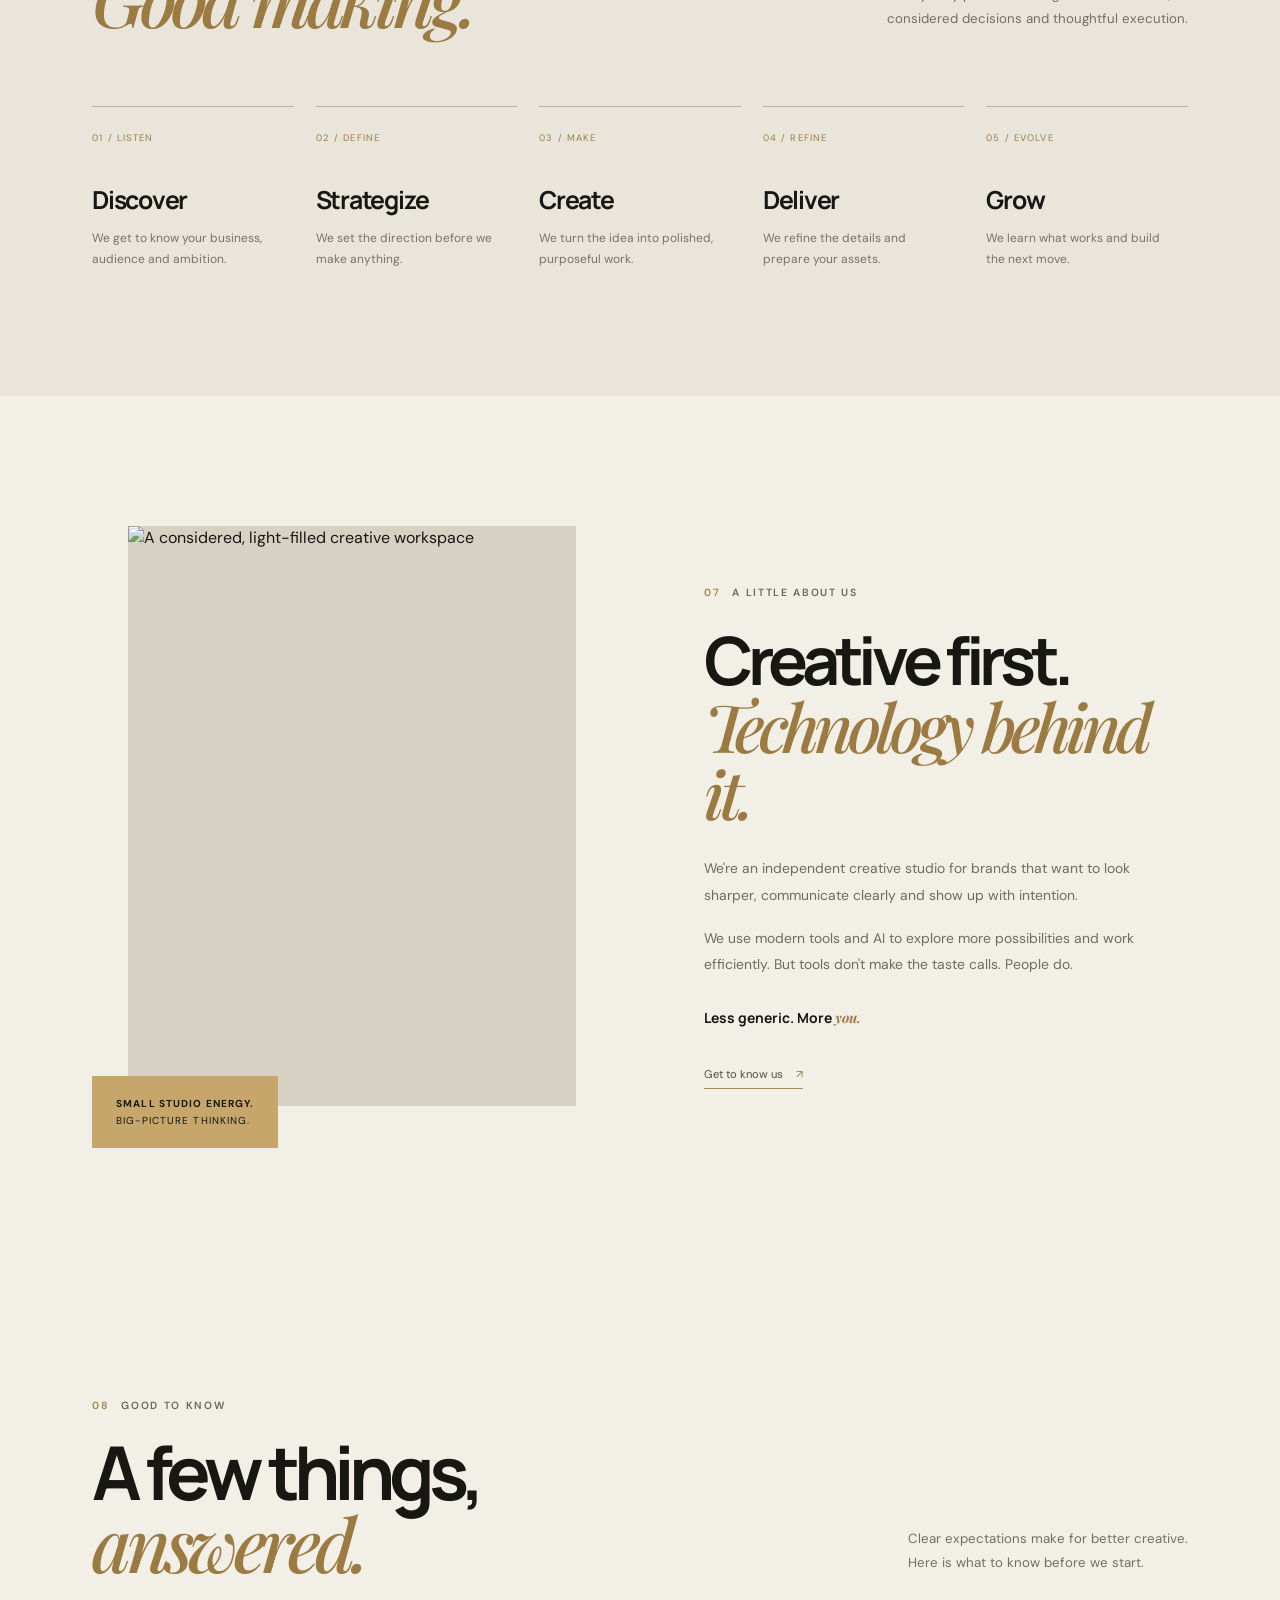
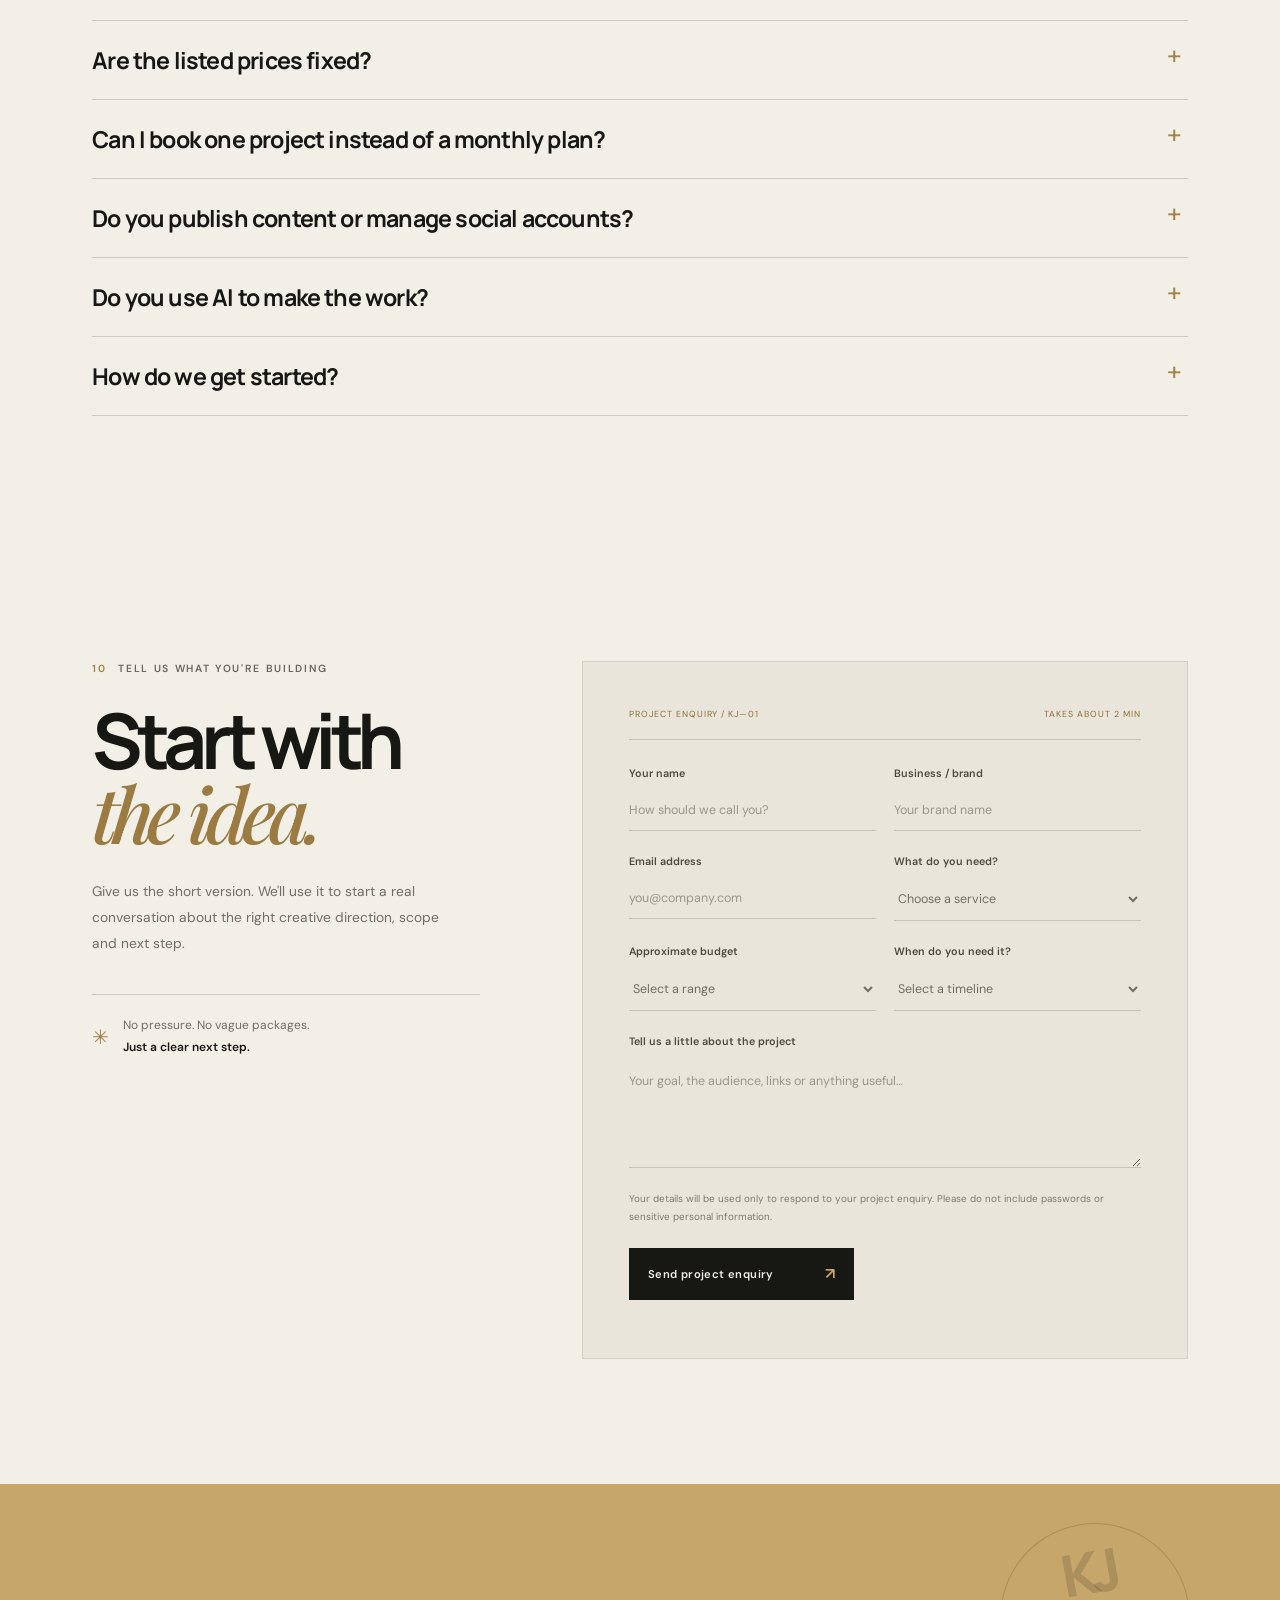
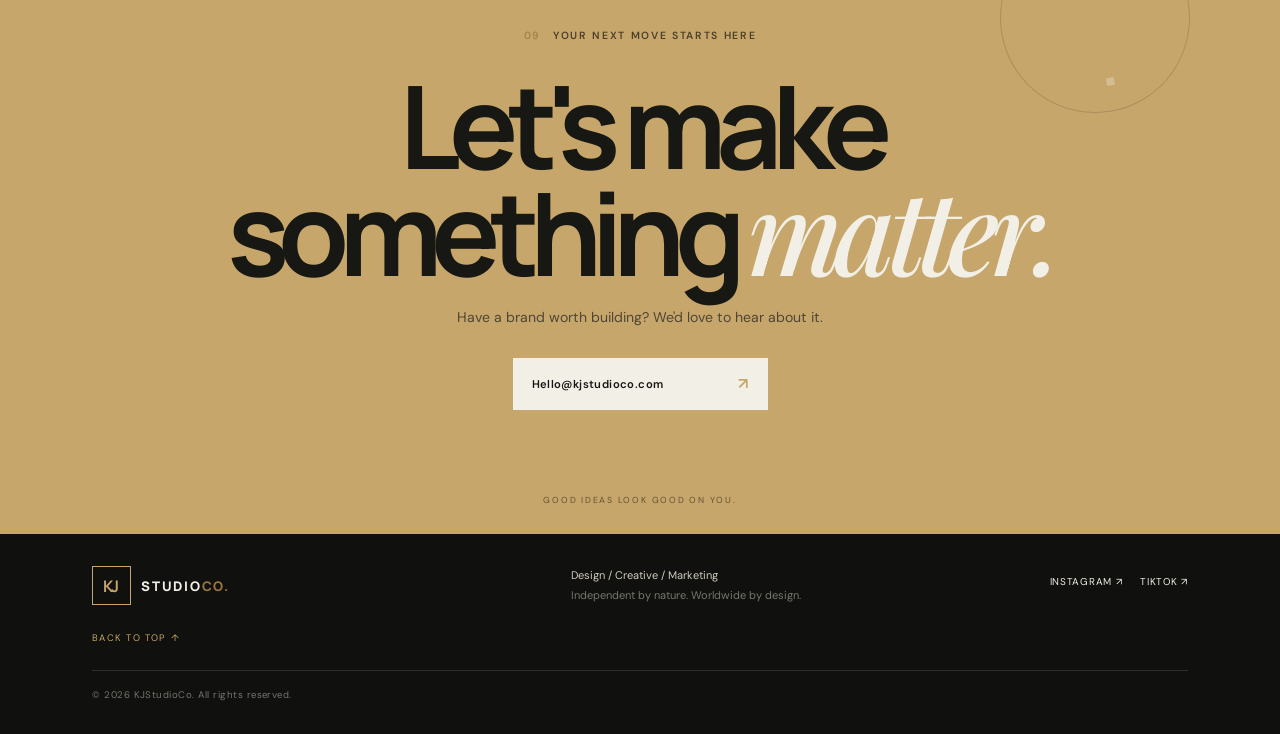
==== commit 11688162: "Make project enquiry form submit through Netlify Forms and add favicon" ====
--- a/index.html
+++ b/index.html
@@ -11,6 +11,7 @@
   <meta property="og:url" content="https://kjstudioco.com/">
   <meta name="twitter:card" content="summary_large_image">
   <link rel="canonical" href="https://kjstudioco.com/">
+  <link rel="icon" type="image/svg+xml" href="/favicon.svg">
   <title>KJStudioCo — Creative that makes brands matter</title>
   <link rel="preconnect" href="https://fonts.googleapis.com">
   <link rel="preconnect" href="https://fonts.gstatic.com" crossorigin>
@@ -162,7 +163,9 @@
         <p>Give us the short version. We'll use it to start a real conversation about the right creative direction, scope and next step.</p>
         <div class="inquiry-promise"><span>✳</span><p>No pressure. No vague packages.<br><strong>Just a clear next step.</strong></p></div>
       </div>
-      <form class="inquiry-form reveal" id="project-enquiry">
+      <form class="inquiry-form reveal" id="project-enquiry" name="project-enquiry" method="POST" action="/thank-you.html" data-netlify="true" netlify-honeypot="bot-field">
+        <input type="hidden" name="form-name" value="project-enquiry">
+        <p class="form-honeypot" hidden><label>Leave this field empty <input name="bot-field"></label></p>
         <div class="form-heading"><span>PROJECT ENQUIRY / KJ—01</span><span>TAKES ABOUT 2 MIN</span></div>
         <div class="form-grid">
           <label>Your name<input name="name" autocomplete="name" required placeholder="How should we call you?"></label>
@@ -173,8 +176,8 @@
           <label>When do you need it?<select name="timeline" required><option value="" disabled selected>Select a timeline</option><option>As soon as possible</option><option>Within 2 weeks</option><option>This month</option><option>Planning ahead</option></select></label>
           <label class="form-full">Tell us a little about the project<textarea name="message" rows="4" placeholder="Your goal, the audience, links or anything useful…"></textarea></label>
         </div>
-        <p class="form-privacy">Your details are used only to respond to this enquiry. Submitting opens your email app with the message ready to send; nothing is sent automatically.</p>
-        <button class="button button-dark form-submit" type="submit">Prepare my enquiry <span>↗</span></button>
+        <p class="form-privacy">Your details will be used only to respond to your project enquiry. Please do not include passwords or sensitive personal information.</p>
+        <button class="button button-dark form-submit" type="submit">Send project enquiry <span>↗</span></button>
         <p class="form-status" id="form-status" aria-live="polite"></p>
       </form>
     </section>
--- a/styles.css
+++ b/styles.css
@@ -159,3 +159,28 @@
   *,*::before,*::after{animation-duration:.01ms!important;animation-iteration-count:1!important;transition-duration:.01ms!important}
   .reveal{opacity:1!important;transform:none!important}
 }
+
+
+/* Project enquiry form */
+.inquiry-section{display:grid;grid-template-columns:.78fr 1.22fr;gap:clamp(40px,8vw,120px);padding-top:120px;padding-bottom:125px;align-items:start}
+.inquiry-intro{position:sticky;top:115px}
+.inquiry-intro h2{font:700 clamp(3.2rem,6vw,6rem)/.94 var(--display);letter-spacing:-.085em;margin:27px 0}
+.inquiry-intro h2 em{font-family:var(--serif);font-weight:500;color:#9c7b43}
+.inquiry-intro>p:not(.eyebrow){max-width:360px;font-size:.86rem;line-height:1.9;color:#716e65}
+.inquiry-promise{display:flex;align-items:center;gap:14px;margin-top:38px;padding-top:20px;border-top:1px solid var(--line);font-size:.75rem;line-height:1.8;color:#716e65}
+.inquiry-promise>span{color:#a48248;font-size:1.25rem}.inquiry-promise strong{color:var(--ink);font-weight:600}
+.inquiry-form{background:var(--paper);padding:clamp(24px,4vw,46px);border:1px solid rgba(23,23,19,.1)}
+.form-heading{display:flex;justify-content:space-between;gap:12px;border-bottom:1px solid var(--line);padding-bottom:18px;margin-bottom:25px;font-size:.55rem;letter-spacing:.11em;color:#8e6d37}
+.form-grid{display:grid;grid-template-columns:1fr 1fr;gap:22px 18px}
+.form-grid label{display:flex;flex-direction:column;gap:9px;font-size:.67rem;font-weight:600;color:#4d4a42}
+.form-grid input,.form-grid select,.form-grid textarea{width:100%;min-width:0;border:0;border-bottom:1px solid #c9c2b5;background:transparent;border-radius:0;padding:12px 0;color:var(--ink);font:400 .78rem var(--sans);outline:none}
+.form-grid input:focus,.form-grid select:focus,.form-grid textarea:focus{border-color:#9c7b43;box-shadow:0 1px 0 #9c7b43}
+.form-grid input::placeholder,.form-grid textarea::placeholder{color:#9a968d}
+.form-grid select{color:#716e65}.form-grid select:valid{color:var(--ink)}
+.form-grid textarea{resize:vertical;line-height:1.7}
+.form-full{grid-column:1/-1}
+.form-privacy{font-size:.62rem;line-height:1.8;color:#817b70;margin:22px 0}
+.form-submit{border:0;cursor:pointer;min-width:225px}
+.form-status{font-size:.72rem;color:#716e65;margin-top:12px;line-height:1.7}
+@media(max-width:800px){.inquiry-section{grid-template-columns:1fr;gap:35px;padding-top:82px;padding-bottom:88px}.inquiry-intro{position:static}.inquiry-intro h2{font-size:clamp(3.3rem,12vw,5rem)}}
+@media(max-width:480px){.inquiry-form{padding:22px 18px}.form-grid{grid-template-columns:1fr;gap:18px}.form-full{grid-column:auto}.form-heading{font-size:.48rem}.form-submit{width:100%}}
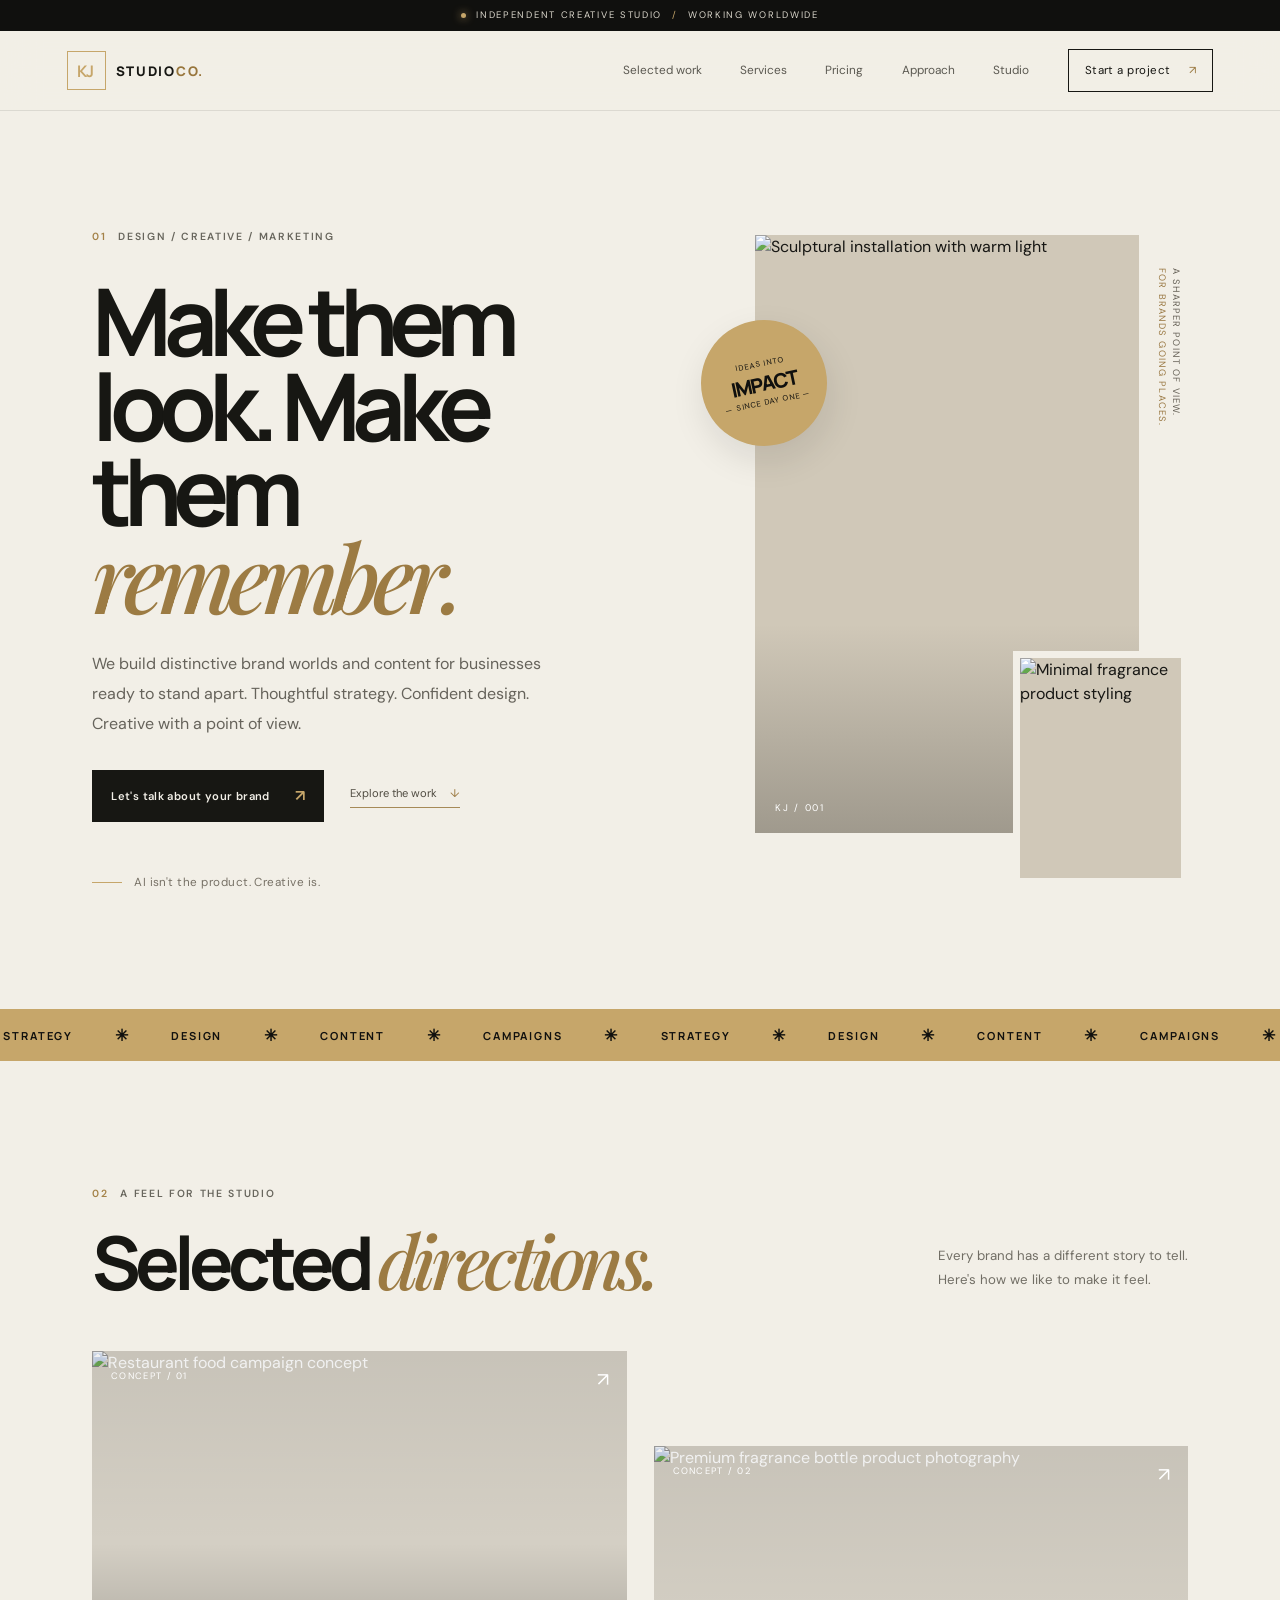
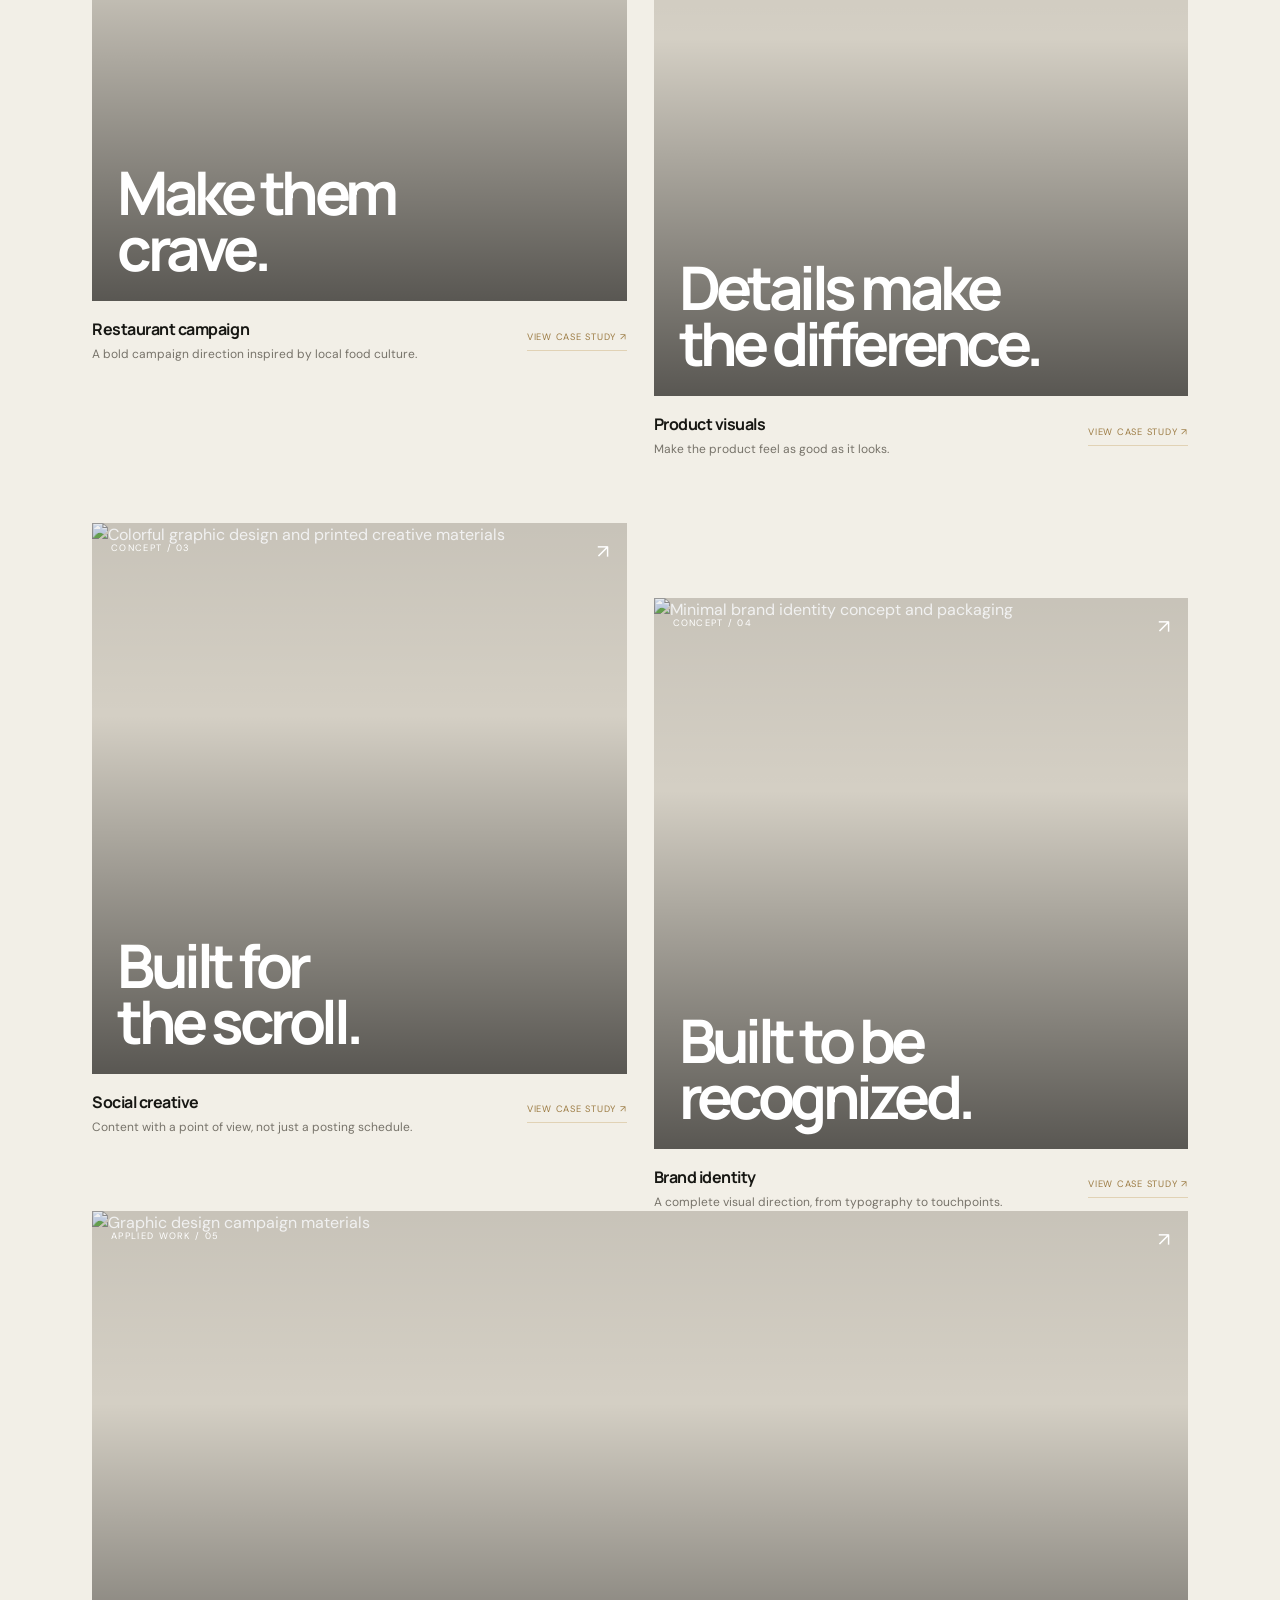
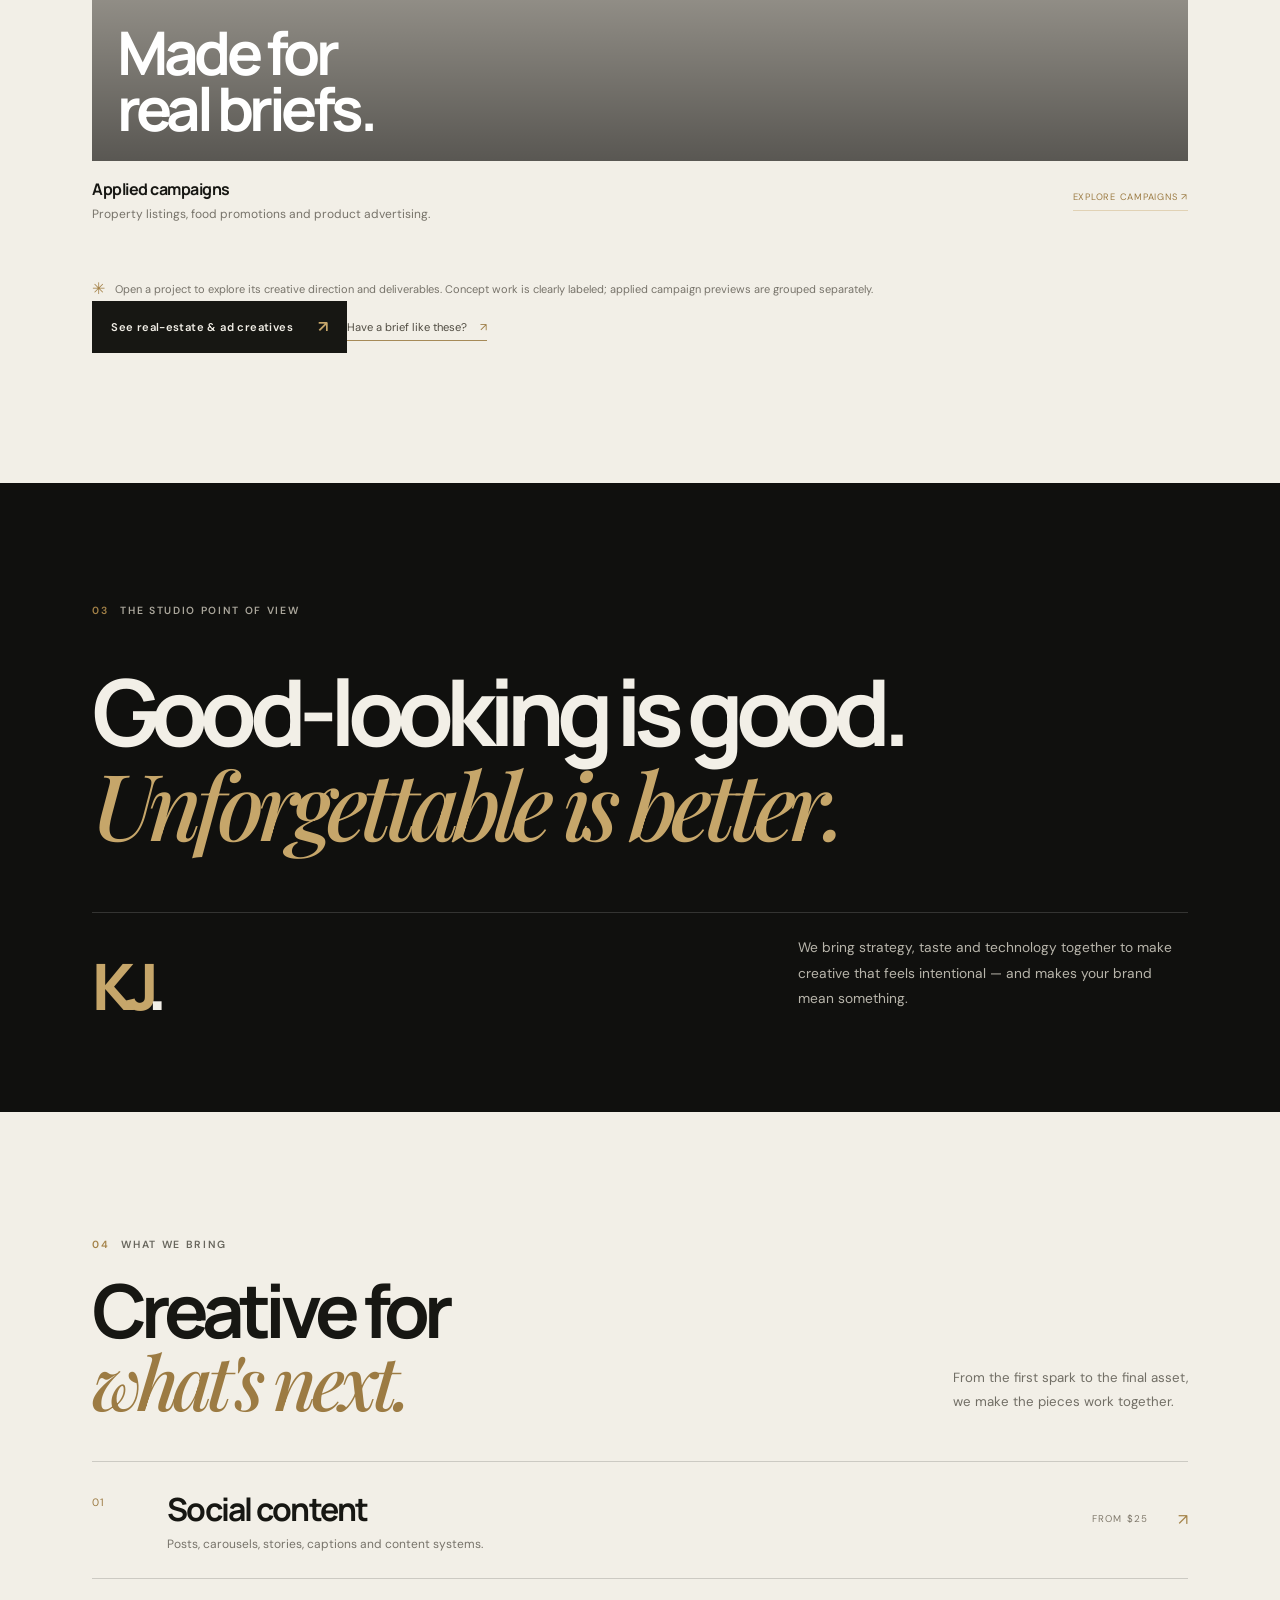
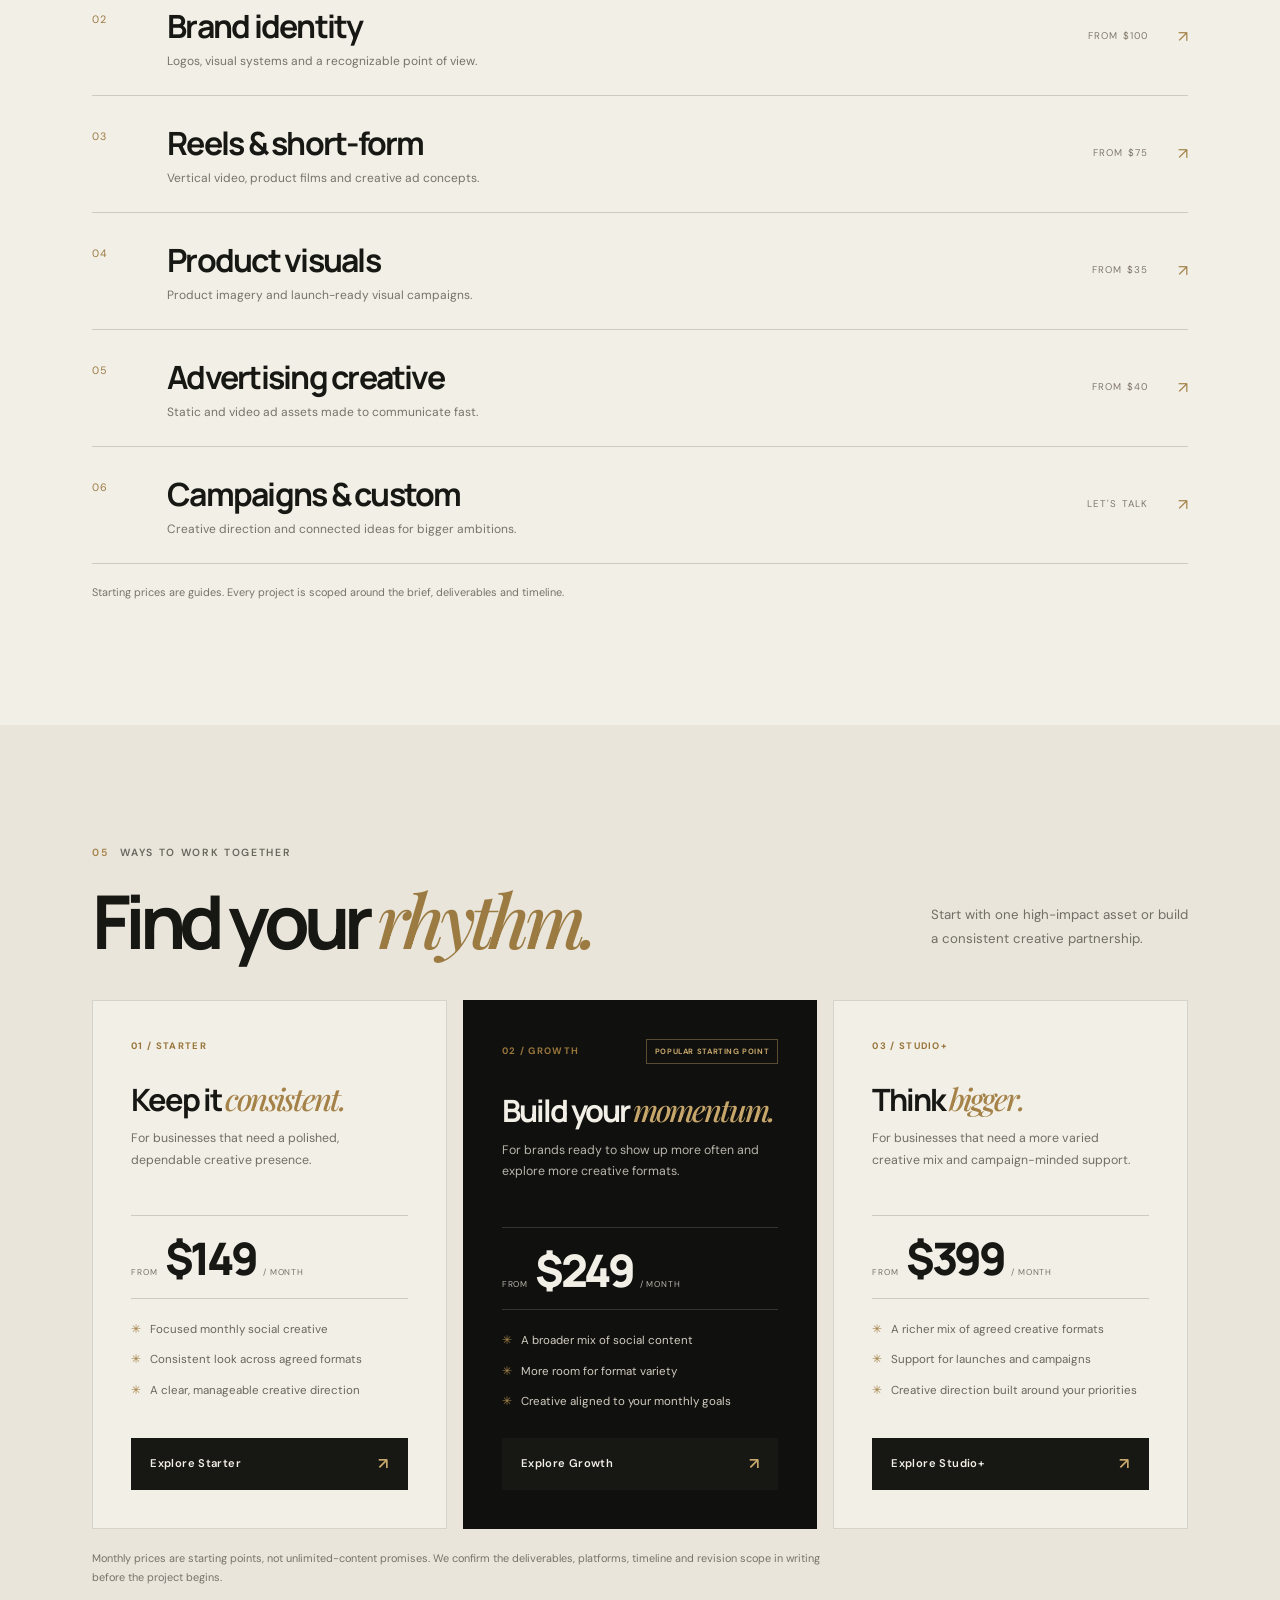
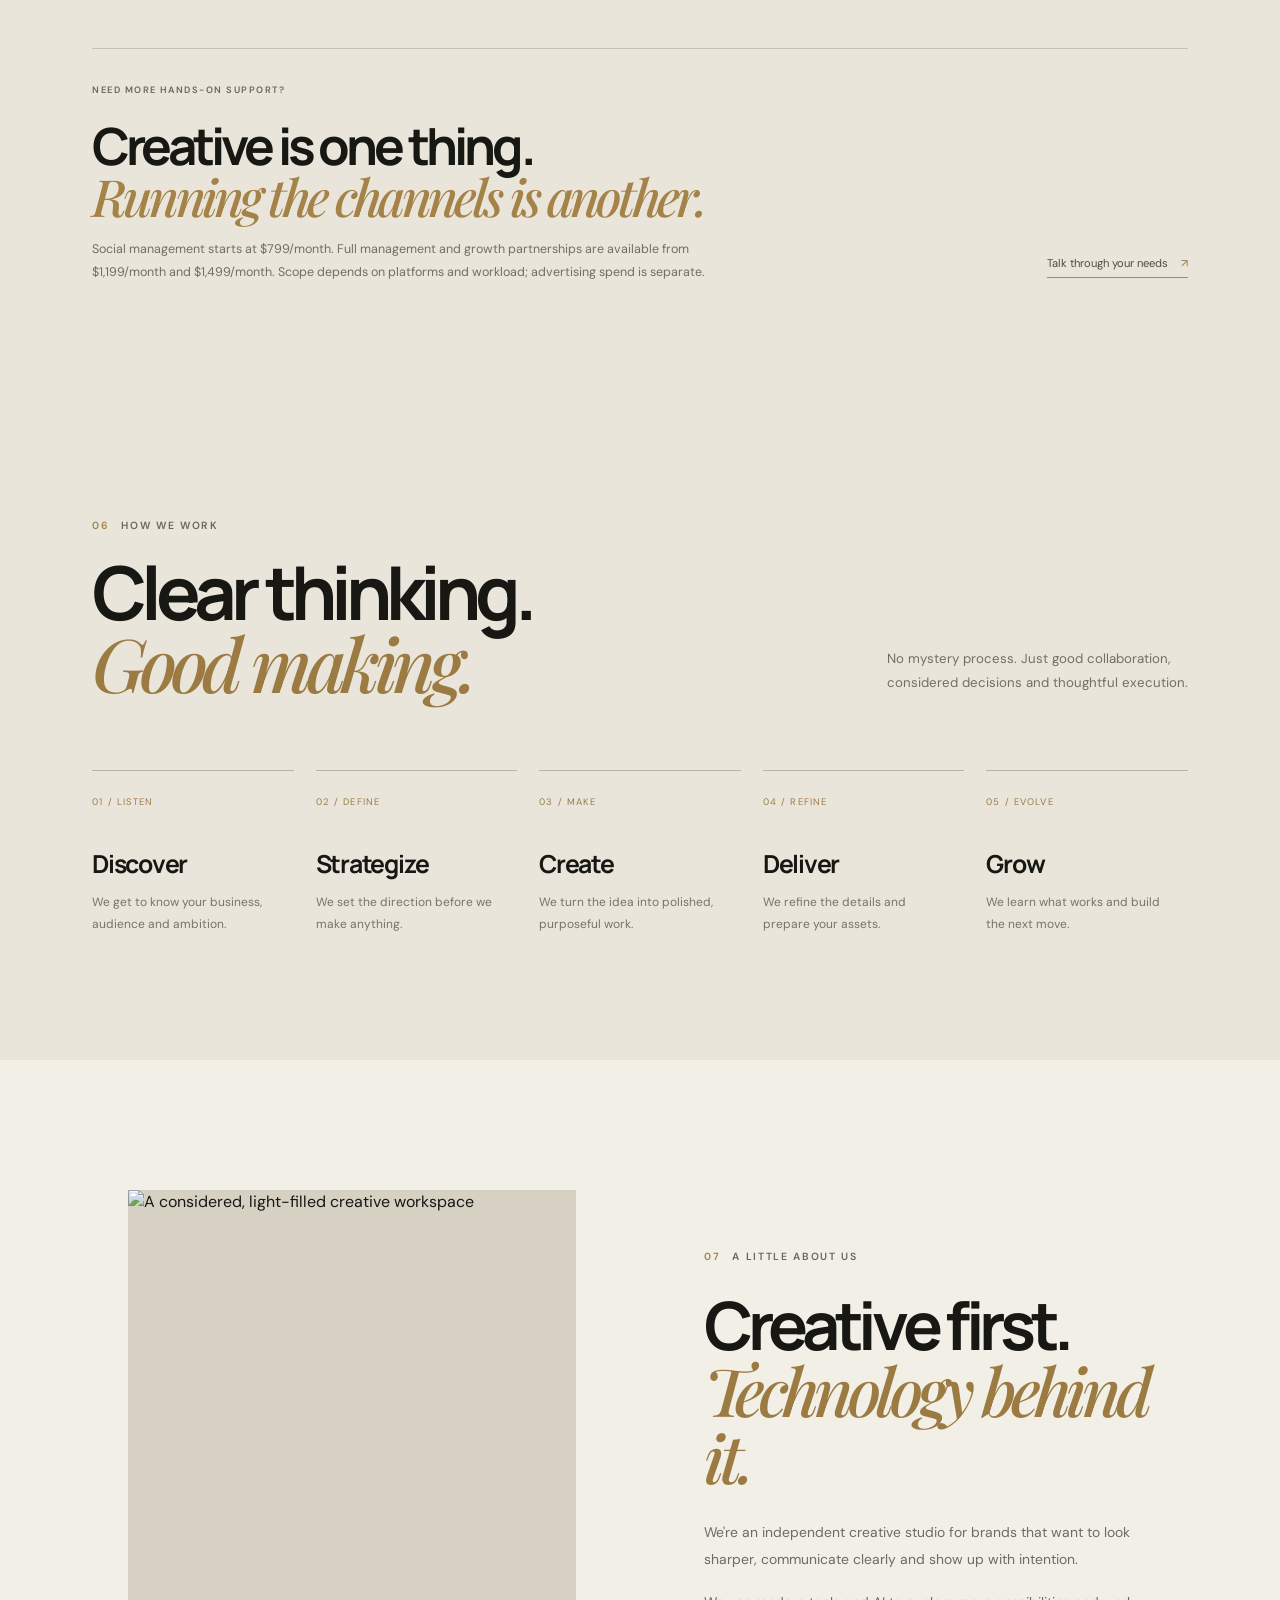
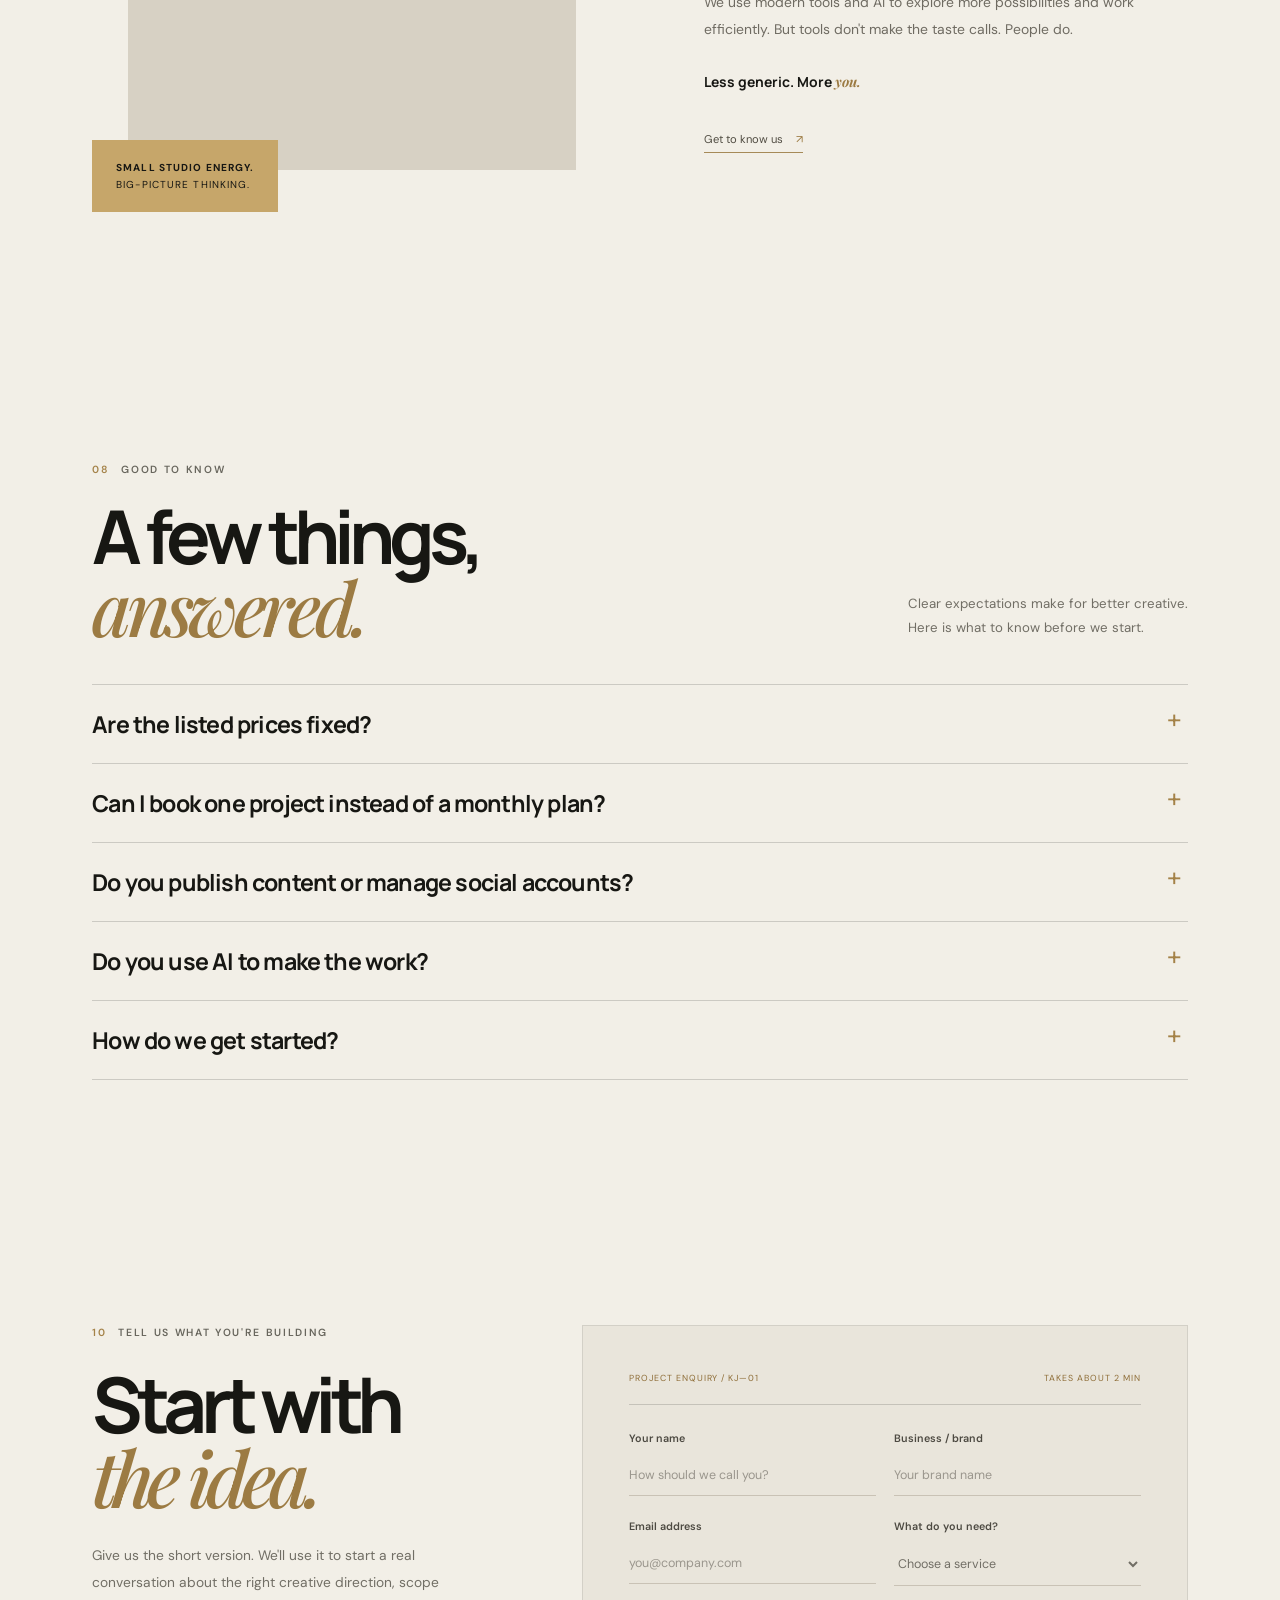
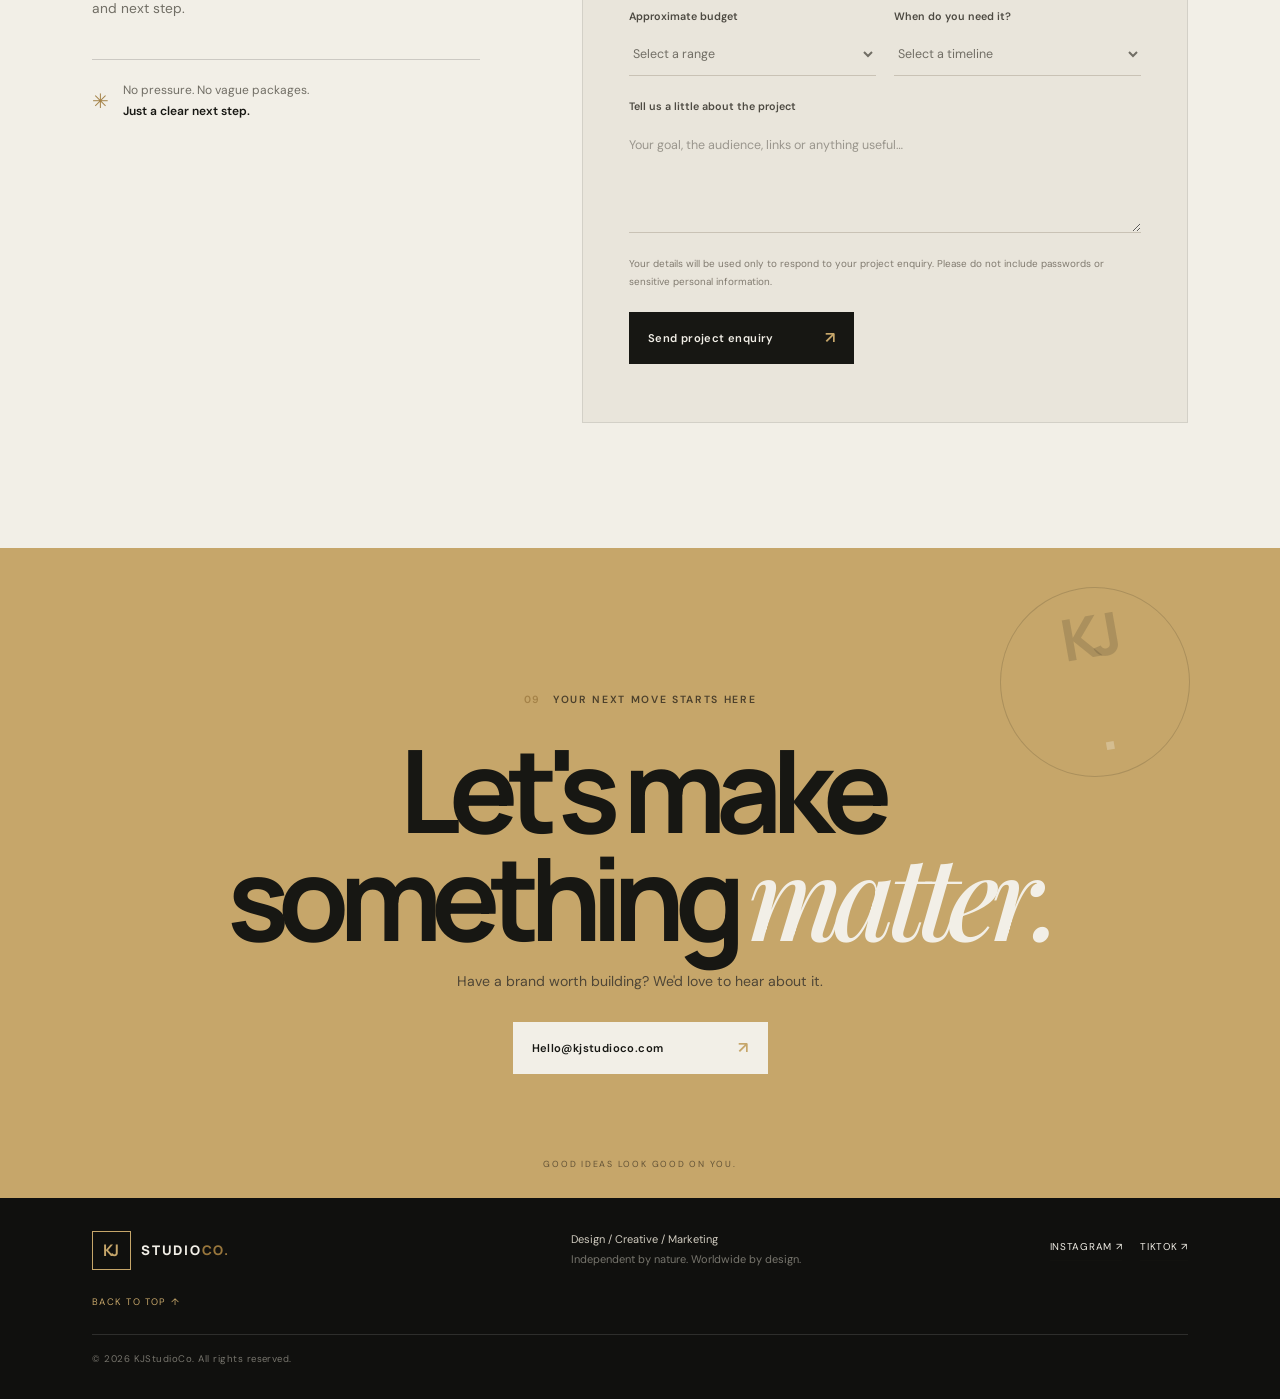
==== commit e4bfc500: "Expand portfolio with applied campaign work and clear portfolio CTA" ====
--- a/index.html
+++ b/index.html
@@ -69,7 +69,13 @@
           <div class="project-meta"><div><h3>Brand identity</h3><p>A complete visual direction, from typography to touchpoints.</p></div><a class="case-study-link" href="work/brand-identity.html">VIEW CASE STUDY ↗</a></div>
         </article>
       </div>
-      <p class="portfolio-note"><span>✳</span> Explore each concept for the brief, creative direction and example deliverables. These are self-initiated concepts, not claimed client projects.</p>
+        <article class="project project-large reveal">
+          <a class="project-visual visual-motion" href="/work/applied-campaigns.html" aria-label="View applied campaigns including real estate listings, restaurant ads and product promotions"><img src="https://images.unsplash.com/photo-1558655146-d09347e92766?auto=format&fit=crop&w=1200&q=85" alt="Graphic design campaign materials" loading="lazy"><span class="visual-tag">APPLIED WORK / 05</span><span class="visual-arrow">↗</span><div class="visual-title">Made for<br>real briefs.</div></a>
+          <div class="project-meta"><div><h3>Applied campaigns</h3><p>Property listings, food promotions and product advertising.</p></div><a class="case-study-link" href="/work/applied-campaigns.html">EXPLORE CAMPAIGNS ↗</a></div>
+        </article>
+      </div>
+      <p class="portfolio-note"><span>✳</span> Open a project to explore its creative direction and deliverables. Concept work is clearly labeled; applied campaign previews are grouped separately.</p>
+      <div class="portfolio-action"><a class="button button-dark" href="/work/applied-campaigns.html">See real-estate & ad creatives <span>↗</span></a><a class="text-link" href="#contact">Have a brief like these? <span>↗</span></a></div>
     </section>
 
     <section class="manifesto">
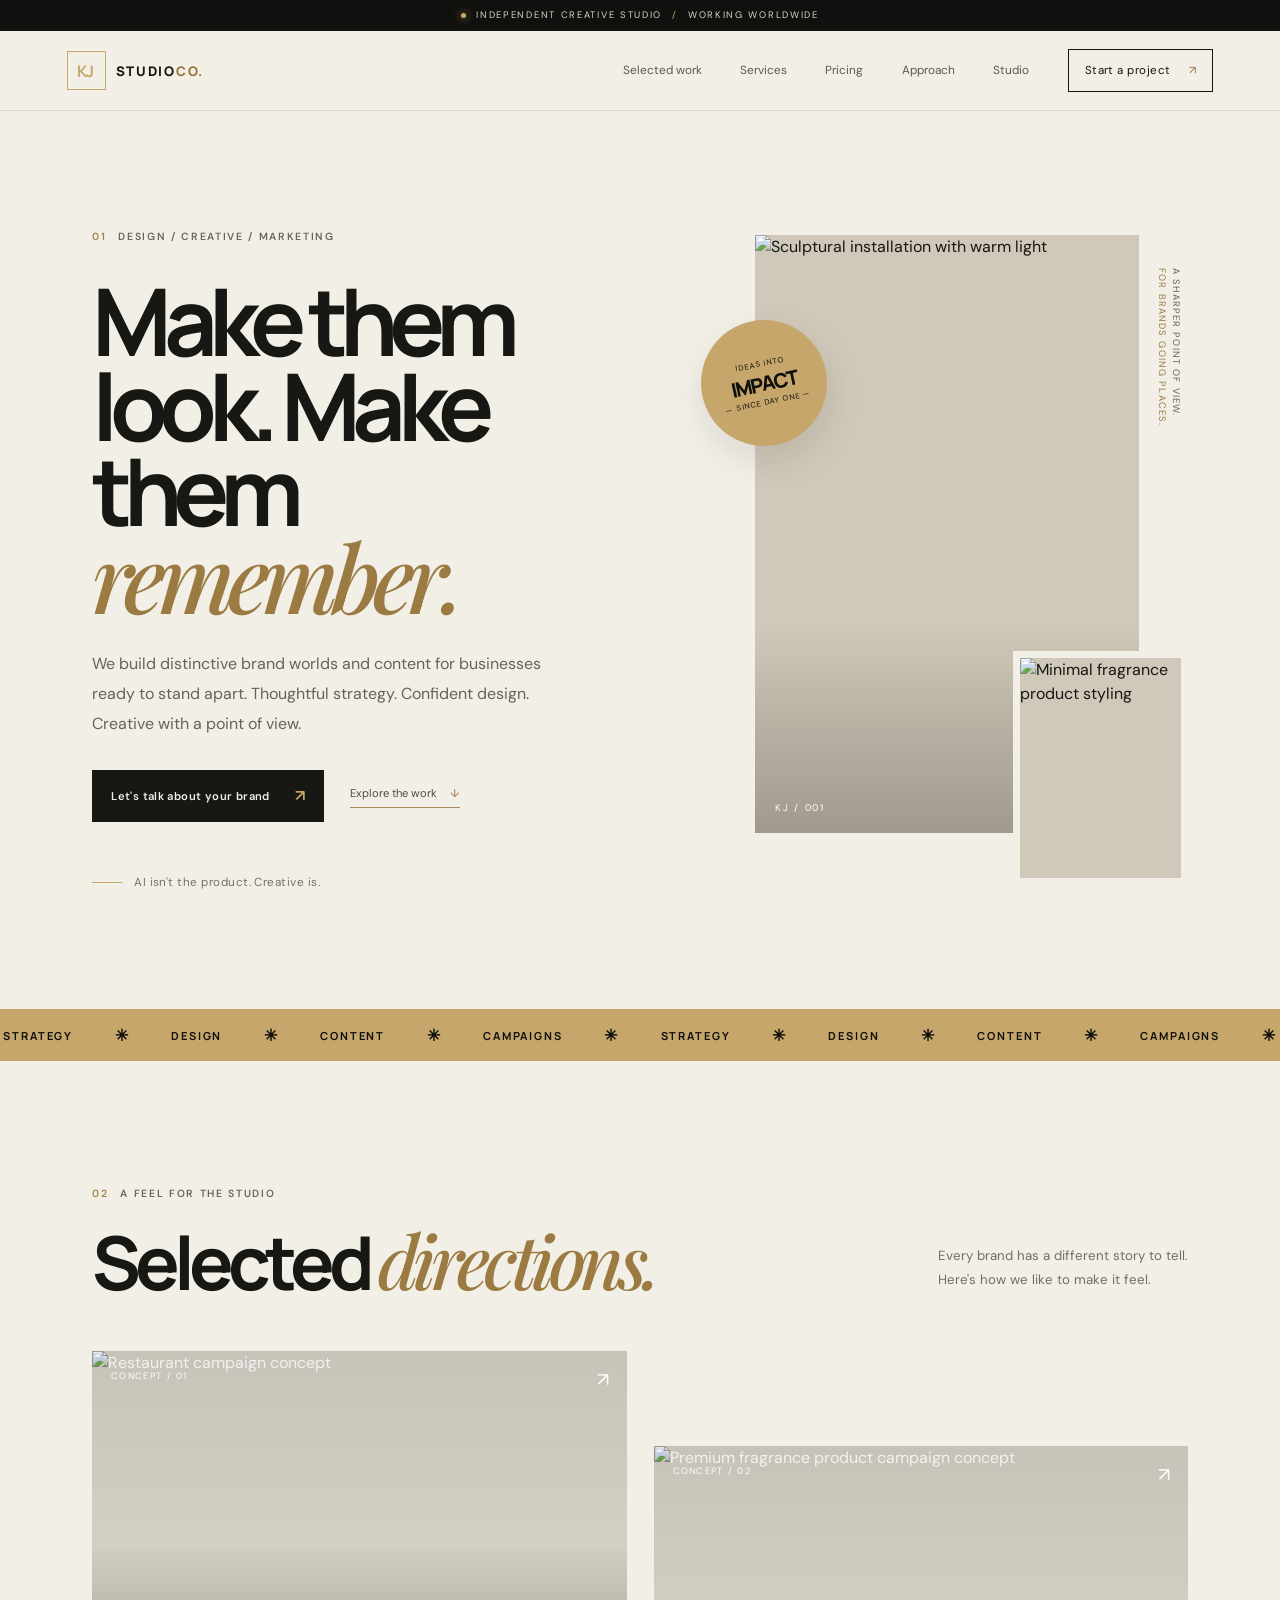
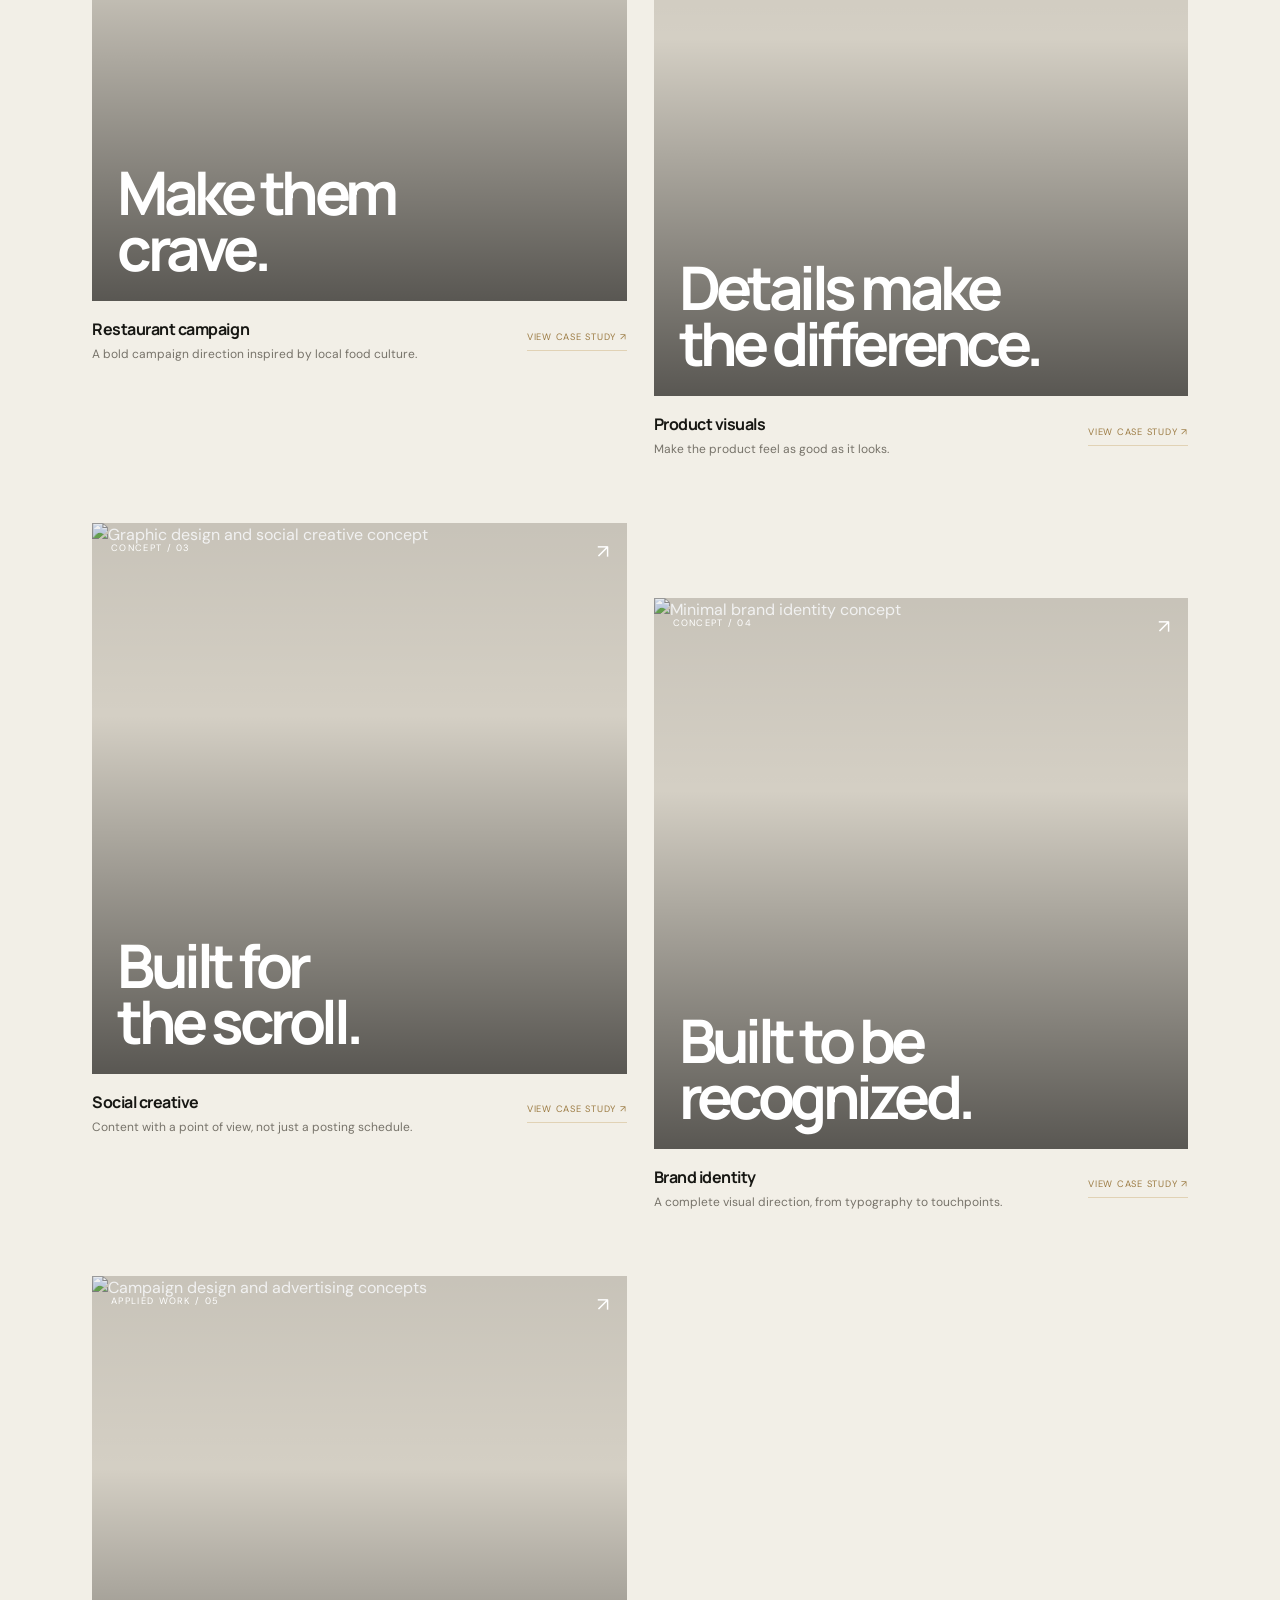
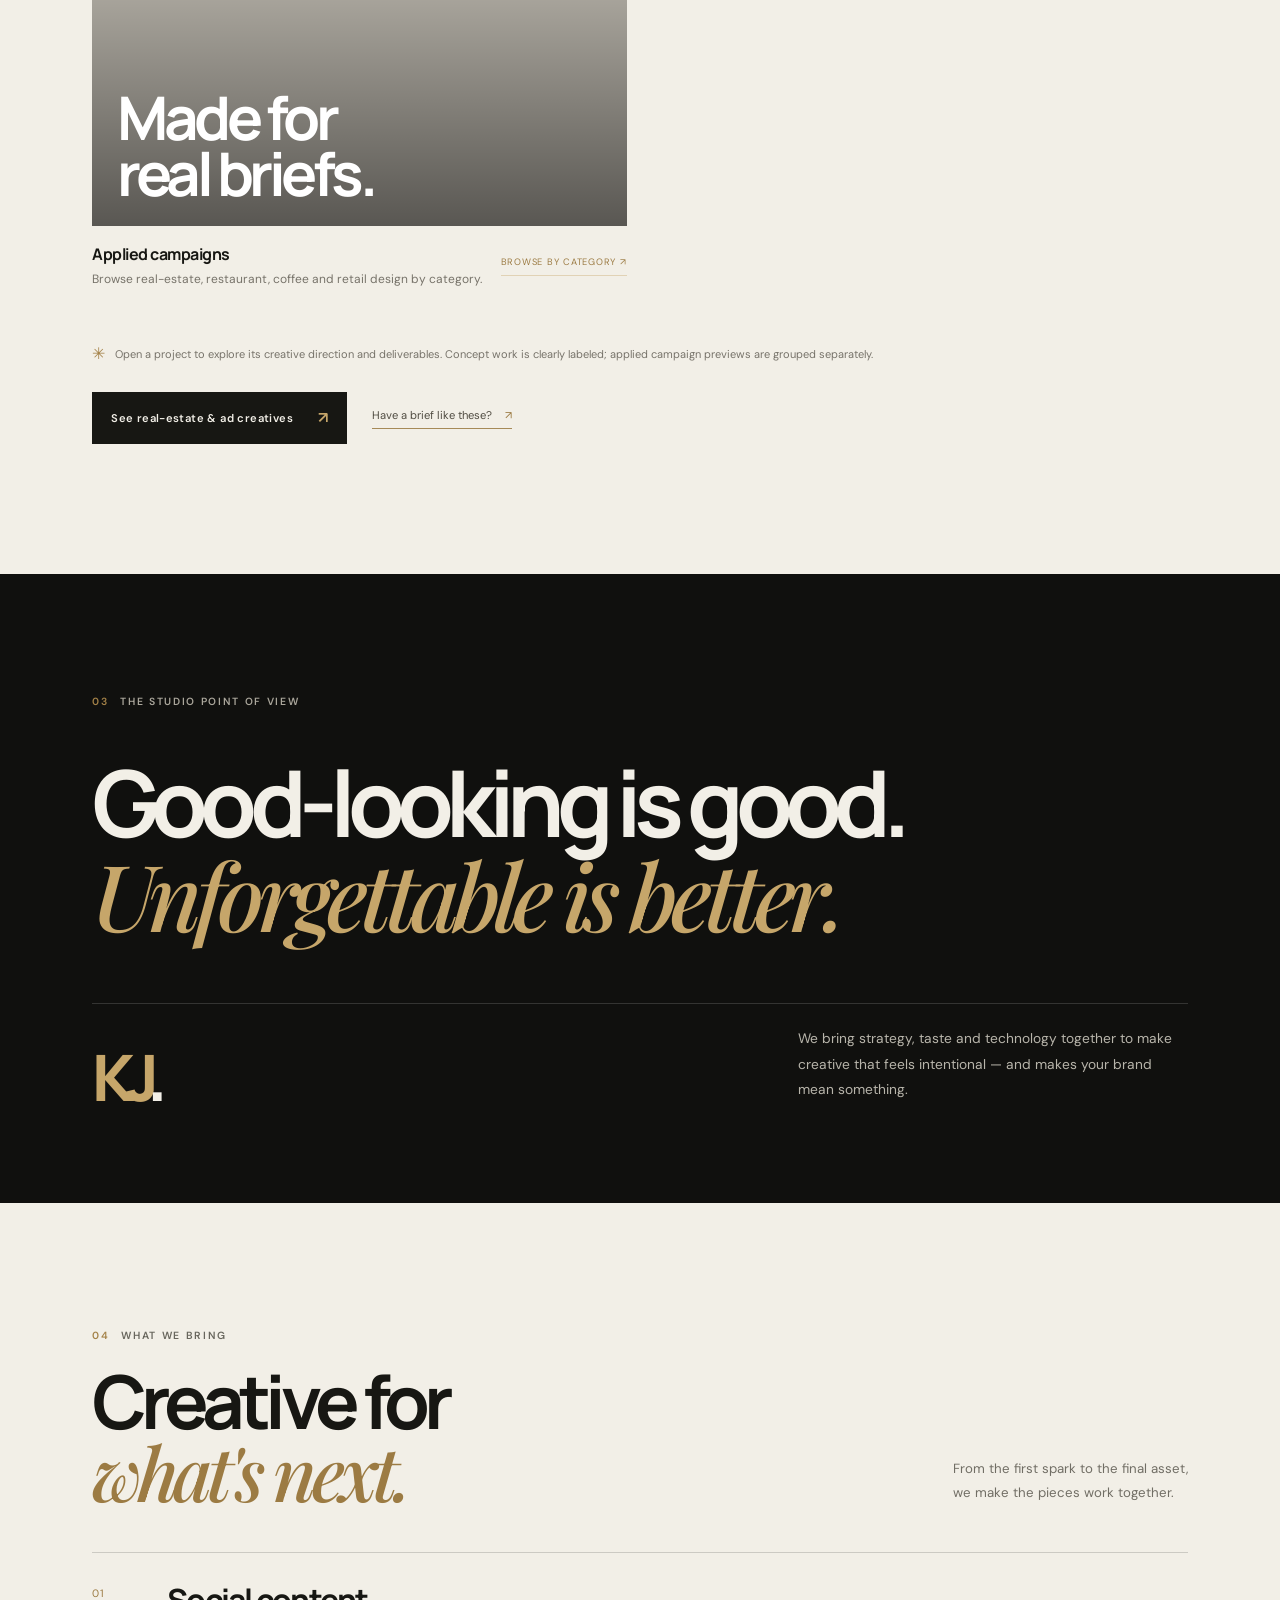
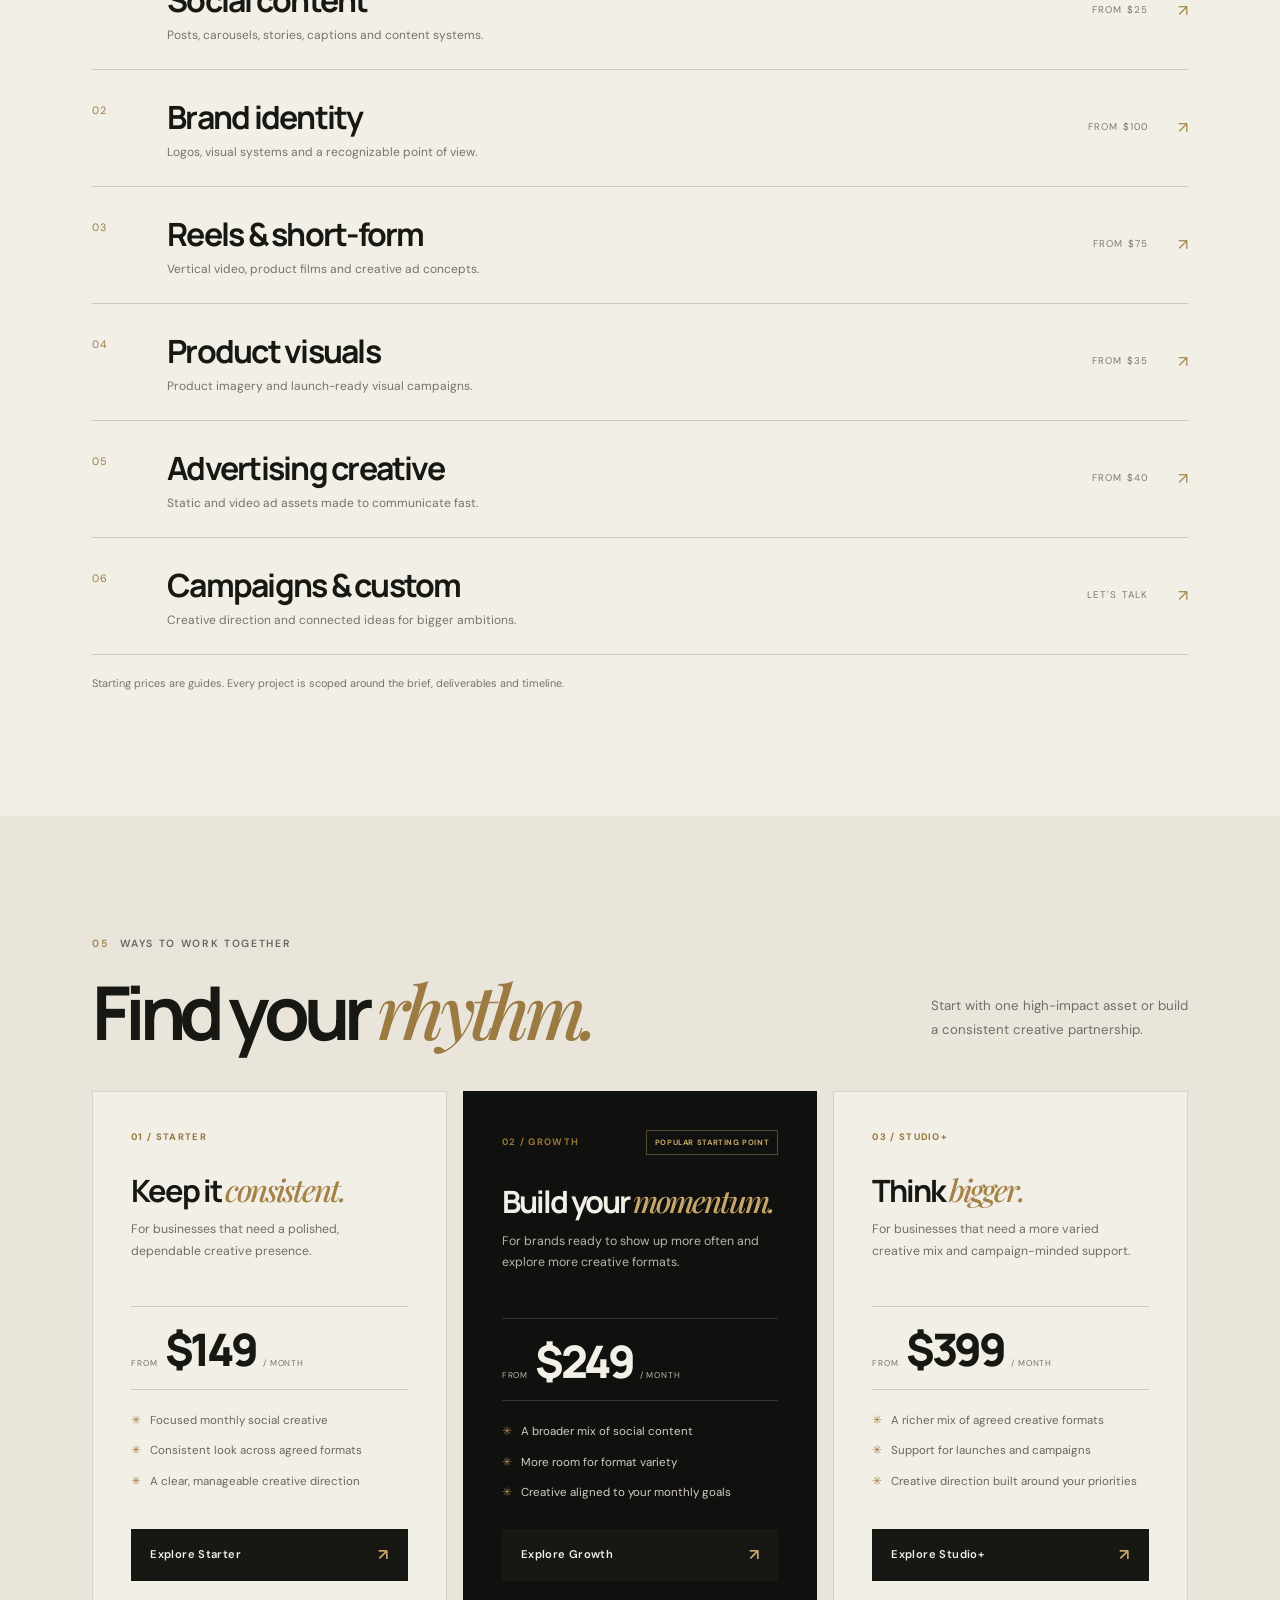
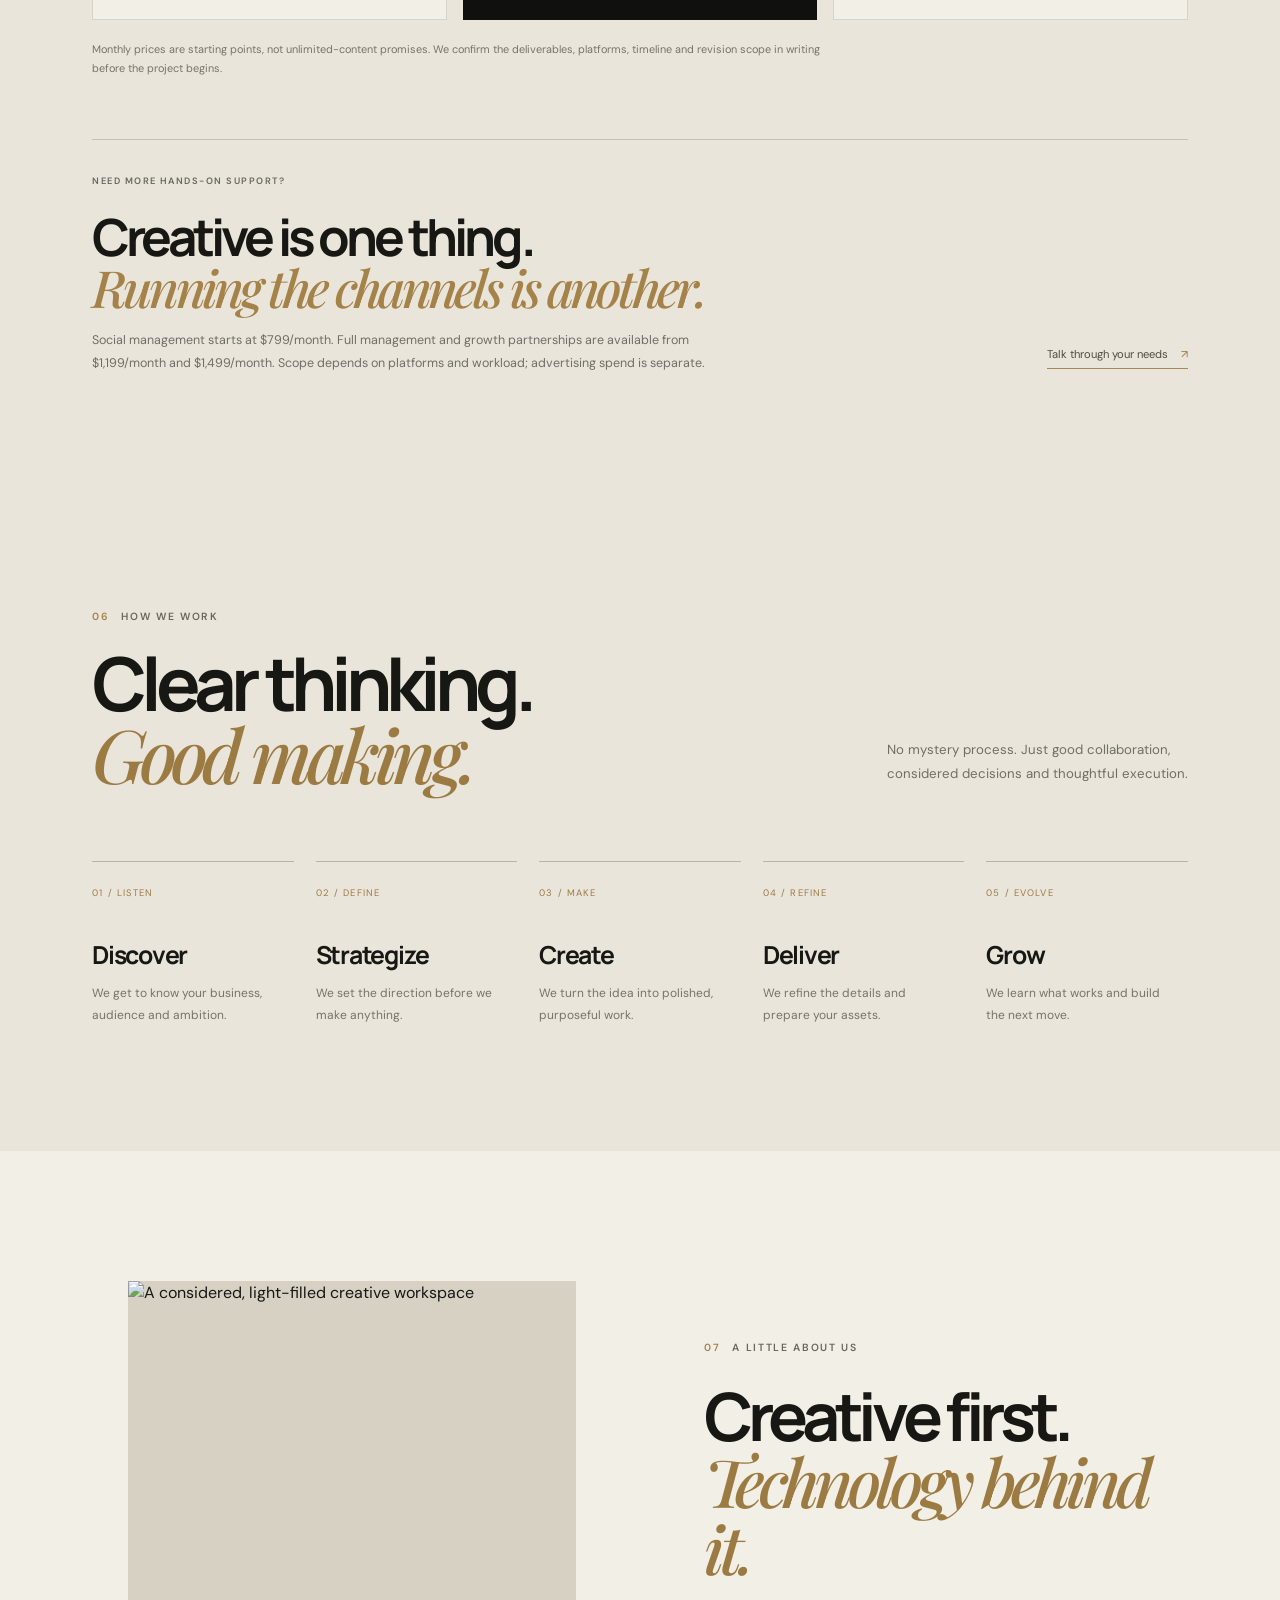
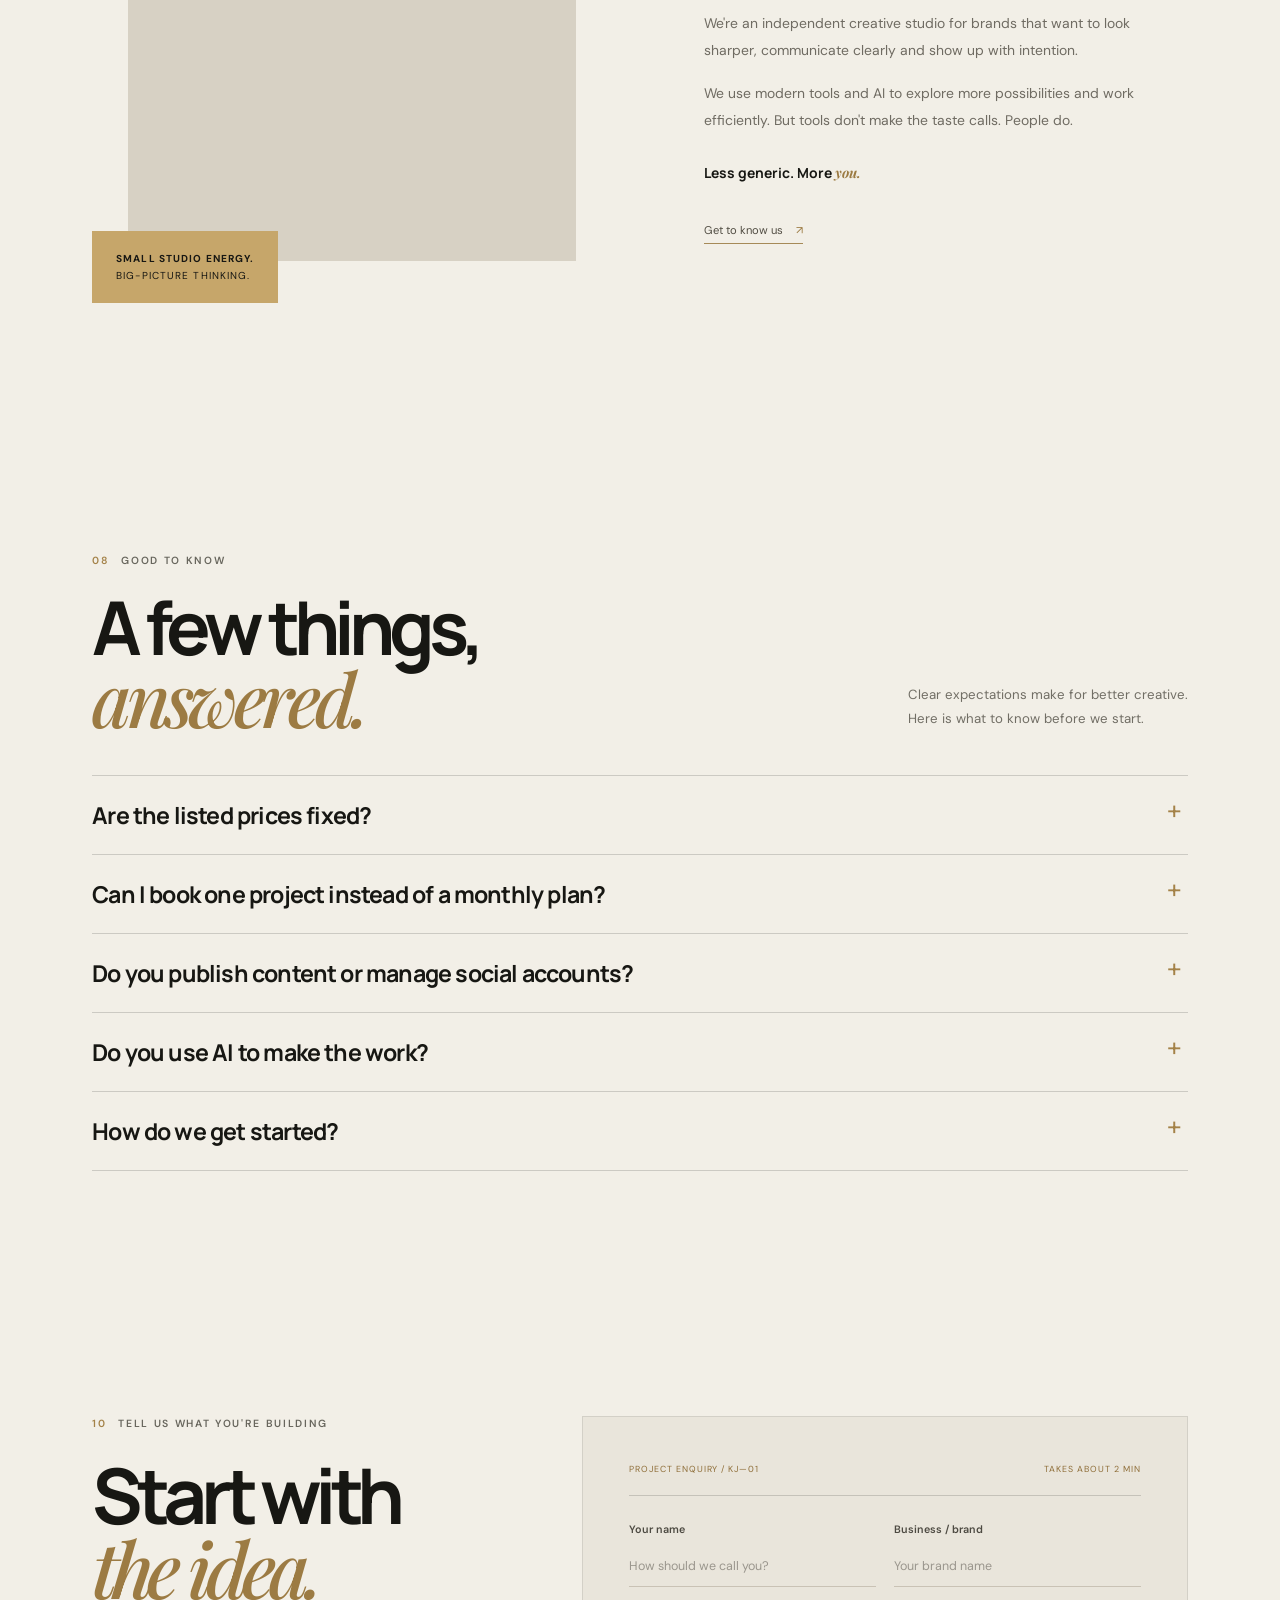
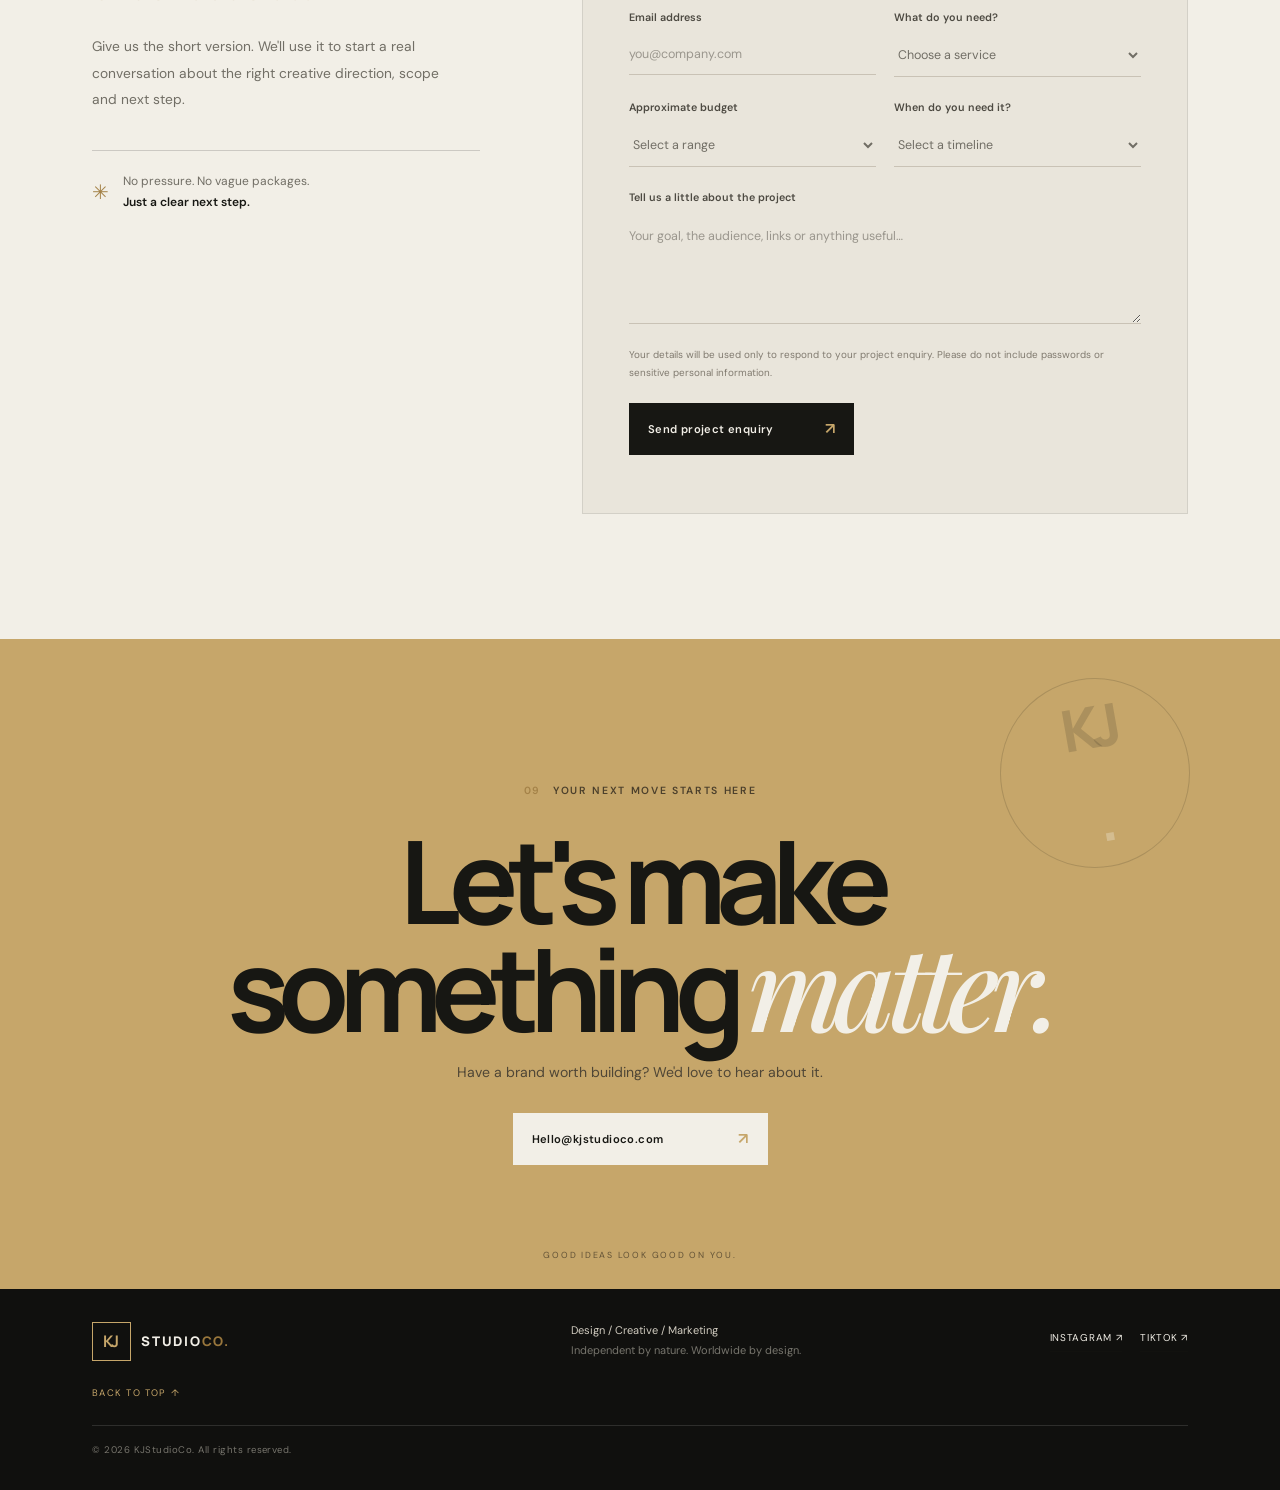
==== commit 933652af: "Fix portfolio grid and organize applied work entry" ====
--- a/index.html
+++ b/index.html
@@ -53,25 +53,24 @@
       <div class="section-heading reveal"><div><p class="eyebrow"><span>02</span> A FEEL FOR THE STUDIO</p><h2>Selected <em>directions.</em></h2></div><p>Every brand has a different story to tell.<br>Here's how we like to make it feel.</p></div>
       <div class="work-grid">
         <article class="project project-large reveal">
-          <a class="project-visual visual-fashion" href="work/restaurant-campaign.html" aria-label="View restaurant campaign concept case study"><img src="https://images.unsplash.com/photo-1513104890138-7c749659a591?auto=format&fit=crop&w=1200&q=85" alt="Restaurant food campaign concept" loading="lazy"><span class="visual-tag">CONCEPT / 01</span><span class="visual-arrow">↗</span><div class="visual-title">Make them<br>crave.</div></a>
+          <a class="project-visual visual-fashion" href="work/restaurant-campaign.html" aria-label="View restaurant campaign concept case study"><img src="https://images.unsplash.com/photo-1513104890138-7c749659a591?auto=format&fit=crop&w=1200&q=85" alt="Restaurant campaign concept" loading="lazy"><span class="visual-tag">CONCEPT / 01</span><span class="visual-arrow">↗</span><div class="visual-title">Make them<br>crave.</div></a>
           <div class="project-meta"><div><h3>Restaurant campaign</h3><p>A bold campaign direction inspired by local food culture.</p></div><a class="case-study-link" href="work/restaurant-campaign.html">VIEW CASE STUDY ↗</a></div>
         </article>
         <article class="project project-offset reveal">
-          <a class="project-visual visual-product" href="work/product-campaign.html" aria-label="View product campaign concept case study"><img src="https://images.unsplash.com/photo-1541643600914-78b084683601?auto=format&fit=crop&w=1000&q=85" alt="Premium fragrance bottle product photography" loading="lazy"><span class="visual-tag">CONCEPT / 02</span><span class="visual-arrow">↗</span><div class="visual-title">Details make<br>the difference.</div></a>
+          <a class="project-visual visual-product" href="work/product-campaign.html" aria-label="View product campaign concept case study"><img src="https://images.unsplash.com/photo-1541643600914-78b084683601?auto=format&fit=crop&w=1000&q=85" alt="Premium fragrance product campaign concept" loading="lazy"><span class="visual-tag">CONCEPT / 02</span><span class="visual-arrow">↗</span><div class="visual-title">Details make<br>the difference.</div></a>
           <div class="project-meta"><div><h3>Product visuals</h3><p>Make the product feel as good as it looks.</p></div><a class="case-study-link" href="work/product-campaign.html">VIEW CASE STUDY ↗</a></div>
         </article>
         <article class="project reveal">
-          <a class="project-visual visual-social" href="work/social-content.html" aria-label="View social content concept case study"><img src="https://images.unsplash.com/photo-1558655146-d09347e92766?auto=format&fit=crop&w=1000&q=85" alt="Colorful graphic design and printed creative materials" loading="lazy"><span class="visual-tag">CONCEPT / 03</span><span class="visual-arrow">↗</span><div class="visual-title">Built for<br>the scroll.</div></a>
+          <a class="project-visual visual-social" href="work/social-content.html" aria-label="View social content concept case study"><img src="https://images.unsplash.com/photo-1558655146-d09347e92766?auto=format&fit=crop&w=1000&q=85" alt="Graphic design and social creative concept" loading="lazy"><span class="visual-tag">CONCEPT / 03</span><span class="visual-arrow">↗</span><div class="visual-title">Built for<br>the scroll.</div></a>
           <div class="project-meta"><div><h3>Social creative</h3><p>Content with a point of view, not just a posting schedule.</p></div><a class="case-study-link" href="work/social-content.html">VIEW CASE STUDY ↗</a></div>
         </article>
         <article class="project project-offset-small reveal">
-          <a class="project-visual visual-motion" href="work/brand-identity.html" aria-label="View brand identity concept case study"><img src="https://images.unsplash.com/photo-1490312278390-ab64016e0aa9?auto=format&fit=crop&w=1000&q=85" alt="Minimal brand identity concept and packaging" loading="lazy"><span class="visual-tag">CONCEPT / 04</span><span class="visual-arrow">↗</span><div class="visual-title">Built to be<br>recognized.</div></a>
+          <a class="project-visual visual-motion" href="work/brand-identity.html" aria-label="View brand identity concept case study"><img src="https://images.unsplash.com/photo-1490312278390-ab64016e0aa9?auto=format&fit=crop&w=1000&q=85" alt="Minimal brand identity concept" loading="lazy"><span class="visual-tag">CONCEPT / 04</span><span class="visual-arrow">↗</span><div class="visual-title">Built to be<br>recognized.</div></a>
           <div class="project-meta"><div><h3>Brand identity</h3><p>A complete visual direction, from typography to touchpoints.</p></div><a class="case-study-link" href="work/brand-identity.html">VIEW CASE STUDY ↗</a></div>
         </article>
-      </div>
         <article class="project project-large reveal">
-          <a class="project-visual visual-motion" href="/work/applied-campaigns.html" aria-label="View applied campaigns including real estate listings, restaurant ads and product promotions"><img src="https://images.unsplash.com/photo-1558655146-d09347e92766?auto=format&fit=crop&w=1200&q=85" alt="Graphic design campaign materials" loading="lazy"><span class="visual-tag">APPLIED WORK / 05</span><span class="visual-arrow">↗</span><div class="visual-title">Made for<br>real briefs.</div></a>
-          <div class="project-meta"><div><h3>Applied campaigns</h3><p>Property listings, food promotions and product advertising.</p></div><a class="case-study-link" href="/work/applied-campaigns.html">EXPLORE CAMPAIGNS ↗</a></div>
+          <a class="project-visual visual-motion" href="work/applied-campaigns.html" aria-label="Explore applied campaign categories"><img src="https://images.unsplash.com/photo-1558655146-d09347e92766?auto=format&fit=crop&w=1200&q=85" alt="Campaign design and advertising concepts" loading="lazy"><span class="visual-tag">APPLIED WORK / 05</span><span class="visual-arrow">↗</span><div class="visual-title">Made for<br>real briefs.</div></a>
+          <div class="project-meta"><div><h3>Applied campaigns</h3><p>Browse real-estate, restaurant, coffee and retail design by category.</p></div><a class="case-study-link" href="work/applied-campaigns.html">BROWSE BY CATEGORY ↗</a></div>
         </article>
       </div>
       <p class="portfolio-note"><span>✳</span> Open a project to explore its creative direction and deliverables. Concept work is clearly labeled; applied campaign previews are grouped separately.</p>
--- a/styles.css
+++ b/styles.css
@@ -184,3 +184,10 @@
 .form-status{font-size:.72rem;color:#716e65;margin-top:12px;line-height:1.7}
 @media(max-width:800px){.inquiry-section{grid-template-columns:1fr;gap:35px;padding-top:82px;padding-bottom:88px}.inquiry-intro{position:static}.inquiry-intro h2{font-size:clamp(3.3rem,12vw,5rem)}}
 @media(max-width:480px){.inquiry-form{padding:22px 18px}.form-grid{grid-template-columns:1fr;gap:18px}.form-full{grid-column:auto}.form-heading{font-size:.48rem}.form-submit{width:100%}}
+
+
+/* Portfolio CTA + reliable tap targets */
+.portfolio-action{display:flex;align-items:center;gap:25px;flex-wrap:wrap;margin-top:26px}
+.project-visual,.case-study-link{cursor:pointer}
+.project-visual:focus-visible,.case-study-link:focus-visible{outline:2px solid #a48248;outline-offset:5px}
+@media(max-width:700px){.portfolio-action{align-items:stretch;flex-direction:column;gap:16px}.portfolio-action .button{width:100%;justify-content:space-between}}
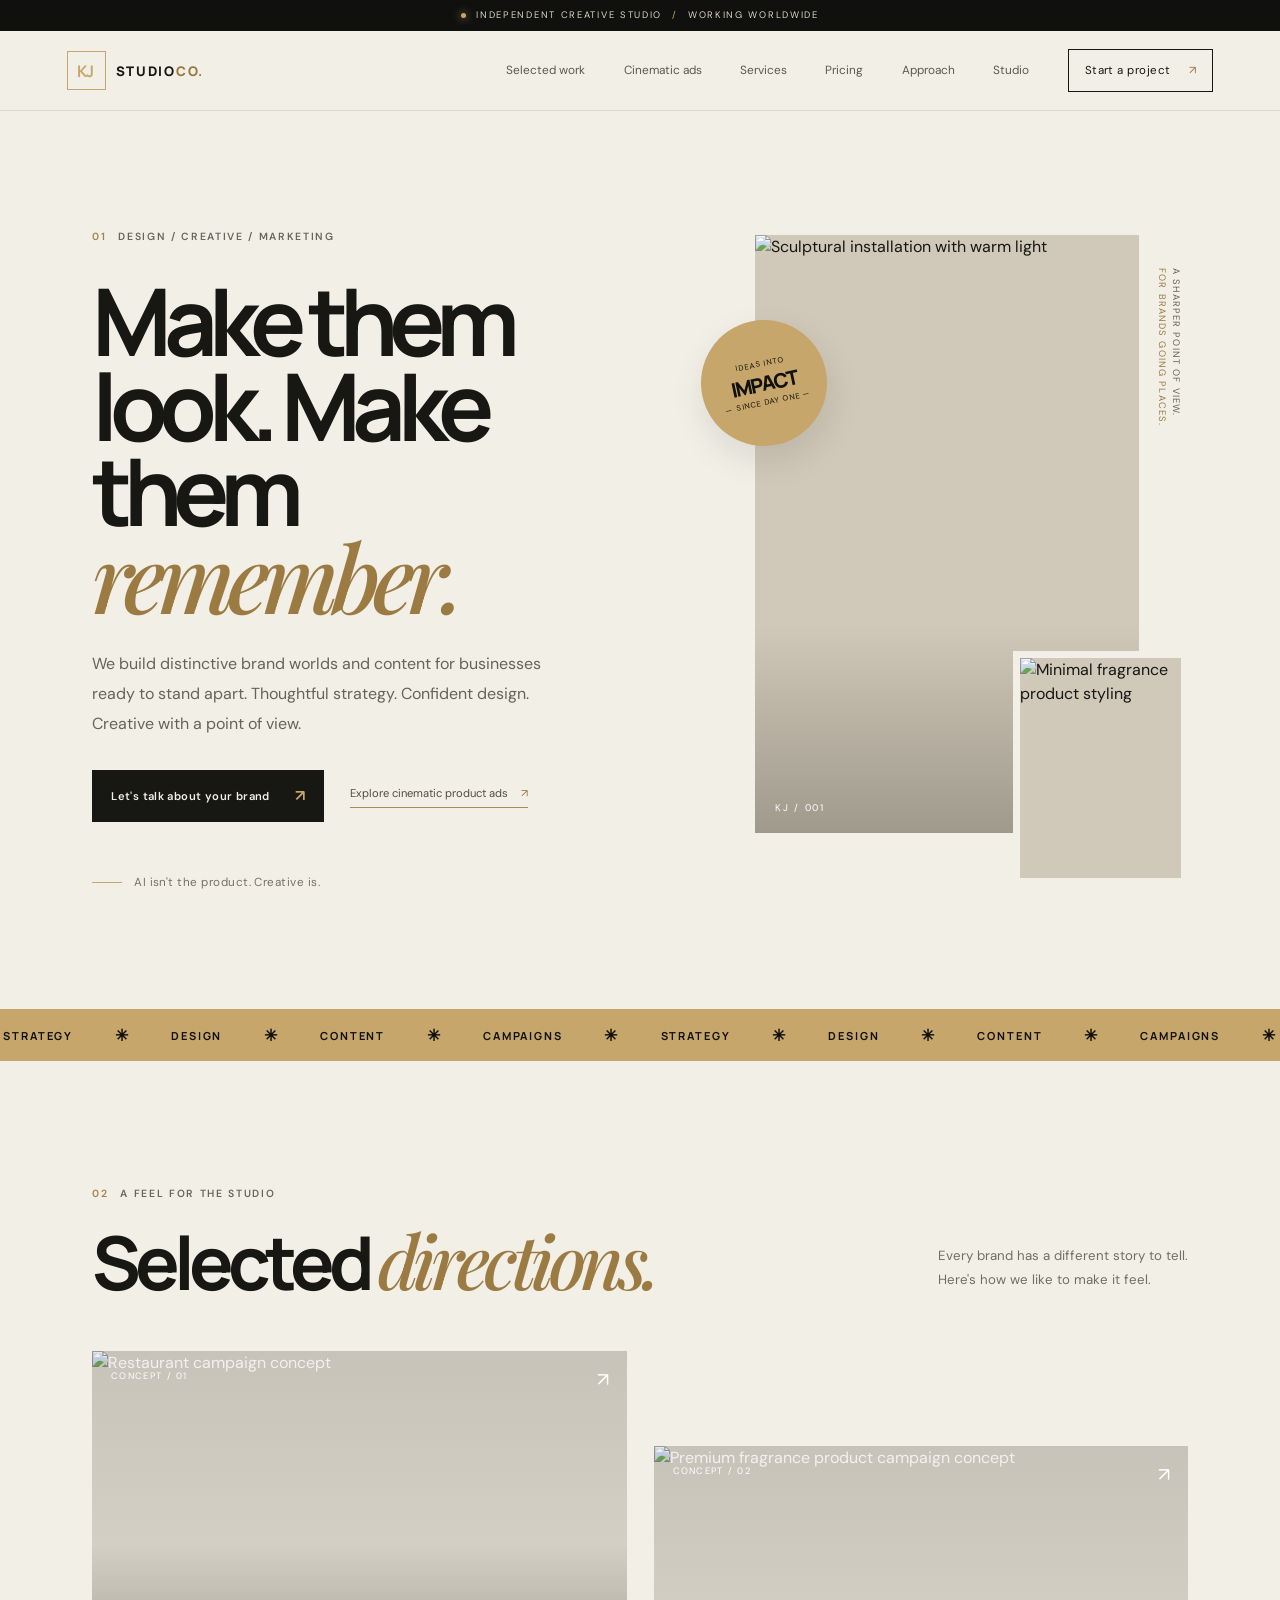
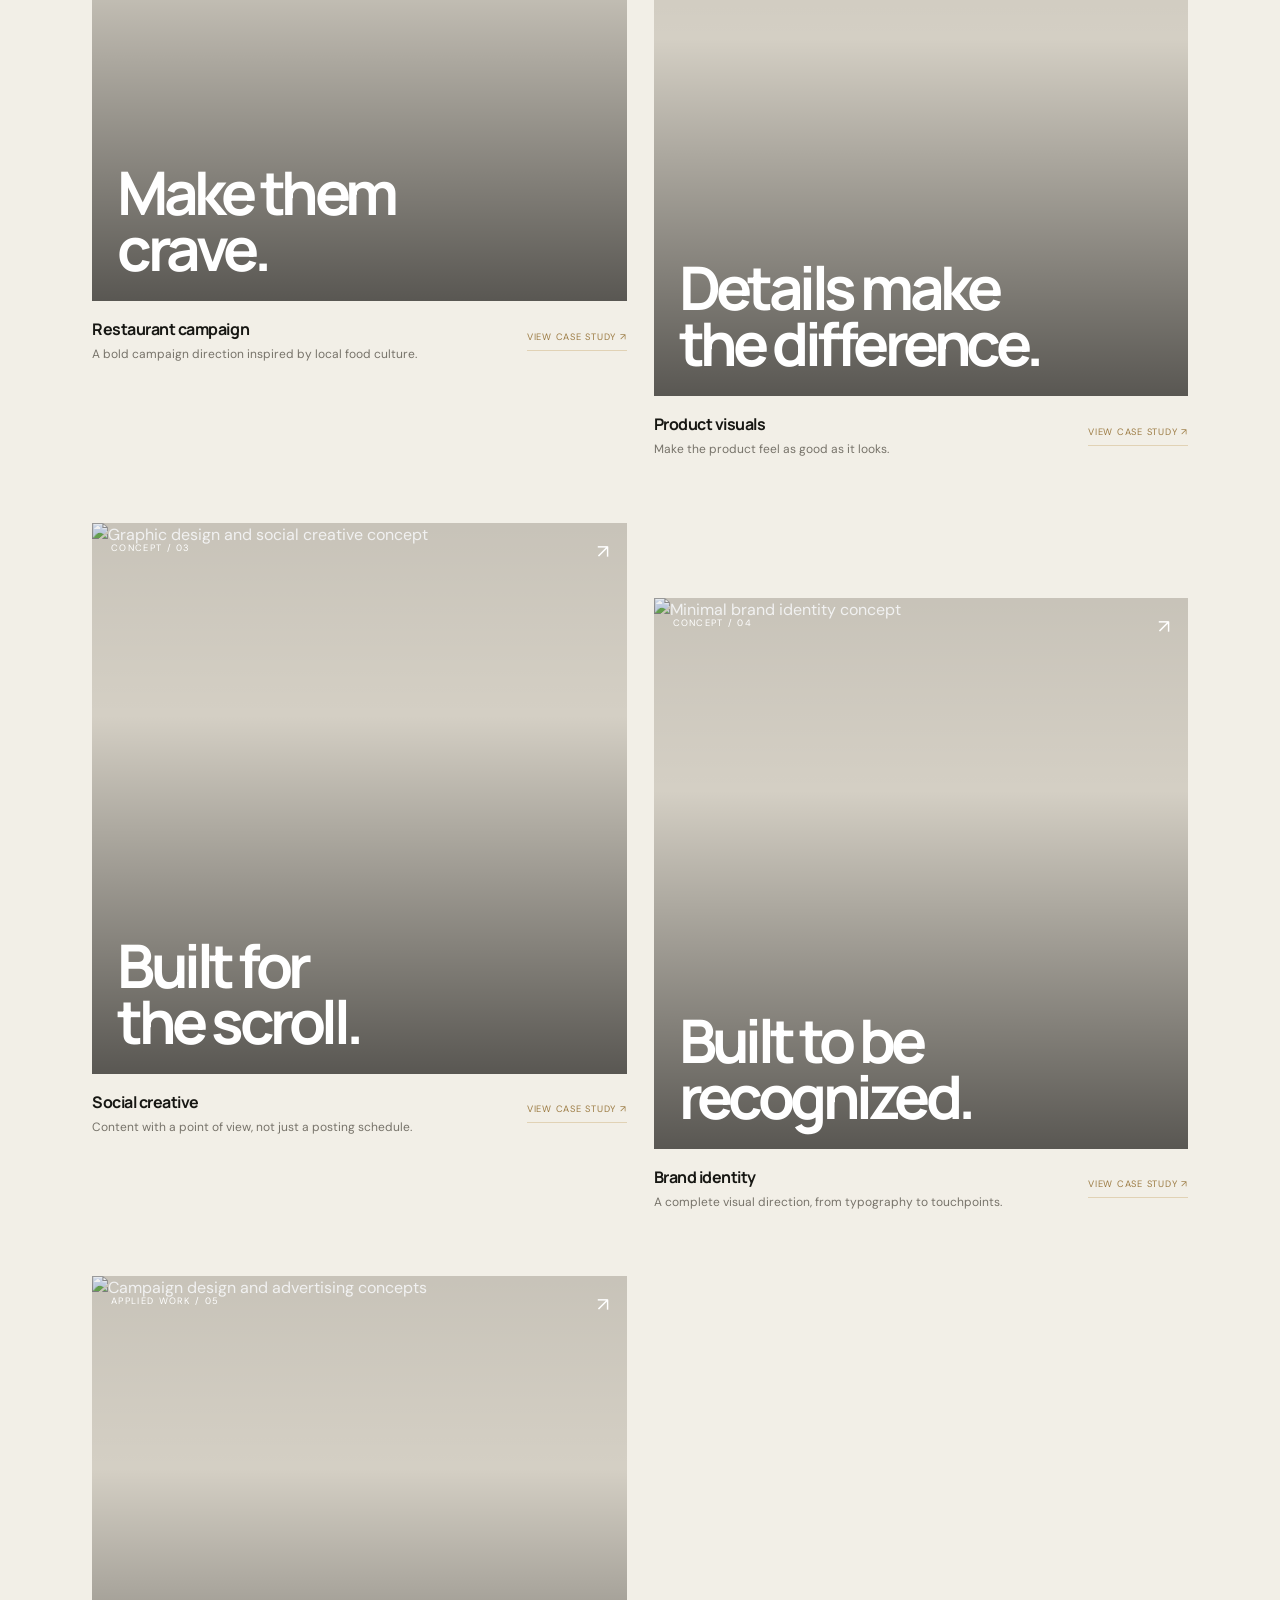
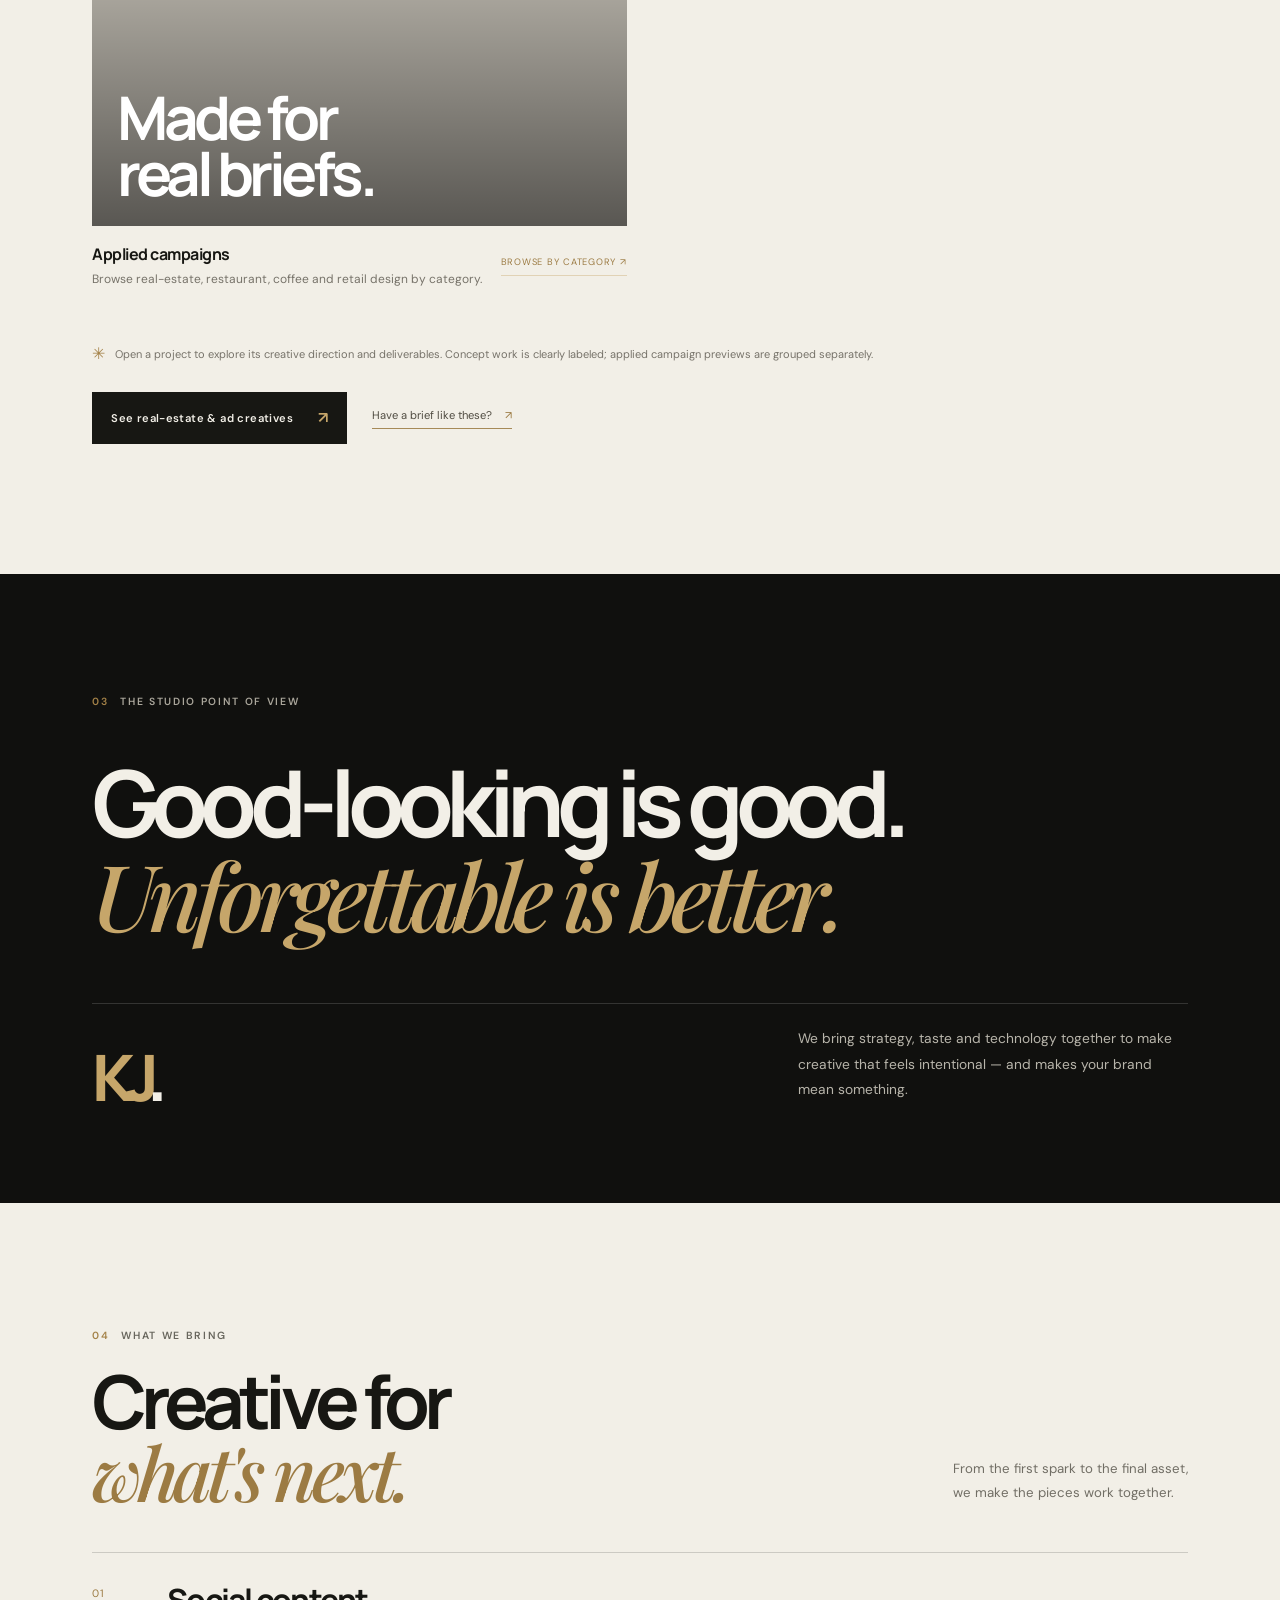
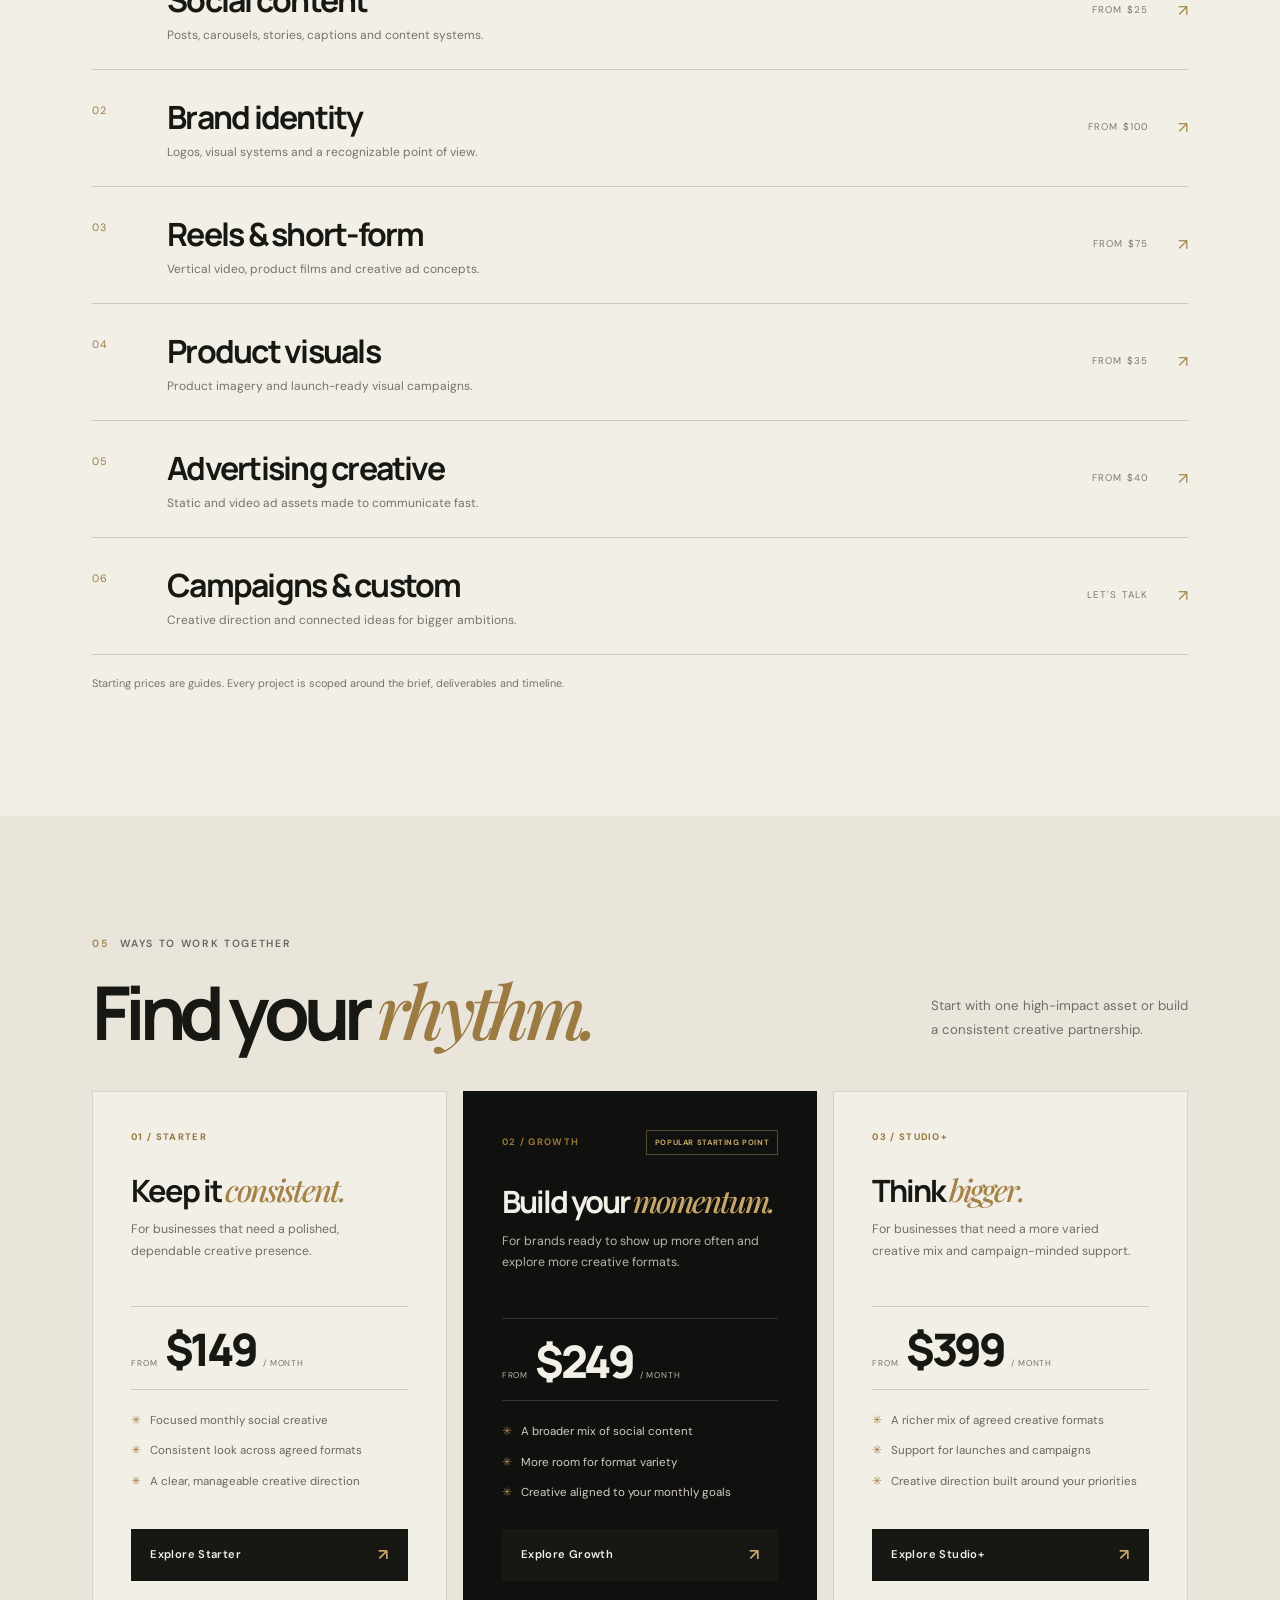
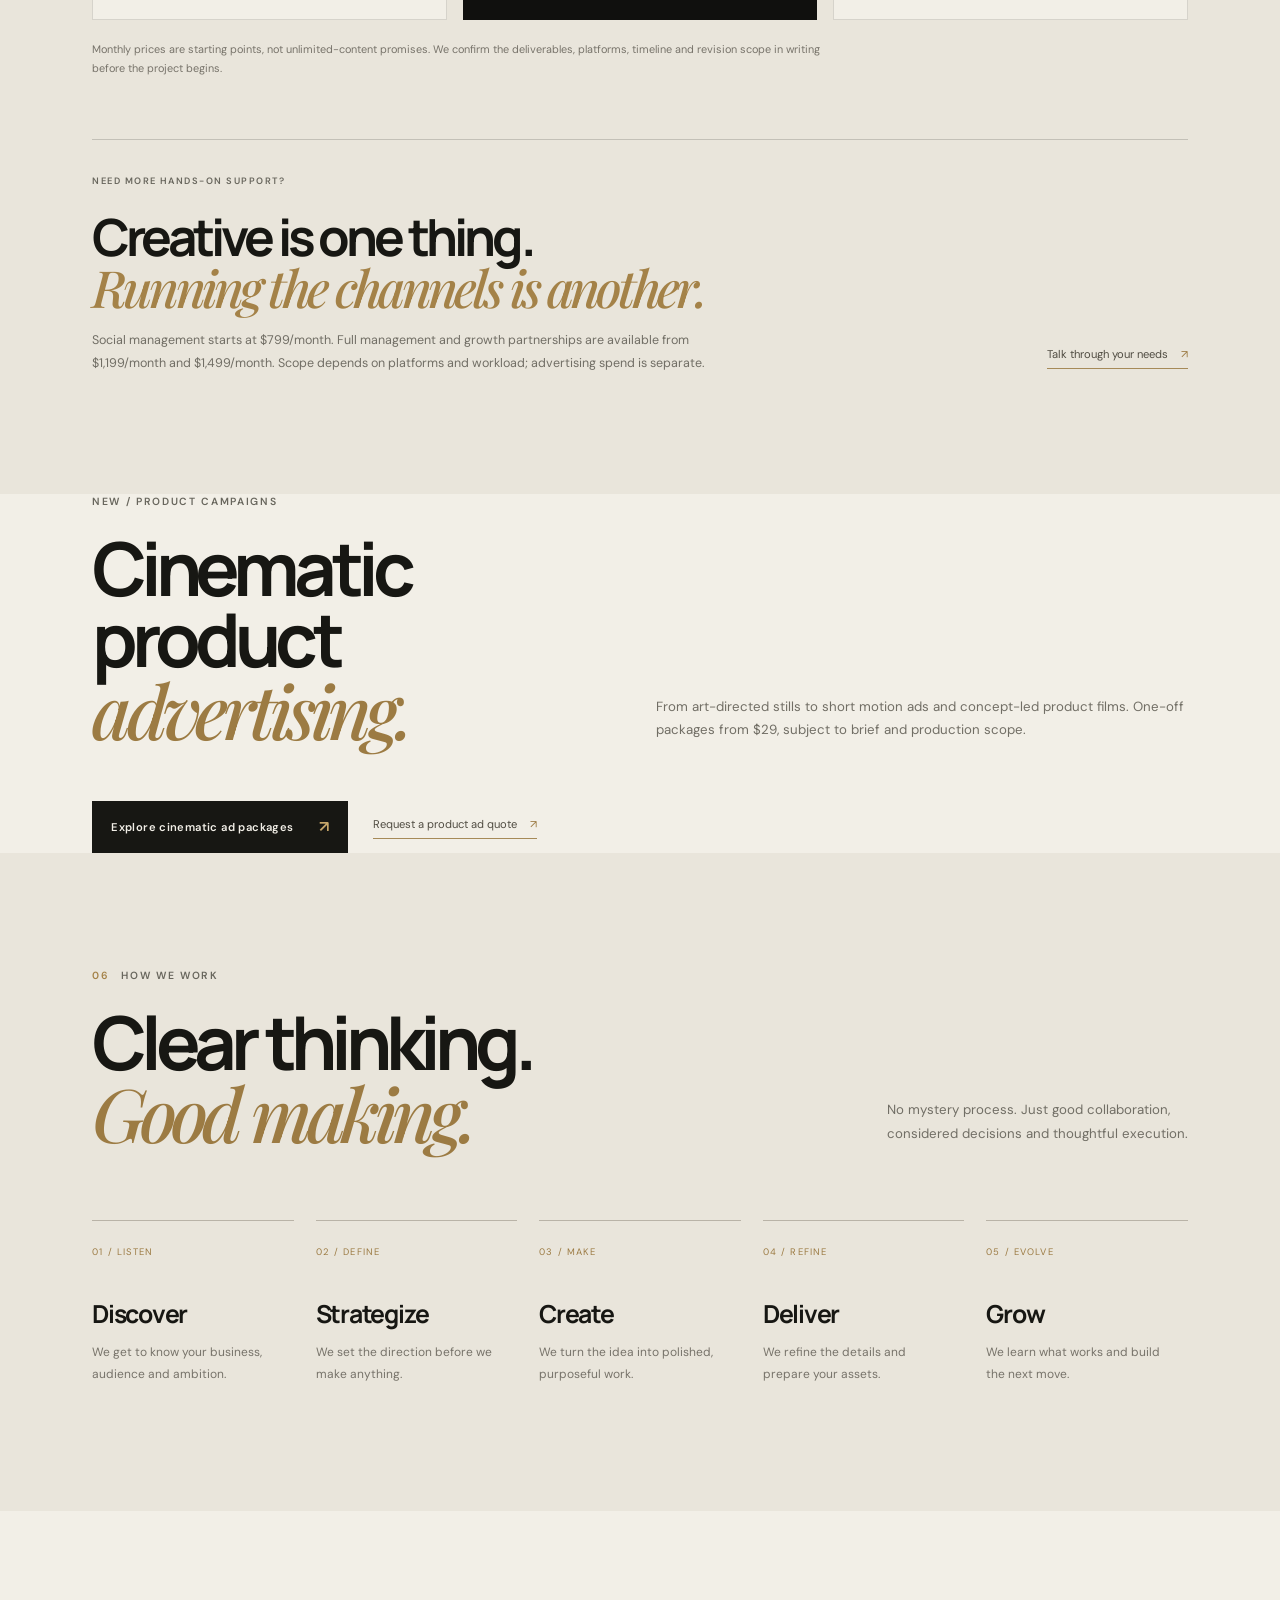
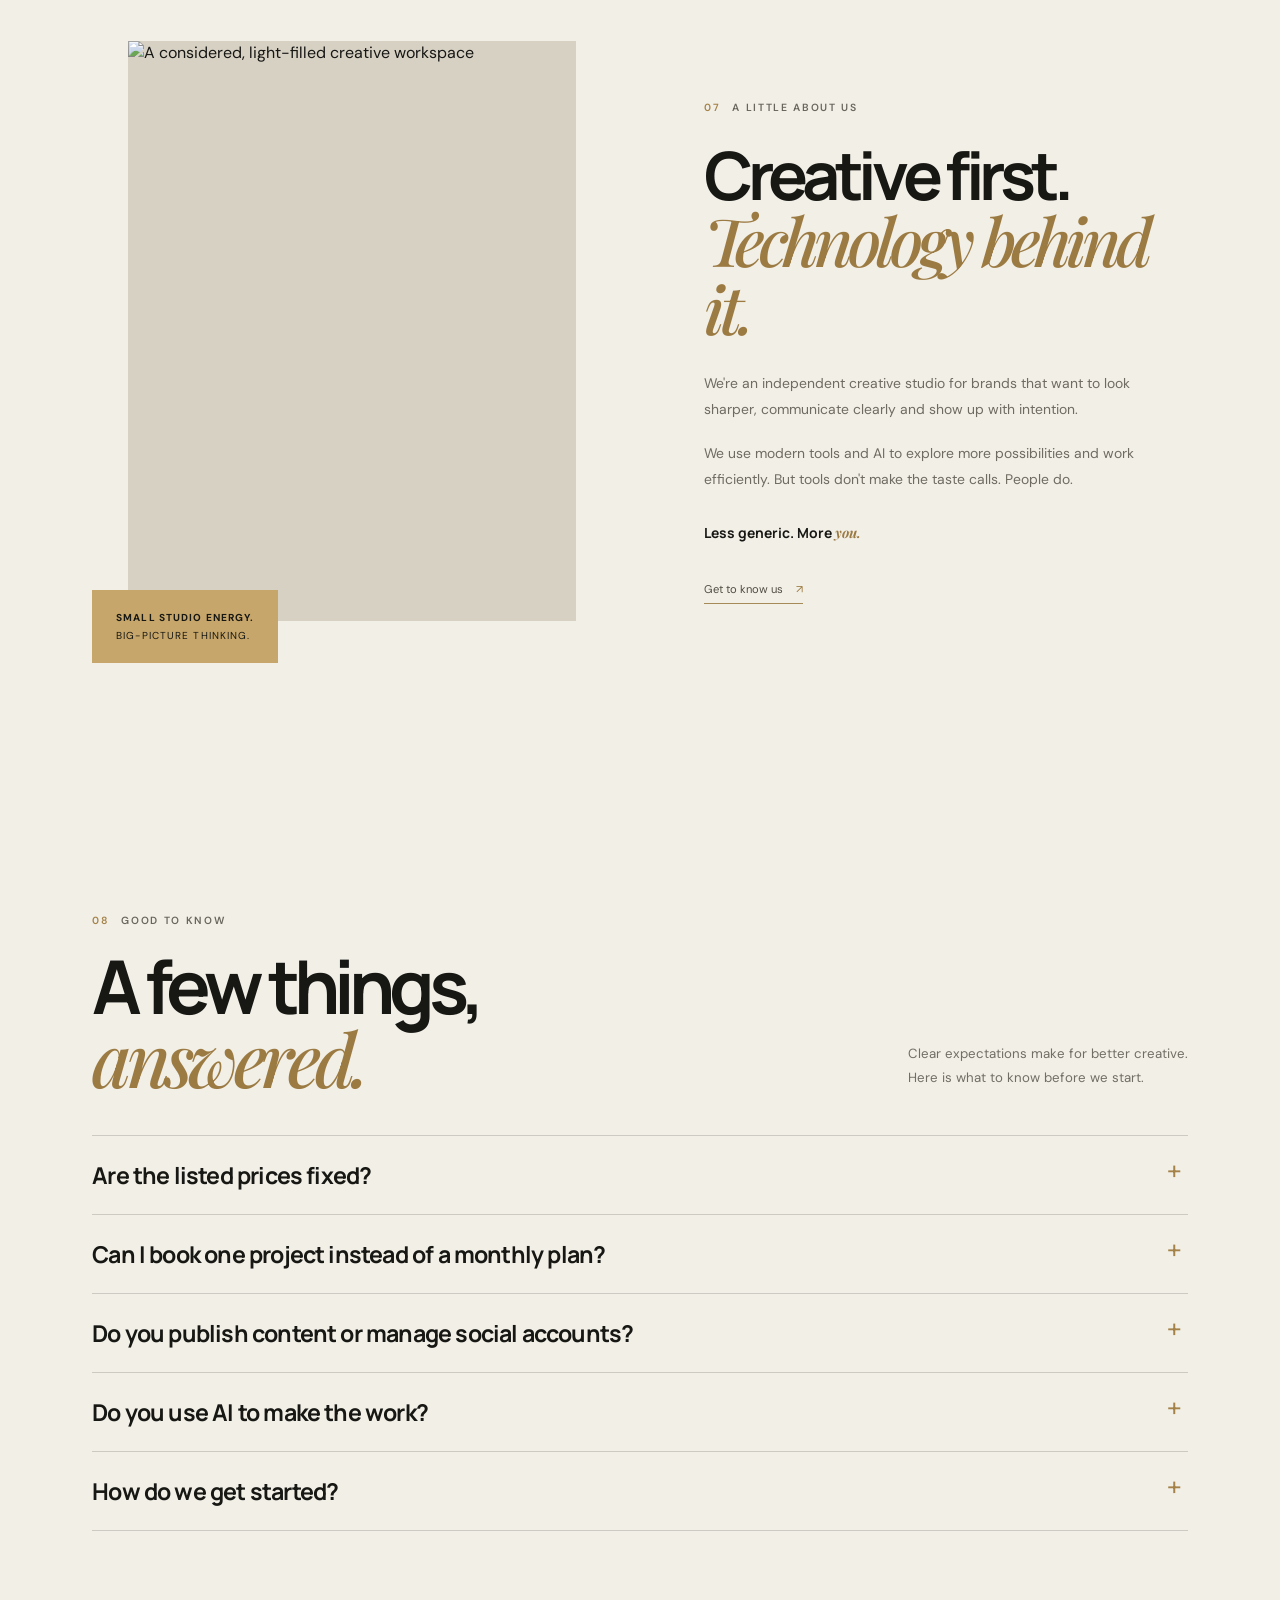
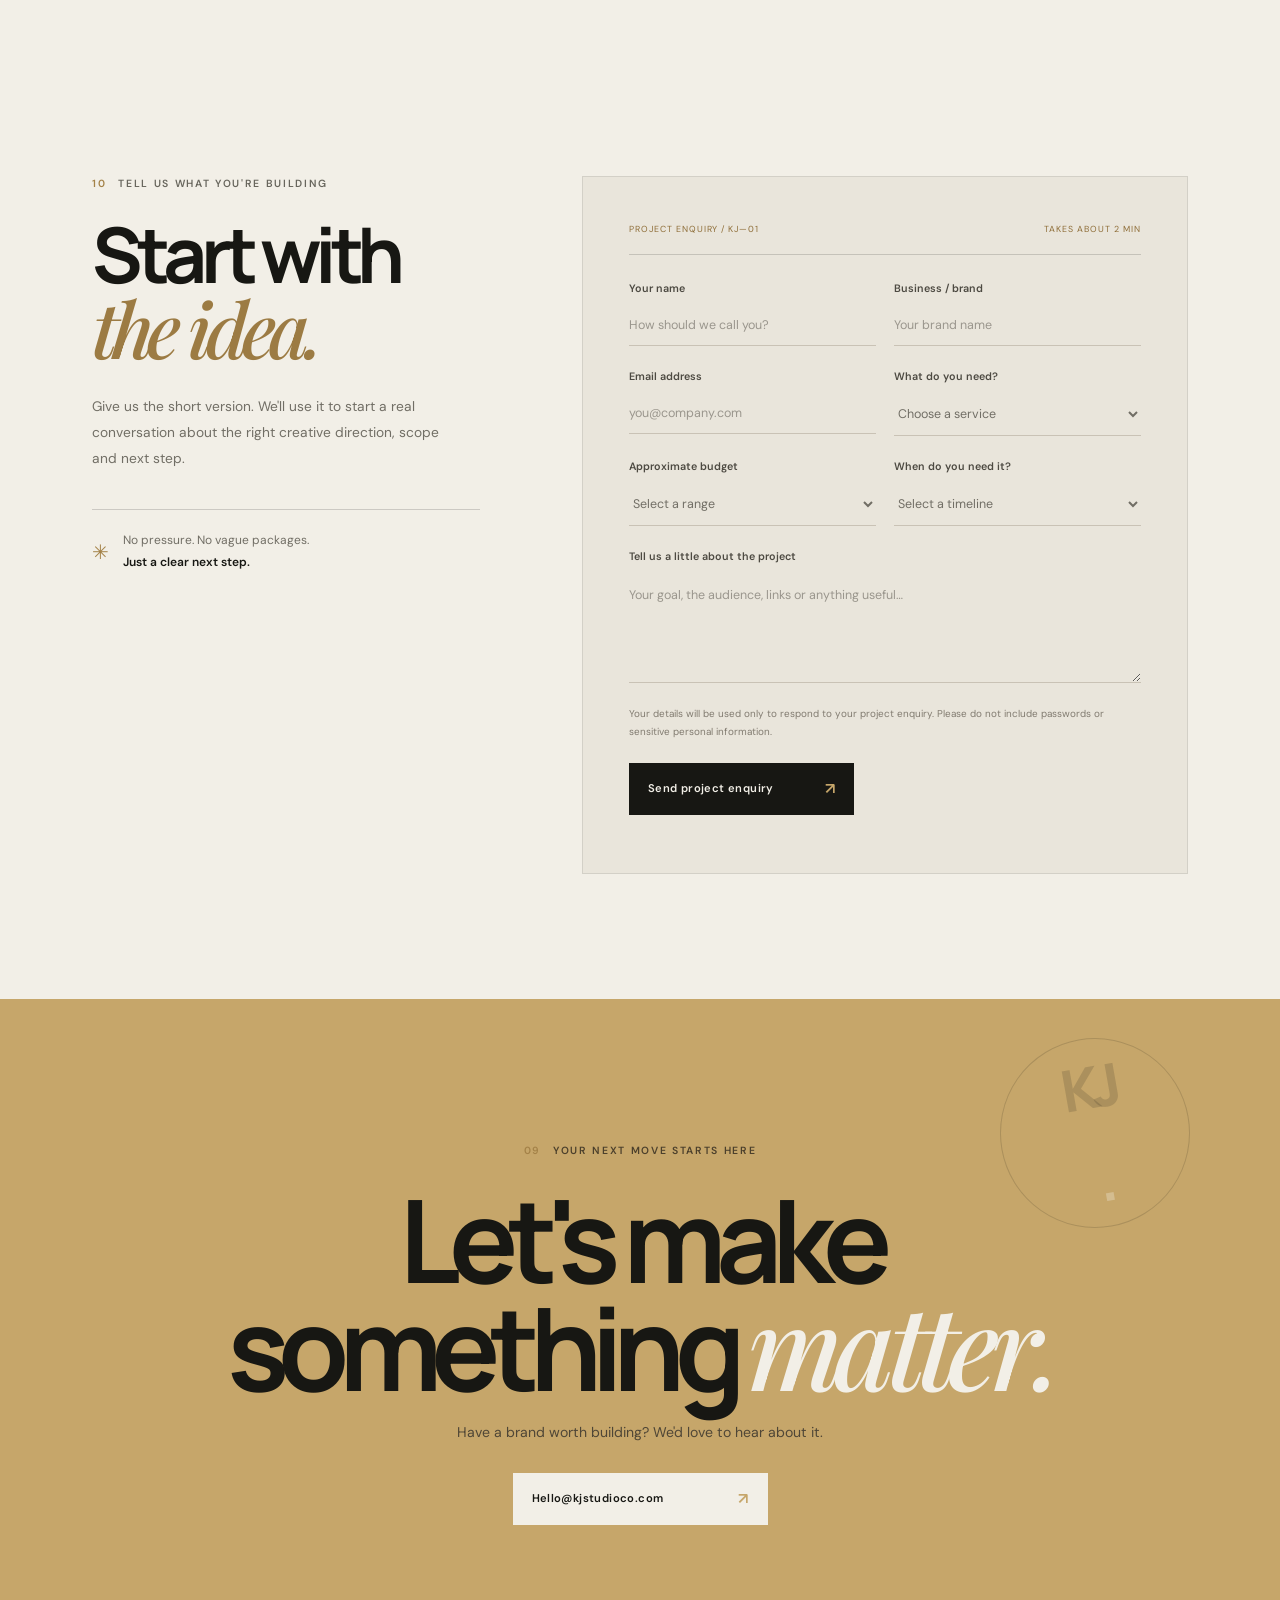
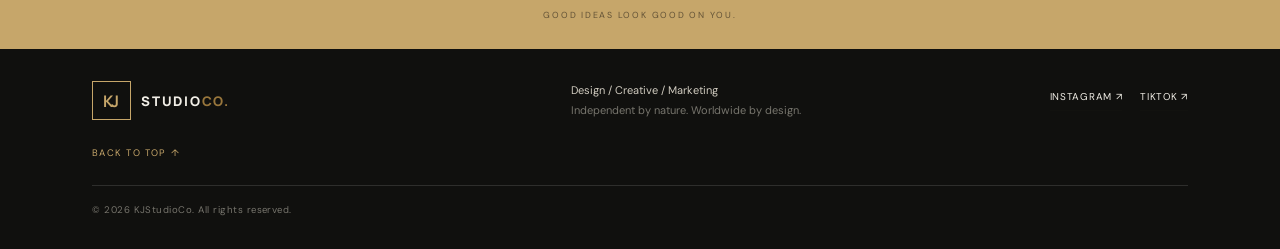
==== commit abbfd2eb: "Highlight cinematic ad offering and add enquiry choices" ====
--- a/index.html
+++ b/index.html
@@ -25,7 +25,7 @@
     <a class="wordmark" href="#top" aria-label="KJStudioCo home"><span class="mark">KJ</span><span class="wordmark-name">STUDIO<span>CO.</span></span></a>
     <button class="menu-toggle" aria-expanded="false" aria-controls="primary-nav" aria-label="Open navigation"><span></span><span></span></button>
     <nav id="primary-nav" class="primary-nav" aria-label="Main navigation">
-      <a href="#work">Selected work</a><a href="#services">Services</a><a href="#pricing">Pricing</a><a href="#approach">Approach</a><a href="#about">Studio</a>
+      <a href="#work">Selected work</a><a href="work/cinematic-commercials.html">Cinematic ads</a><a href="#services">Services</a><a href="#pricing">Pricing</a><a href="#approach">Approach</a><a href="#about">Studio</a>
       <a class="nav-cta" href="#contact">Start a project <span>↗</span></a>
     </nav>
   </header>
@@ -36,7 +36,7 @@
         <p class="eyebrow"><span>01</span> DESIGN / CREATIVE / MARKETING</p>
         <h1>Make them<br>look. Make them<br><em>remember.</em></h1>
         <p class="hero-description">We build distinctive brand worlds and content for businesses ready to stand apart. Thoughtful strategy. Confident design. Creative with a point of view.</p>
-        <div class="hero-buttons"><a class="button button-dark" href="mailto:Hello@kjstudioco.com?subject=Start%20a%20project">Let's talk about your brand <span>↗</span></a><a class="text-link" href="#work">Explore the work <span>↓</span></a></div>
+        <div class="hero-buttons"><a class="button button-dark" href="mailto:Hello@kjstudioco.com?subject=Start%20a%20project">Let's talk about your brand <span>↗</span></a><a class="text-link" href="work/cinematic-commercials.html">Explore cinematic product ads <span>↗</span></a></div>
         <div class="hero-footnote"><span class="gold-rule"></span> AI isn't the product. Creative is.</div>
       </div>
       <div class="hero-art reveal" aria-label="Creative studio visual collage">
@@ -132,6 +132,11 @@
       </div>
     </section>
 
+    <section class="section-wrap cin-promo" aria-labelledby="cin-promo-heading">
+      <div class="section-heading reveal"><div><p class="eyebrow">NEW / PRODUCT CAMPAIGNS</p><h2 id="cin-promo-heading">Cinematic product <em>advertising.</em></h2></div><p>From art-directed stills to short motion ads and concept-led product films. One-off packages from $29, subject to brief and production scope.</p></div>
+      <div class="portfolio-action"><a class="button button-dark" href="work/cinematic-commercials.html">Explore cinematic ad packages <span>↗</span></a><a class="text-link" href="#contact">Request a product ad quote <span>↗</span></a></div>
+    </section>
+
     <section id="approach" class="approach-section">
       <div class="section-wrap"><div class="section-heading reveal"><div><p class="eyebrow"><span>06</span> HOW WE WORK</p><h2>Clear thinking.<br><em>Good making.</em></h2></div><p>No mystery process. Just good collaboration,<br>considered decisions and thoughtful execution.</p></div>
         <div class="process-grid">
@@ -176,7 +181,7 @@
           <label>Your name<input name="name" autocomplete="name" required placeholder="How should we call you?"></label>
           <label>Business / brand<input name="business" autocomplete="organization" required placeholder="Your brand name"></label>
           <label>Email address<input name="email" type="email" autocomplete="email" required placeholder="you@company.com"></label>
-          <label>What do you need?<select name="service" required><option value="" disabled selected>Choose a service</option><option>Social content</option><option>Reels & short-form video</option><option>Product visuals</option><option>Brand identity</option><option>Advertising creative</option><option>Social media management</option><option>Not sure yet / custom</option></select></label>
+          <label>What do you need?<select name="service" required><option value="" disabled selected>Choose a service</option><option>Social content</option><option>Reels & short-form video</option><option>Product visuals</option><option>Brand identity</option><option>Advertising creative</option><option>Cinematic product ad — Starter ($29 starting)</option><option>Cinematic product ad — Motion ($99 starting)</option><option>Cinematic commercial — Signature ($499 preliminary)</option><option>Social media management</option><option>Not sure yet / custom</option></select></label>
           <label>Approximate budget<select name="budget" required><option value="" disabled selected>Select a range</option><option>Under $100</option><option>$100–$250</option><option>$250–$500</option><option>$500–$1,000</option><option>$1,000+</option><option>Need guidance</option></select></label>
           <label>When do you need it?<select name="timeline" required><option value="" disabled selected>Select a timeline</option><option>As soon as possible</option><option>Within 2 weeks</option><option>This month</option><option>Planning ahead</option></select></label>
           <label class="form-full">Tell us a little about the project<textarea name="message" rows="4" placeholder="Your goal, the audience, links or anything useful…"></textarea></label>
